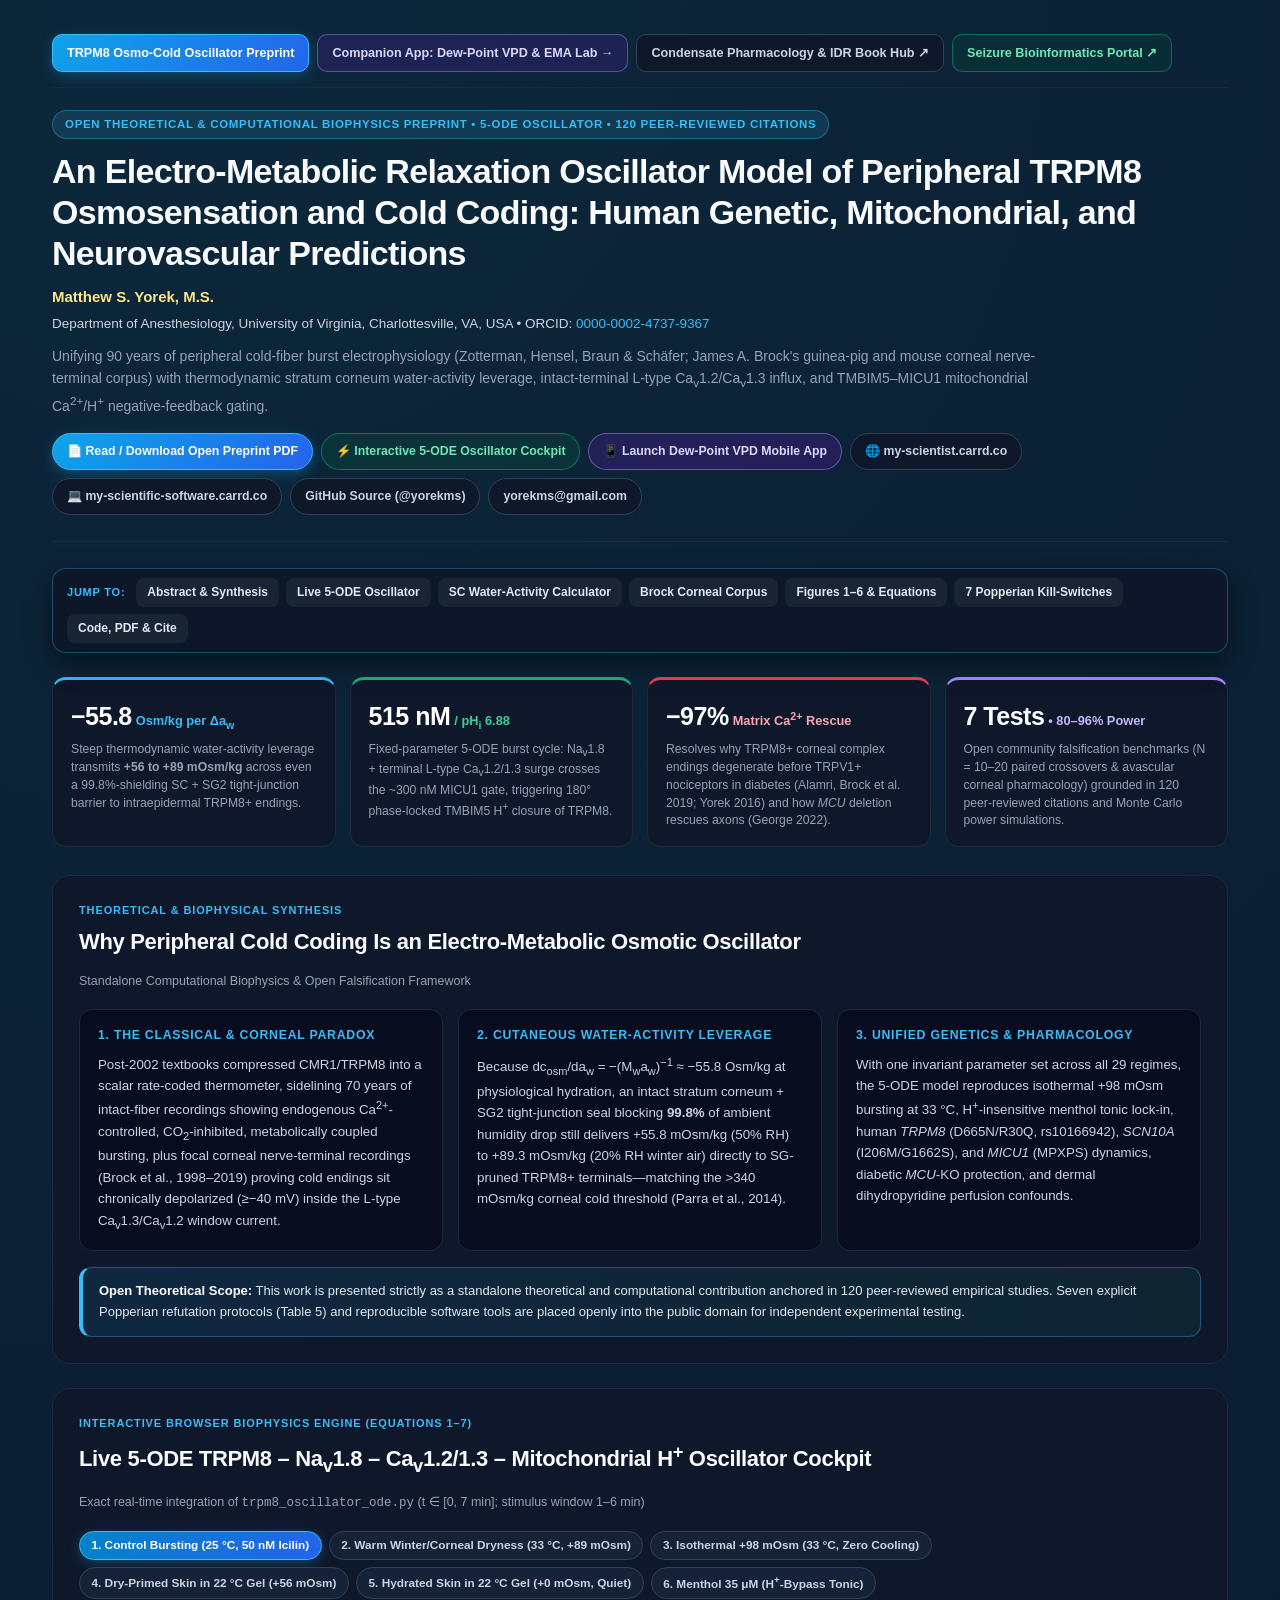
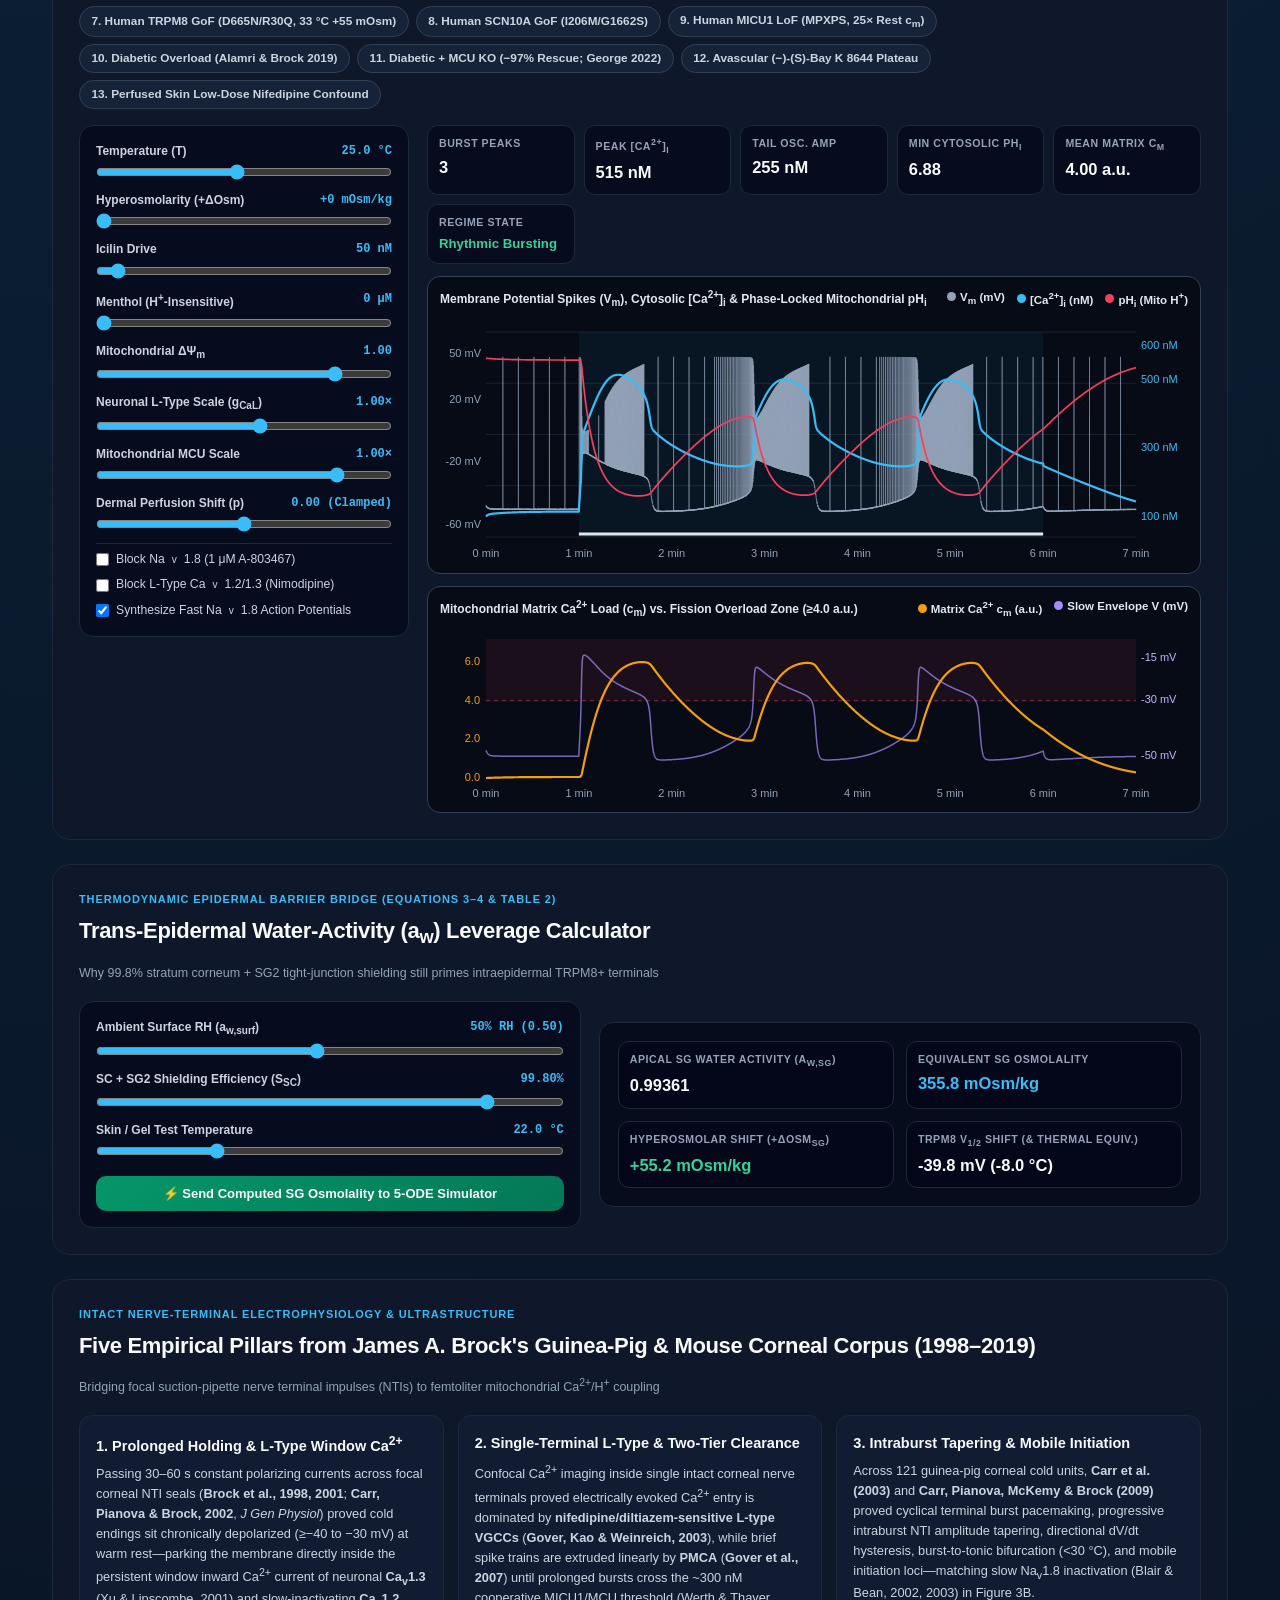
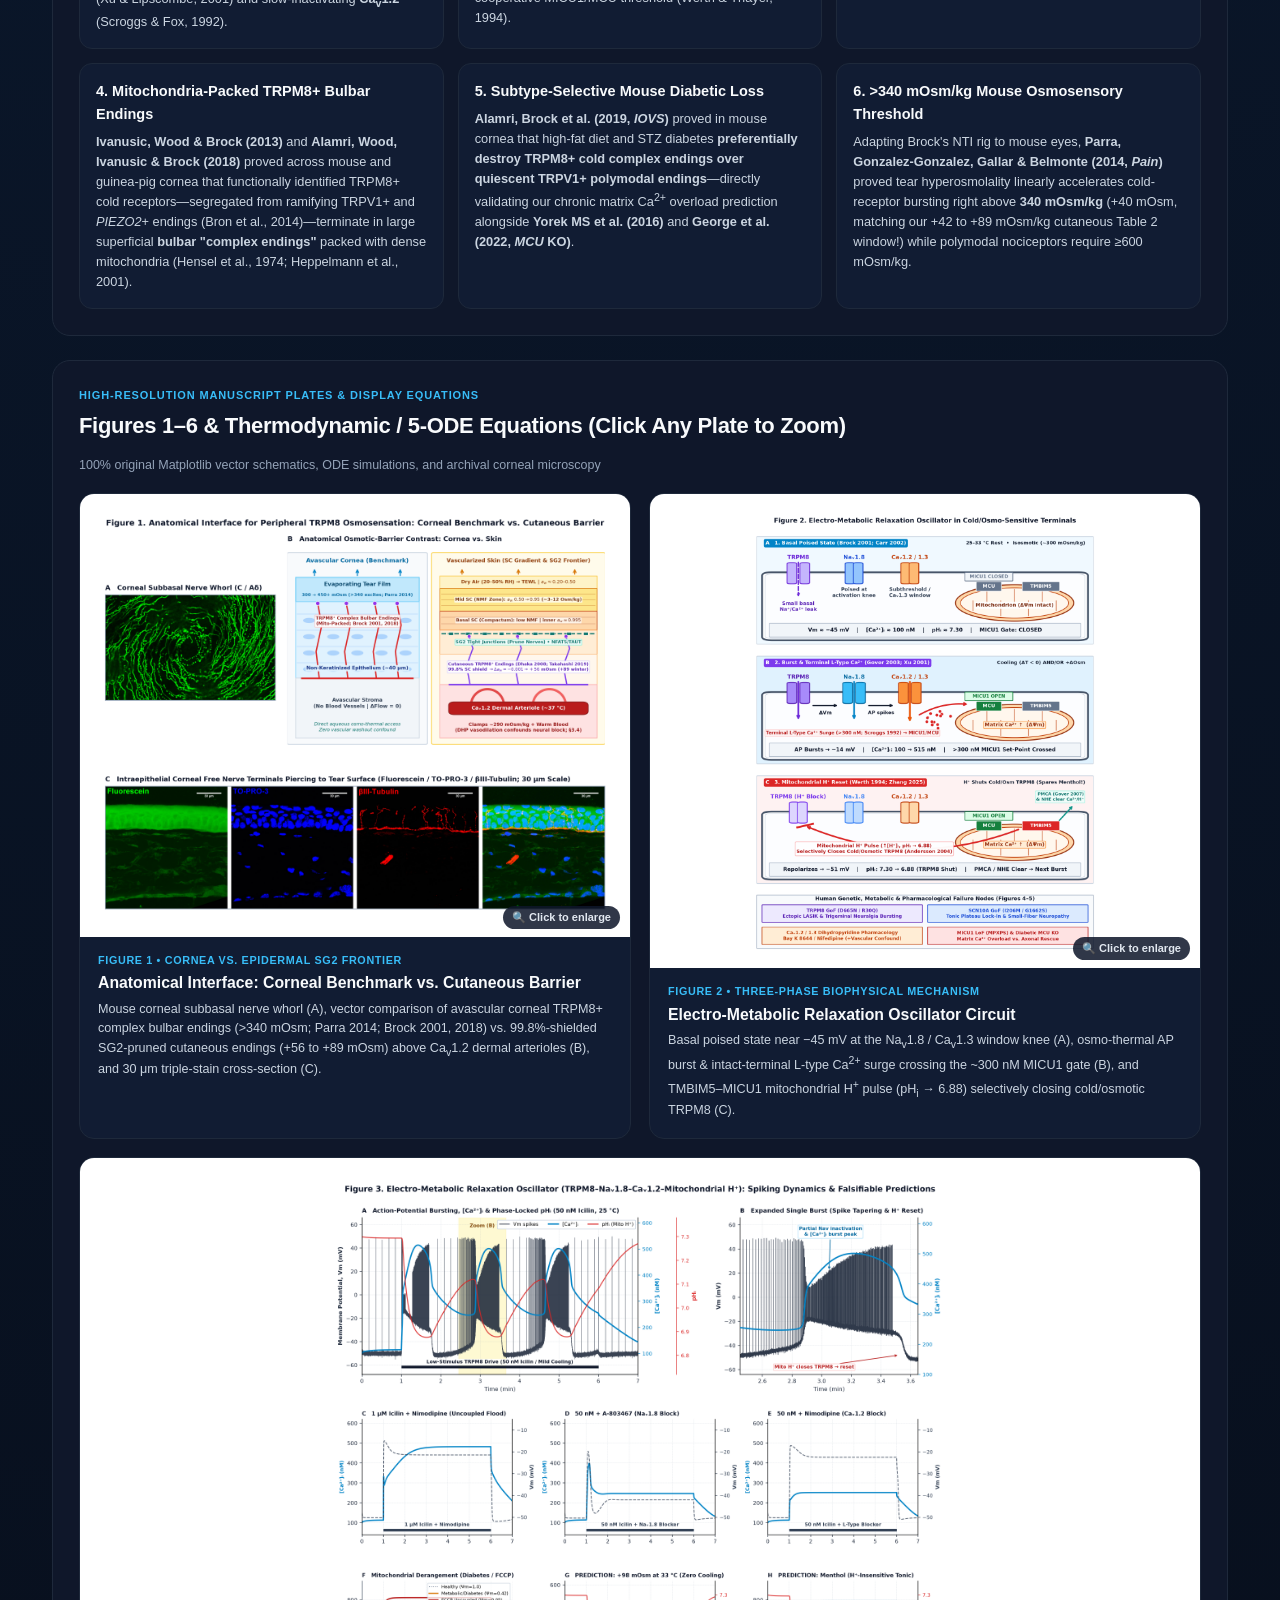
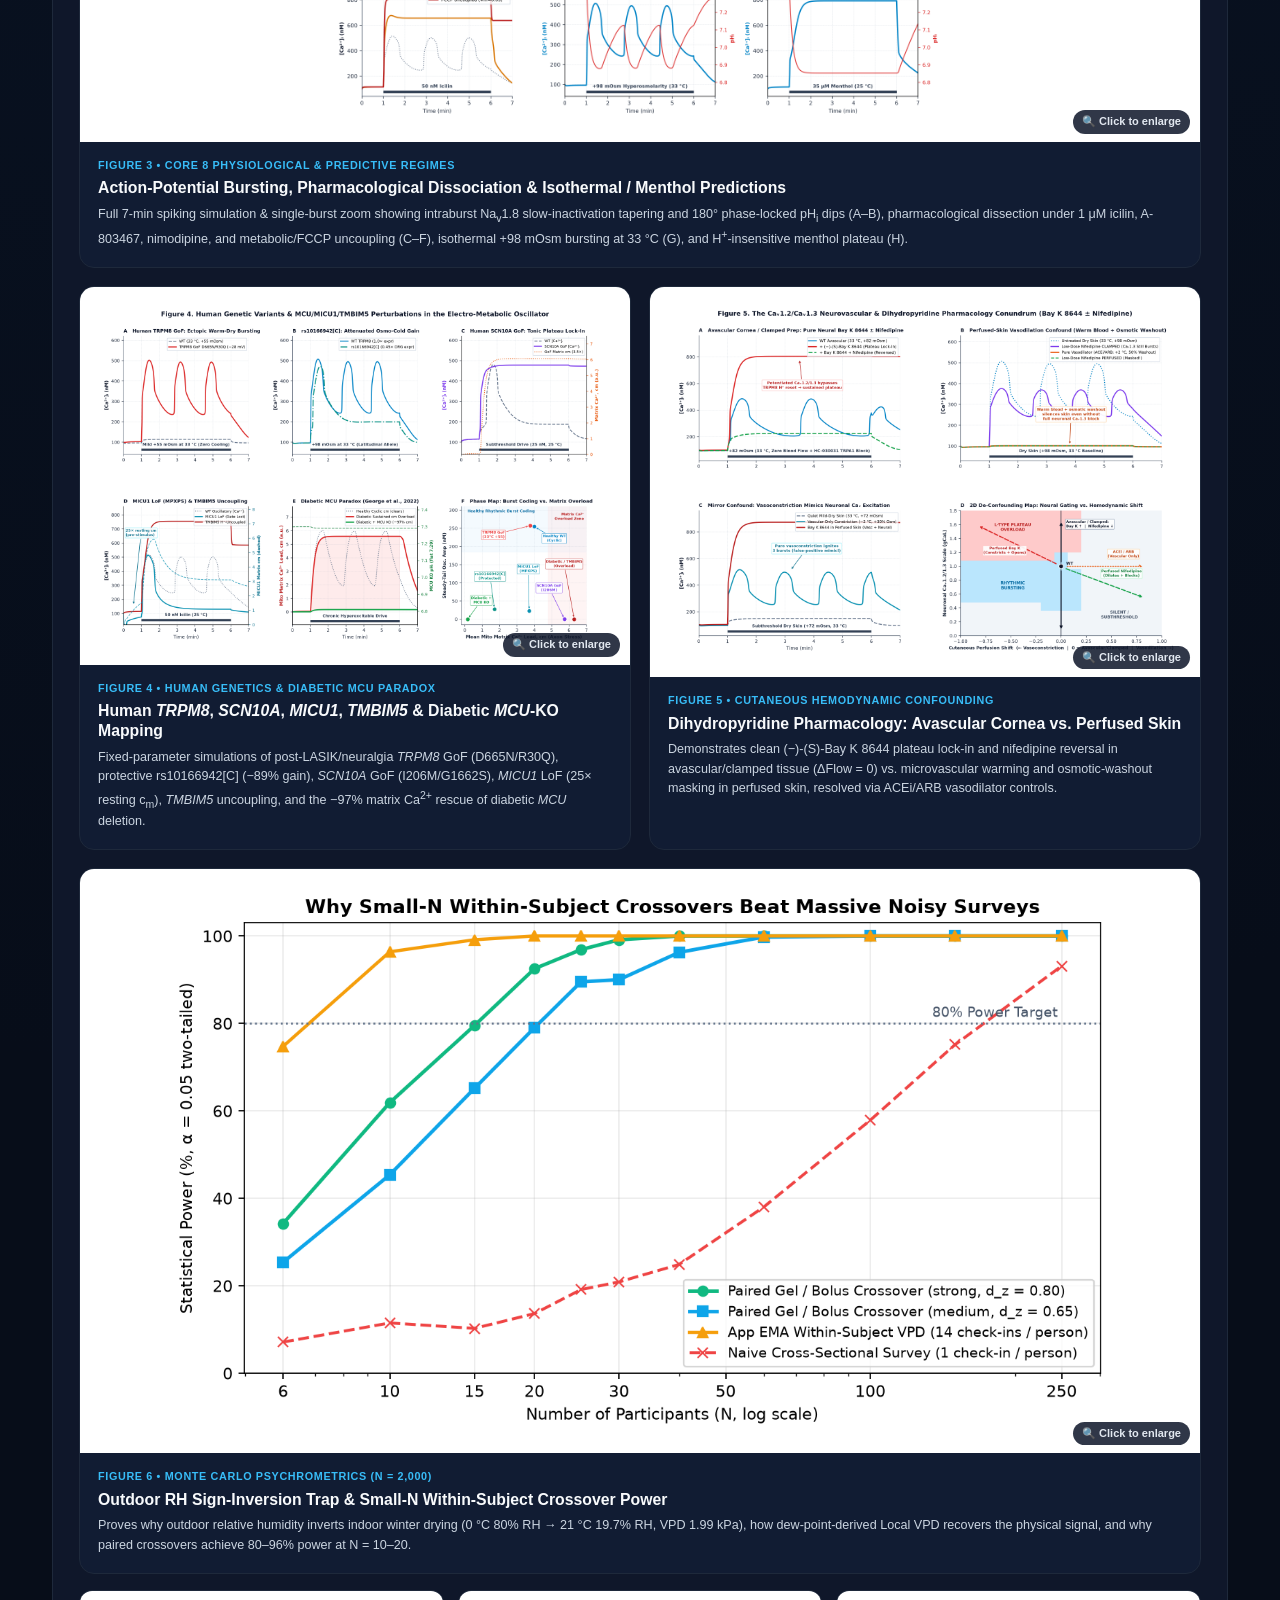
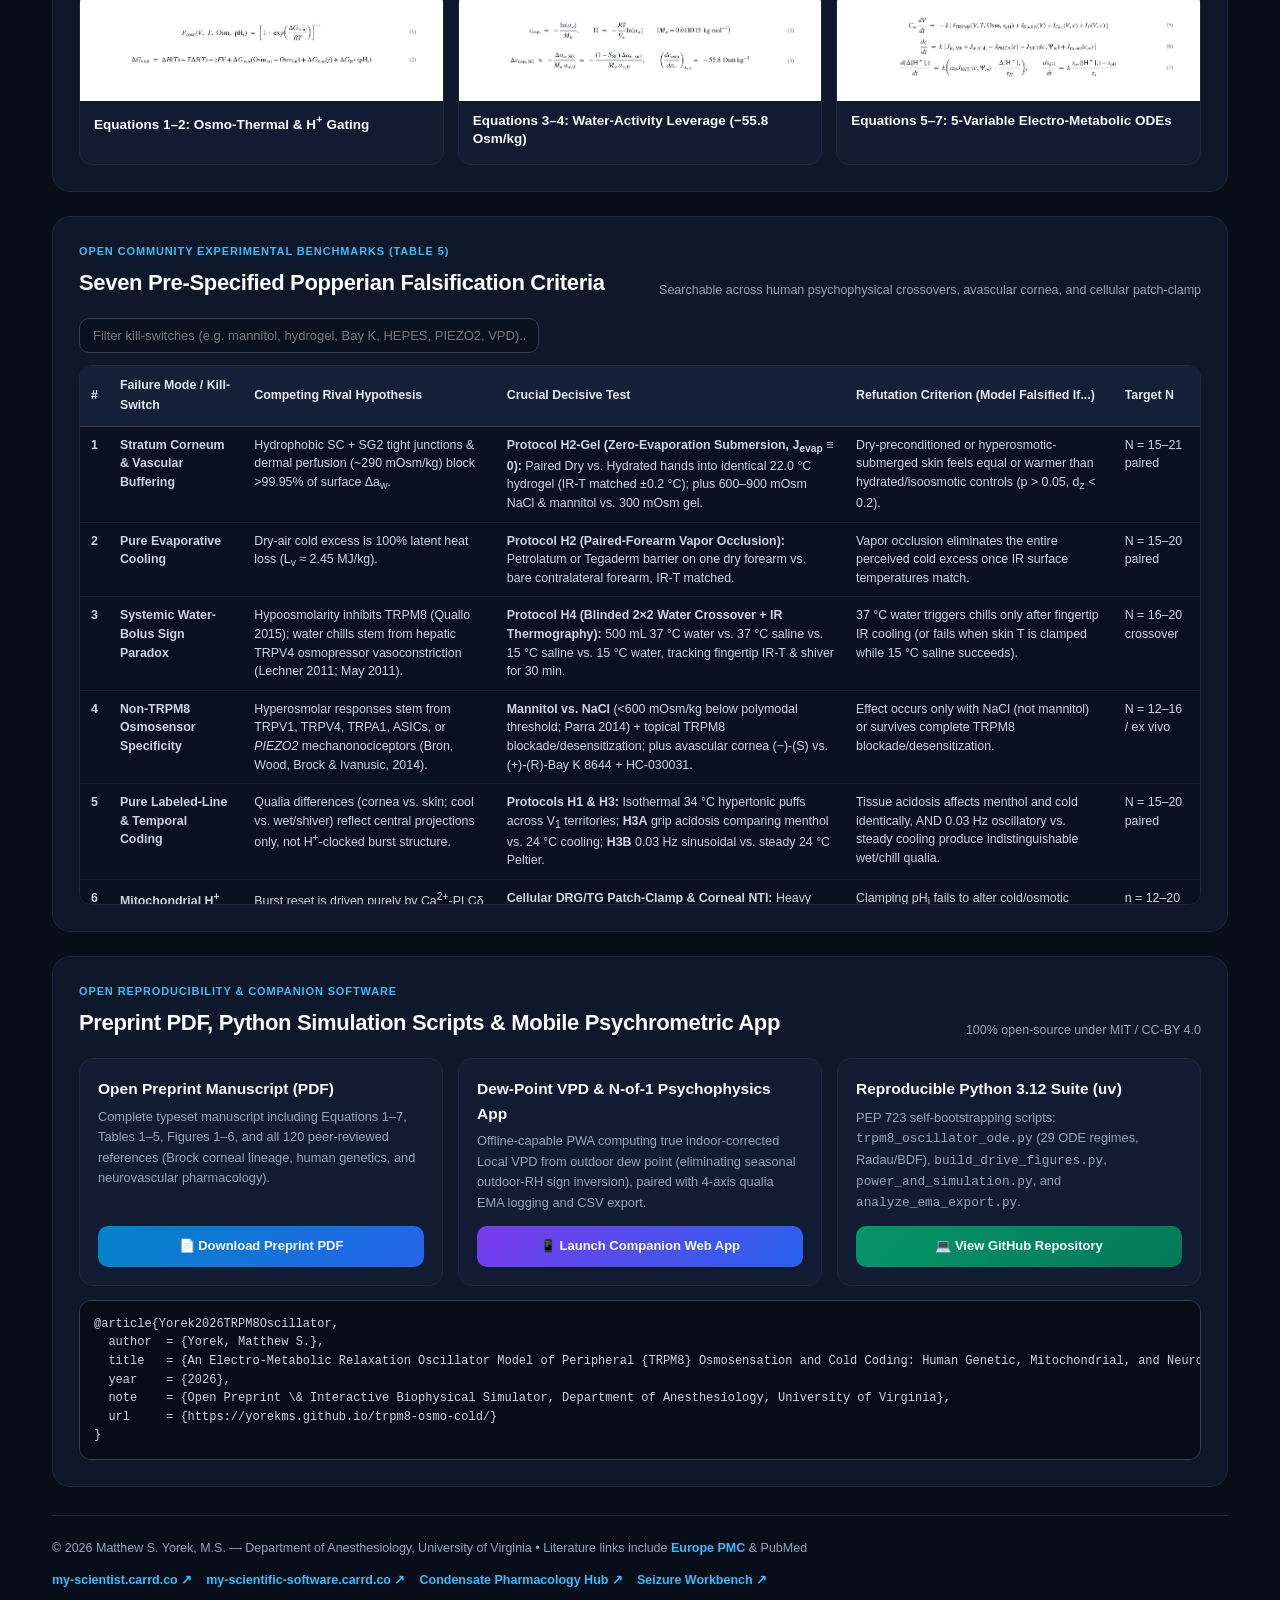
==== index.html @ 0a987783 "Publish TRPM8 Electro-Metabolic Relaxation Oscillator preprint, 5-ODE simulator & VPD app" ====
<!DOCTYPE html>
<html lang="en">
<head>
<meta charset="UTF-8">
<meta name="viewport" content="width=device-width, initial-scale=1.0">
<title>TRPM8 Osmosensation &amp; Cold Coding — Electro-Metabolic Relaxation Oscillator Preprint &amp; Simulator</title>
<meta name="description" content="Open preprint, interactive 5-ODE electro-metabolic relaxation oscillator simulator, trans-epidermal water-activity calculator, and psychrometric falsification suite by Matthew S. Yorek, M.S. (University of Virginia).">
<style>
  :root {
    --bg: #070d19;
    --card: #0f172a;
    --card2: #111c33;
    --border: #1e293b;
    --border-hi: #334155;
    --text: #e2e8f0;
    --muted: #94a3b8;
    --sky: #38bdf8;
    --emerald: #10b981;
    --emerald-hi: #34d399;
    --amber: #f59e0b;
    --rose: #f43f5e;
    --violet: #a78bfa;
  }
  * { box-sizing: border-box; margin: 0; padding: 0; }
  html { scroll-behavior: smooth; }
  body {
    font-family: -apple-system, BlinkMacSystemFont, "Segoe UI", Roboto, Inter, sans-serif;
    background: radial-gradient(circle at 18% 0%, #0c273b 0%, #0a1629 38%, #070d19 72%);
    color: var(--text);
    min-height: 100vh;
    line-height: 1.6;
  }
  .wrap { max-width: 1220px; margin: 0 auto; padding: 34px 22px 76px; }

  .site-tabs { display: flex; flex-wrap: wrap; gap: 8px; margin-bottom: 22px; padding-bottom: 15px; border-bottom: 1px solid var(--border); }
  a.site-tab {
    display: inline-flex; align-items: center; gap: 7px; padding: 8px 14px; border-radius: 10px;
    font-size: 12.6px; font-weight: 700; text-decoration: none; color: #cbd5e1;
    background: #0f172a; border: 1px solid #334155; transition: all .15s ease;
  }
  a.site-tab:hover { border-color: var(--sky); color: #fff; background: #16233d; }
  a.site-tab.active { background: linear-gradient(135deg, #0ea5e9, #2563eb); border-color: var(--sky); color: #fff; box-shadow: 0 4px 14px rgba(14, 165, 233, 0.28); }
  a.site-tab.bio { border-color: rgba(16, 185, 129, 0.45); color: #6ee7b7; background: rgba(6, 78, 59, 0.28); }
  a.site-tab.bio:hover { border-color: var(--emerald); color: #ecfdf5; background: rgba(6, 95, 70, 0.48); }
  a.site-tab.book { border-color: rgba(167, 139, 250, 0.45); color: #ddd6fe; background: rgba(76, 29, 149, 0.28); }
  a.site-tab.book:hover { border-color: var(--violet); color: #fff; background: rgba(91, 33, 182, 0.48); }

  header { border-bottom: 1px solid var(--border); padding-bottom: 26px; margin-bottom: 26px; }
  .eyebrow {
    display: inline-block; padding: 4px 12px; border-radius: 999px;
    font-size: 11.5px; font-weight: 700; letter-spacing: 0.06em; text-transform: uppercase;
    background: rgba(56, 189, 248, 0.14); color: var(--sky);
    border: 1px solid rgba(56, 189, 248, 0.35); margin-bottom: 12px;
  }
  h1 { font-size: clamp(24px, 3.1vw, 34px); color: #f8fafc; letter-spacing: -0.02em; line-height: 1.22; margin-bottom: 10px; }
  .authors { font-size: 15px; color: #fde68a; font-weight: 700; margin-bottom: 4px; }
  .affil { font-size: 13.5px; color: #cbd5e1; margin-bottom: 10px; }
  .sub { font-size: 14px; color: var(--muted); max-width: 1020px; }

  .pill-bar { display: flex; flex-wrap: wrap; gap: 8px; margin-top: 16px; }
  a.nav-pill {
    display: inline-flex; align-items: center; gap: 6px; padding: 7.5px 14px;
    border-radius: 999px; font-size: 12.3px; font-weight: 700; text-decoration: none;
    color: #cbd5e1; background: #0f172a; border: 1px solid #334155; transition: all .16s ease;
  }
  a.nav-pill:hover { border-color: var(--sky); color: #fff; transform: translateY(-1px); background: #16233d; }
  a.nav-pill.featured {
    background: linear-gradient(135deg, #0ea5e9, #2563eb); border-color: var(--sky); color: #fff;
    box-shadow: 0 4px 14px rgba(14, 165, 233, 0.32);
  }
  a.nav-pill.bio { border-color: rgba(16, 185, 129, 0.5); color: #6ee7b7; background: rgba(6, 78, 59, 0.36); }
  a.nav-pill.bio:hover { border-color: var(--emerald); color: #ecfdf5; background: rgba(6, 95, 70, 0.56); }
  a.nav-pill.violet { border-color: rgba(167, 139, 250, 0.52); color: #ddd6fe; background: rgba(76, 29, 149, 0.34); }
  a.nav-pill.violet:hover { border-color: var(--violet); color: #fff; background: rgba(91, 33, 182, 0.55); }

  .jump-bar {
    position: sticky; top: 10px; z-index: 40;
    display: flex; flex-wrap: wrap; align-items: center; gap: 7px;
    padding: 9px 14px; margin-bottom: 24px; border-radius: 14px;
    background: rgba(15, 23, 42, 0.90); border: 1px solid rgba(56, 189, 248, 0.32);
    backdrop-filter: blur(12px); box-shadow: 0 10px 28px rgba(0, 0, 0, 0.45);
  }
  .jump-lbl { font-size: 11px; font-weight: 800; text-transform: uppercase; letter-spacing: 0.07em; color: var(--sky); margin-right: 4px; }
  .jump-bar a {
    font-size: 12px; font-weight: 700; color: #e2e8f0; text-decoration: none;
    padding: 4px 10px; border-radius: 8px; background: rgba(30, 41, 59, 0.72); border: 1px solid transparent; transition: .15s;
  }
  .jump-bar a:hover { border-color: var(--sky); color: #fff; background: rgba(14, 116, 144, 0.42); }

  .kpi-grid { display: grid; grid-template-columns: repeat(auto-fit, minmax(240px, 1fr)); gap: 14px; margin-bottom: 28px; }
  .kpi {
    background: var(--card); border: 1px solid var(--border); border-radius: 14px;
    padding: 16px 18px; border-top-width: 3px;
  }
  .kpi.sk { border-top-color: var(--sky); }
  .kpi.em { border-top-color: var(--emerald); }
  .kpi.ro { border-top-color: var(--rose); }
  .kpi.vi { border-top-color: var(--violet); }
  .kpi-val { font-size: 25px; font-weight: 900; color: #fff; letter-spacing: -0.02em; font-variant-numeric: tabular-nums; }
  .kpi-unit { font-size: 12.8px; font-weight: 700; margin-left: 4px; }
  .kpi.sk .kpi-unit { color: var(--sky); }
  .kpi.em .kpi-unit { color: var(--emerald-hi); }
  .kpi.ro .kpi-unit { color: #fda4af; }
  .kpi.vi .kpi-unit { color: #c4b5fd; }
  .kpi-desc { font-size: 12.2px; color: var(--muted); margin-top: 5px; line-height: 1.46; }

  section.panel {
    background: var(--card); border: 1px solid var(--border); border-radius: 18px;
    padding: 26px; margin-bottom: 24px;
  }
  .sec-eyebrow { font-size: 11px; font-weight: 800; text-transform: uppercase; letter-spacing: 0.08em; color: var(--sky); margin-bottom: 4px; }
  .sec-hdr { display: flex; flex-wrap: wrap; align-items: flex-end; justify-content: space-between; gap: 12px; margin-bottom: 18px; }
  .sec-hdr h2 { font-size: 22px; font-weight: 800; color: #f8fafc; letter-spacing: -0.015em; }
  .sec-note { font-size: 12.5px; color: var(--muted); }

  .abstract-grid { display: grid; grid-template-columns: repeat(auto-fit, minmax(290px, 1fr)); gap: 15px; margin-bottom: 16px; }
  .abs-box { background: rgba(2, 6, 23, 0.55); border: 1px solid var(--border); border-radius: 13px; padding: 16px 18px; }
  .abs-box h3 { font-size: 12.3px; font-weight: 800; text-transform: uppercase; letter-spacing: 0.06em; color: var(--sky); margin-bottom: 8px; }
  .abs-box p { font-size: 13.3px; color: #cbd5e1; line-height: 1.62; }

  .callout {
    background: linear-gradient(90deg, rgba(14, 165, 233, 0.12), rgba(16, 185, 129, 0.09));
    border: 1px solid rgba(56, 189, 248, 0.34); border-left: 4px solid var(--sky);
    border-radius: 12px; padding: 13px 16px; font-size: 13px; color: #e2e8f0;
  }
  .callout strong { color: #fff; }

  /* Simulator Cockpit */
  .preset-bar { display: flex; flex-wrap: wrap; gap: 7px; margin-bottom: 16px; }
  .preset-btn {
    padding: 6.5px 11.5px; border-radius: 999px; font-size: 11.8px; font-weight: 700;
    background: #162238; color: #cbd5e1; border: 1px solid #334155; cursor: pointer; font-family: inherit; transition: .15s;
  }
  .preset-btn:hover { border-color: var(--sky); color: #fff; }
  .preset-btn.active { background: linear-gradient(135deg, #0284c7, #2563eb); color: #fff; border-color: var(--sky); box-shadow: 0 3px 12px rgba(14, 165, 233, 0.32); }

  .sim-layout { display: grid; grid-template-columns: 330px 1fr; gap: 18px; align-items: start; }
  @media (max-width: 960px) { .sim-layout { grid-template-columns: 1fr; } }
  .sim-controls {
    background: rgba(2, 6, 23, 0.62); border: 1px solid var(--border); border-radius: 14px; padding: 16px;
    display: flex; flex-direction: column; gap: 11px;
  }
  .ctrl-row { display: flex; flex-direction: column; gap: 3px; }
  .ctrl-lbl { display: flex; justify-content: space-between; font-size: 12px; font-weight: 700; color: #cbd5e1; }
  .ctrl-val { color: var(--sky); font-variant-numeric: tabular-nums; font-family: ui-monospace, SFMono-Regular, Menlo, monospace; }
  input[type="range"] { width: 100%; accent-color: #38bdf8; cursor: pointer; }
  .chk-grid { display: flex; flex-direction: column; gap: 6px; padding-top: 6px; border-top: 1px solid var(--border); font-size: 12.2px; color: #cbd5e1; }
  .chk-grid label { display: flex; align-items: center; gap: 7px; cursor: pointer; }

  .sim-plots { display: flex; flex-direction: column; gap: 12px; }
  .sim-stats { display: grid; grid-template-columns: repeat(auto-fit, minmax(128px, 1fr)); gap: 9px; }
  .s-tile {
    background: rgba(2, 6, 23, 0.62); border: 1px solid var(--border); border-radius: 11px; padding: 9px 11px;
  }
  .s-tile .k { font-size: 10.6px; font-weight: 800; text-transform: uppercase; letter-spacing: 0.05em; color: var(--muted); }
  .s-tile .v { font-size: 16.5px; font-weight: 900; color: #f8fafc; font-variant-numeric: tabular-nums; margin-top: 2px; }
  .canvas-box {
    background: #060b16; border: 1px solid var(--border-hi); border-radius: 13px; padding: 10px 12px;
  }
  .canvas-hdr { display: flex; flex-wrap: wrap; justify-content: space-between; align-items: center; gap: 8px; margin-bottom: 6px; font-size: 12px; font-weight: 700; color: #e2e8f0; }
  .legend-dots { display: flex; flex-wrap: wrap; gap: 12px; font-size: 11.5px; }
  .dot { display: inline-block; width: 9px; height: 9px; border-radius: 50%; margin-right: 4px; }
  canvas.osc-cv { width: 100%; height: 245px; display: block; }
  canvas.osc-cv.sm { height: 175px; }

  /* Water-Activity Calculator */
  .aw-grid { display: grid; grid-template-columns: 1fr 1.2fr; gap: 18px; align-items: center; }
  @media (max-width: 820px) { .aw-grid { grid-template-columns: 1fr; } }
  .aw-readout {
    background: rgba(2, 6, 23, 0.6); border: 1px solid var(--border); border-radius: 14px; padding: 18px;
    display: grid; grid-template-columns: repeat(2, 1fr); gap: 12px;
  }

  /* Brock 5-anchor cards */
  .methods-grid { display: grid; grid-template-columns: repeat(auto-fit, minmax(295px, 1fr)); gap: 14px; margin-top: 14px; }
  .m-card { background: var(--card2); border: 1px solid var(--border); border-radius: 13px; padding: 16px; }
  .m-card h3 { font-size: 14.5px; color: #f8fafc; margin-bottom: 6px; }
  .m-card p { font-size: 12.8px; color: #cbd5e1; line-height: 1.56; }

  /* Figures Gallery */
  .fig-grid { display: grid; grid-template-columns: repeat(auto-fit, minmax(460px, 1fr)); gap: 18px; }
  @media (max-width: 560px) { .fig-grid { grid-template-columns: 1fr; } }
  .fig-card {
    background: var(--card2); border: 1px solid var(--border); border-radius: 15px;
    overflow: hidden; display: flex; flex-direction: column; transition: .18s;
  }
  .fig-card:hover { border-color: var(--sky); transform: translateY(-2px); box-shadow: 0 14px 32px rgba(0,0,0,0.45); }
  .fig-card.wide { grid-column: 1 / -1; }
  .fig-img-wrap {
    background: #ffffff; padding: 12px; cursor: zoom-in; position: relative;
    display: flex; align-items: center; justify-content: center; min-height: 230px;
  }
  .fig-img-wrap img { max-width: 100%; max-height: 450px; object-fit: contain; display: block; }
  .fig-card.wide .fig-img-wrap img { max-height: 560px; }
  .zoom-hint {
    position: absolute; bottom: 8px; right: 10px;
    background: rgba(15, 23, 42, 0.86); color: #e2e8f0;
    padding: 3px 9px; border-radius: 999px; font-size: 11px; font-weight: 700;
  }
  .fig-body { padding: 15px 18px 18px; flex: 1; }
  .fig-tag { font-size: 10.8px; font-weight: 800; text-transform: uppercase; letter-spacing: 0.06em; color: var(--sky); margin-bottom: 4px; }
  .fig-body h3 { font-size: 15.8px; color: #f8fafc; margin-bottom: 6px; line-height: 1.3; }
  .fig-body p { font-size: 12.6px; color: #cbd5e1; line-height: 1.55; }

  .eq-grid { display: grid; grid-template-columns: repeat(auto-fit, minmax(320px, 1fr)); gap: 14px; margin-top: 16px; }
  .eq-card { background: var(--card2); border: 1px solid var(--border); border-radius: 13px; overflow: hidden; }
  .eq-card .fig-img-wrap { min-height: 110px; padding: 10px; }
  .eq-card .fig-img-wrap img { max-height: 140px; }
  .eq-card .fig-body { padding: 11px 14px; }
  .eq-card .fig-body h3 { font-size: 13.5px; }

  /* Tables & Reference Search */
  .tbl-toolbar { display: flex; flex-wrap: wrap; align-items: center; justify-content: space-between; gap: 10px; margin-bottom: 12px; }
  .search-input {
    flex: 1; min-width: 240px; max-width: 460px; padding: 9px 13px; border-radius: 10px;
    background: #091020; border: 1px solid var(--border-hi); color: #f8fafc; font-size: 13px; font-family: inherit;
  }
  .search-input:focus { outline: none; border-color: var(--sky); }
  .tbl-scroll { overflow-x: auto; border: 1px solid var(--border); border-radius: 12px; background: #091020; max-height: 540px; overflow-y: auto; }
  table.data-tbl { width: 100%; border-collapse: collapse; font-size: 12.4px; }
  table.data-tbl thead th {
    position: sticky; top: 0; z-index: 2; background: #132038; color: #e2e8f0;
    padding: 10px 11px; text-align: left; font-weight: 800; border-bottom: 1px solid var(--border-hi);
  }
  table.data-tbl tbody td { padding: 9px 11px; border-bottom: 1px solid rgba(30, 41, 59, 0.72); color: #cbd5e1; vertical-align: top; line-height: 1.5; }
  table.data-tbl tbody tr:hover { background: rgba(56, 189, 248, 0.08); }
  table.data-tbl a { color: var(--sky); text-decoration: none; font-weight: 600; }
  table.data-tbl a:hover { text-decoration: underline; }

  .dl-grid { display: grid; grid-template-columns: repeat(auto-fit, minmax(270px, 1fr)); gap: 15px; }
  .dl-card {
    background: var(--card2); border: 1px solid var(--border); border-radius: 14px; padding: 18px;
    display: flex; flex-direction: column; justify-content: space-between; gap: 12px;
  }
  .dl-card h3 { font-size: 15.5px; color: #f8fafc; margin-bottom: 5px; }
  .dl-card p { font-size: 12.8px; color: var(--muted); }
  a.btn, button.btn {
    display: inline-flex; align-items: center; justify-content: center; gap: 7px;
    padding: 10px 14px; border-radius: 10px; text-decoration: none; font-size: 13px; font-weight: 700;
    border: 1px solid #334155; background: #1e293b; color: #f8fafc; transition: .15s; text-align: center; cursor: pointer; font-family: inherit;
  }
  a.btn:hover, button.btn:hover { filter: brightness(1.12); transform: translateY(-1px); }
  a.btn.sky, button.btn.sky { background: linear-gradient(135deg, #0284c7, #2563eb); border: none; }
  a.btn.emerald, button.btn.emerald { background: linear-gradient(135deg, #059669, #047857); border: none; }
  a.btn.violet { background: linear-gradient(135deg, #7c3aed, #2563eb); border: none; }

  pre.cite-box {
    background: #060b16; border: 1px solid var(--border-hi); border-radius: 12px; padding: 14px;
    font-family: ui-monospace, SFMono-Regular, Menlo, monospace; font-size: 12px; color: #cbd5e1;
    overflow-x: auto; margin-top: 14px; line-height: 1.55;
  }

  .lightbox {
    display: none; position: fixed; inset: 0; z-index: 9999;
    background: rgba(2, 6, 23, 0.94); backdrop-filter: blur(8px);
    align-items: center; justify-content: center; flex-direction: column; padding: 24px;
  }
  .lightbox.open { display: flex; }
  .lightbox img { max-width: 95vw; max-height: 84vh; background: #fff; padding: 10px; border-radius: 10px; object-fit: contain; }
  .lightbox-cap { color: #e2e8f0; font-size: 13.5px; margin-top: 12px; max-width: 920px; text-align: center; }
  .lightbox-close {
    position: absolute; top: 18px; right: 24px; background: #1e293b; color: #fff;
    border: 1px solid #475569; border-radius: 999px; padding: 6px 14px; font-size: 13px; font-weight: 700; cursor: pointer;
  }

  footer {
    border-top: 1px solid var(--border); padding-top: 22px; margin-top: 28px;
    font-size: 12.5px; color: var(--muted); display: flex; justify-content: space-between; flex-wrap: wrap; gap: 12px;
  }
  footer a { color: var(--sky); text-decoration: none; font-weight: 600; }
</style>
</head>
<body>
<div class="wrap">
  <nav class="site-tabs" aria-label="Research Network">
    <a class="site-tab active" href="./">TRPM8 Osmo-Cold Oscillator Preprint</a>
    <a class="site-tab book" href="app/index.html">Companion App: Dew-Point VPD &amp; EMA Lab &rarr;</a>
    <a class="site-tab" href="https://yorekms.github.io/condensate-pharmacology/" target="_blank" rel="noopener">Condensate Pharmacology &amp; IDR Book Hub &nearr;</a>
    <a class="site-tab bio" href="https://yorekms.github.io/seizure-transcriptomics-workbench/" target="_blank" rel="noopener">Seizure Bioinformatics Portal &nearr;</a>
  </nav>

  <header id="top">
    <div class="eyebrow">Open Theoretical &amp; Computational Biophysics Preprint • 5-ODE Oscillator • 120 Peer-Reviewed Citations</div>
    <h1>An Electro-Metabolic Relaxation Oscillator Model of Peripheral TRPM8 Osmosensation and Cold Coding: Human Genetic, Mitochondrial, and Neurovascular Predictions</h1>
    <div class="authors">Matthew S. Yorek, M.S.</div>
    <div class="affil">Department of Anesthesiology, University of Virginia, Charlottesville, VA, USA &bull; ORCID: <a href="https://orcid.org/0000-0002-4737-9367" target="_blank" rel="noopener" style="color:var(--sky);text-decoration:none;">0000-0002-4737-9367</a></div>
    <p class="sub">Unifying 90 years of peripheral cold-fiber burst electrophysiology (Zotterman, Hensel, Braun &amp; Schäfer; James A. Brock's guinea-pig and mouse corneal nerve-terminal corpus) with thermodynamic stratum corneum water-activity leverage, intact-terminal L-type Ca<sub>v</sub>1.2/Ca<sub>v</sub>1.3 influx, and TMBIM5–MICU1 mitochondrial Ca<sup>2+</sup>/H<sup>+</sup> negative-feedback gating.</p>

    <div class="pill-bar">
      <a class="nav-pill featured" href="assets/TRPM8_Electro_Metabolic_Oscillator_Preprint_Yorek.pdf" target="_blank">&#x1F4C4; Read / Download Open Preprint PDF</a>
      <a class="nav-pill bio" href="#simulator">&#x26A1; Interactive 5-ODE Oscillator Cockpit</a>
      <a class="nav-pill violet" href="app/index.html">&#x1F4F1; Launch Dew-Point VPD Mobile App</a>
      <a class="nav-pill" href="https://my-scientist.carrd.co" target="_blank" rel="noopener">&#x1F310; my-scientist.carrd.co</a>
      <a class="nav-pill" href="https://my-scientific-software.carrd.co" target="_blank" rel="noopener">&#x1F4BB; my-scientific-software.carrd.co</a>
      <a class="nav-pill" href="https://github.com/yorekms/trpm8-osmo-cold" target="_blank" rel="noopener">GitHub Source (@yorekms)</a>
      <a class="nav-pill" href="mailto:yorekms@gmail.com">yorekms@gmail.com</a>
    </div>
  </header>

  <nav class="jump-bar" aria-label="Section navigation">
    <span class="jump-lbl">Jump To:</span>
    <a href="#overview">Abstract &amp; Synthesis</a>
    <a href="#simulator">Live 5-ODE Oscillator</a>
    <a href="#leverage">SC Water-Activity Calculator</a>
    <a href="#brock">Brock Corneal Corpus</a>
    <a href="#figures">Figures 1–6 &amp; Equations</a>
    <a href="#falsifications">7 Popperian Kill-Switches</a>
    <a href="#downloads">Code, PDF &amp; Cite</a>
  </nav>

  <div class="kpi-grid">
    <div class="kpi sk">
      <div><span class="kpi-val">&minus;55.8</span><span class="kpi-unit">Osm/kg per &Delta;a<sub>w</sub></span></div>
      <div class="kpi-desc">Steep thermodynamic water-activity leverage transmits <strong>+56 to +89 mOsm/kg</strong> across even a 99.8%-shielding SC + SG2 tight-junction barrier to intraepidermal TRPM8+ endings.</div>
    </div>
    <div class="kpi em">
      <div><span class="kpi-val">515 nM</span><span class="kpi-unit">/ pH<sub>i</sub> 6.88</span></div>
      <div class="kpi-desc">Fixed-parameter 5-ODE burst cycle: Na<sub>v</sub>1.8 + terminal L-type Ca<sub>v</sub>1.2/1.3 surge crosses the ~300 nM MICU1 gate, triggering 180&deg; phase-locked TMBIM5 H<sup>+</sup> closure of TRPM8.</div>
    </div>
    <div class="kpi ro">
      <div><span class="kpi-val">&minus;97%</span><span class="kpi-unit">Matrix Ca<sup>2+</sup> Rescue</span></div>
      <div class="kpi-desc">Resolves why TRPM8+ corneal complex endings degenerate before TRPV1+ nociceptors in diabetes (Alamri, Brock et al. 2019; Yorek 2016) and how <em>MCU</em> deletion rescues axons (George 2022).</div>
    </div>
    <div class="kpi vi">
      <div><span class="kpi-val">7 Tests</span><span class="kpi-unit">&bull; 80–96% Power</span></div>
      <div class="kpi-desc">Open community falsification benchmarks (N = 10–20 paired crossovers &amp; avascular corneal pharmacology) grounded in 120 peer-reviewed citations and Monte Carlo power simulations.</div>
    </div>
  </div>

  <!-- ABSTRACT & OVERVIEW -->
  <section class="panel" id="overview">
    <div class="sec-eyebrow">Theoretical &amp; Biophysical Synthesis</div>
    <div class="sec-hdr">
      <h2>Why Peripheral Cold Coding Is an Electro-Metabolic Osmotic Oscillator</h2>
      <span class="sec-note">Standalone Computational Biophysics &amp; Open Falsification Framework</span>
    </div>
    <div class="abstract-grid">
      <div class="abs-box">
        <h3>1. The Classical &amp; Corneal Paradox</h3>
        <p>Post-2002 textbooks compressed CMR1/TRPM8 into a scalar rate-coded thermometer, sidelining 70 years of intact-fiber recordings showing endogenous Ca<sup>2+</sup>-controlled, CO<sub>2</sub>-inhibited, metabolically coupled bursting, plus focal corneal nerve-terminal recordings (Brock et al., 1998–2019) proving cold endings sit chronically depolarized (&ge;&minus;40 mV) inside the L-type Ca<sub>v</sub>1.3/Ca<sub>v</sub>1.2 window current.</p>
      </div>
      <div class="abs-box">
        <h3>2. Cutaneous Water-Activity Leverage</h3>
        <p>Because dc<sub>osm</sub>/da<sub>w</sub> = &minus;(M<sub>w</sub>a<sub>w</sub>)<sup>&minus;1</sup> &approx; &minus;55.8 Osm/kg at physiological hydration, an intact stratum corneum + SG2 tight-junction seal blocking <strong>99.8%</strong> of ambient humidity drop still delivers +55.8 mOsm/kg (50% RH) to +89.3 mOsm/kg (20% RH winter air) directly to SG-pruned TRPM8+ terminals—matching the &gt;340 mOsm/kg corneal cold threshold (Parra et al., 2014).</p>
      </div>
      <div class="abs-box">
        <h3>3. Unified Genetics &amp; Pharmacology</h3>
        <p>With one invariant parameter set across all 29 regimes, the 5-ODE model reproduces isothermal +98 mOsm bursting at 33 &deg;C, H<sup>+</sup>-insensitive menthol tonic lock-in, human <em>TRPM8</em> (D665N/R30Q, rs10166942), <em>SCN10A</em> (I206M/G1662S), and <em>MICU1</em> (MPXPS) dynamics, diabetic <em>MCU</em>-KO protection, and dermal dihydropyridine perfusion confounds.</p>
      </div>
    </div>
    <div class="callout">
      <strong>Open Theoretical Scope:</strong> This work is presented strictly as a standalone theoretical and computational contribution anchored in 120 peer-reviewed empirical studies. Seven explicit Popperian refutation protocols (Table 5) and reproducible software tools are placed openly into the public domain for independent experimental testing.
    </div>
  </section>

  <!-- INTERACTIVE 5-ODE OSCILLATOR SIMULATOR -->
  <section class="panel" id="simulator">
    <div class="sec-eyebrow">Interactive Browser Biophysics Engine (Equations 1–7)</div>
    <div class="sec-hdr">
      <h2>Live 5-ODE TRPM8 – Na<sub>v</sub>1.8 – Ca<sub>v</sub>1.2/1.3 – Mitochondrial H<sup>+</sup> Oscillator Cockpit</h2>
      <span class="sec-note">Exact real-time integration of <code>trpm8_oscillator_ode.py</code> (t &isin; [0, 7 min]; stimulus window 1–6 min)</span>
    </div>

    <div class="preset-bar" id="preset-bar">
      <button type="button" class="preset-btn active" data-preset="ctrl">1. Control Bursting (25 &deg;C, 50 nM Icilin)</button>
      <button type="button" class="preset-btn" data-preset="brock_dry">2. Warm Winter/Corneal Dryness (33 &deg;C, +89 mOsm)</button>
      <button type="button" class="preset-btn" data-preset="isothermal98">3. Isothermal +98 mOsm (33 &deg;C, Zero Cooling)</button>
      <button type="button" class="preset-btn" data-preset="skin_dry22">4. Dry-Primed Skin in 22 &deg;C Gel (+56 mOsm)</button>
      <button type="button" class="preset-btn" data-preset="skin_hyd22">5. Hydrated Skin in 22 &deg;C Gel (+0 mOsm, Quiet)</button>
      <button type="button" class="preset-btn" data-preset="menthol">6. Menthol 35 &mu;M (H<sup>+</sup>-Bypass Tonic)</button>
      <button type="button" class="preset-btn" data-preset="trpm8_gof">7. Human TRPM8 GoF (D665N/R30Q, 33 &deg;C +55 mOsm)</button>
      <button type="button" class="preset-btn" data-preset="scn10a_gof">8. Human SCN10A GoF (I206M/G1662S)</button>
      <button type="button" class="preset-btn" data-preset="micu1_lof">9. Human MICU1 LoF (MPXPS, 25&times; Rest c<sub>m</sub>)</button>
      <button type="button" class="preset-btn" data-preset="diabetic">10. Diabetic Overload (Alamri &amp; Brock 2019)</button>
      <button type="button" class="preset-btn" data-preset="diabetic_mcuko">11. Diabetic + MCU KO (&minus;97% Rescue; George 2022)</button>
      <button type="button" class="preset-btn" data-preset="bayk">12. Avascular (&minus;)-(S)-Bay K 8644 Plateau</button>
      <button type="button" class="preset-btn" data-preset="perf_nif">13. Perfused Skin Low-Dose Nifedipine Confound</button>
    </div>

    <div class="sim-layout">
      <div class="sim-controls">
        <div class="ctrl-row">
          <div class="ctrl-lbl"><span>Temperature (T)</span><span class="ctrl-val" id="lbl-temp">25.0 &deg;C</span></div>
          <input type="range" id="sl-temp" min="15" max="36" step="0.5" value="25">
        </div>
        <div class="ctrl-row">
          <div class="ctrl-lbl"><span>Hyperosmolarity (+&Delta;Osm)</span><span class="ctrl-val" id="lbl-osm">+0 mOsm/kg</span></div>
          <input type="range" id="sl-osm" min="0" max="150" step="1" value="0">
        </div>
        <div class="ctrl-row">
          <div class="ctrl-lbl"><span>Icilin Drive</span><span class="ctrl-val" id="lbl-icilin">50 nM</span></div>
          <input type="range" id="sl-icilin" min="0" max="1000" step="5" value="50">
        </div>
        <div class="ctrl-row">
          <div class="ctrl-lbl"><span>Menthol (H<sup>+</sup>-Insensitive)</span><span class="ctrl-val" id="lbl-menthol">0 &mu;M</span></div>
          <input type="range" id="sl-menthol" min="0" max="80" step="1" value="0">
        </div>
        <div class="ctrl-row">
          <div class="ctrl-lbl"><span>Mitochondrial &Delta;&Psi;<sub>m</sub></span><span class="ctrl-val" id="lbl-psi">1.00</span></div>
          <input type="range" id="sl-psi" min="0.05" max="1.20" step="0.01" value="1.00">
        </div>
        <div class="ctrl-row">
          <div class="ctrl-lbl"><span>Neuronal L-Type Scale (g<sub>CaL</sub>)</span><span class="ctrl-val" id="lbl-cal">1.00&times;</span></div>
          <input type="range" id="sl-cal" min="0.00" max="1.80" step="0.05" value="1.00">
        </div>
        <div class="ctrl-row">
          <div class="ctrl-lbl"><span>Mitochondrial MCU Scale</span><span class="ctrl-val" id="lbl-mcu">1.00&times;</span></div>
          <input type="range" id="sl-mcu" min="0.00" max="1.20" step="0.01" value="1.00">
        </div>
        <div class="ctrl-row">
          <div class="ctrl-lbl"><span>Dermal Perfusion Shift (p)</span><span class="ctrl-val" id="lbl-perf">0.00 (Clamped)</span></div>
          <input type="range" id="sl-perf" min="-1.00" max="1.00" step="0.05" value="0.00">
        </div>
        <div class="chk-grid">
          <label><input type="checkbox" id="chk-nav"> Block Na<sub>v</sub>1.8 (1 &mu;M A-803467)</label>
          <label><input type="checkbox" id="chk-cal"> Block L-Type Ca<sub>v</sub>1.2/1.3 (Nimodipine)</label>
          <label><input type="checkbox" id="chk-spikes" checked> Synthesize Fast Na<sub>v</sub>1.8 Action Potentials</label>
        </div>
      </div>

      <div class="sim-plots">
        <div class="sim-stats">
          <div class="s-tile"><div class="k">Burst Peaks</div><div class="v" id="st-peaks">3</div></div>
          <div class="s-tile"><div class="k">Peak [Ca<sup>2+</sup>]<sub>i</sub></div><div class="v" id="st-camax">515 nM</div></div>
          <div class="s-tile"><div class="k">Tail Osc. Amp</div><div class="v" id="st-tail">255 nM</div></div>
          <div class="s-tile"><div class="k">Min Cytosolic pH<sub>i</sub></div><div class="v" id="st-ph">6.88</div></div>
          <div class="s-tile"><div class="k">Mean Matrix c<sub>m</sub></div><div class="v" id="st-cm">3.65 a.u.</div></div>
          <div class="s-tile"><div class="k">Regime State</div><div class="v" id="st-regime" style="font-size:13.2px;color:#38bdf8;">Rhythmic Bursting</div></div>
        </div>

        <div class="canvas-box">
          <div class="canvas-hdr">
            <span>Membrane Potential Spikes (V<sub>m</sub>), Cytosolic [Ca<sup>2+</sup>]<sub>i</sub> &amp; Phase-Locked Mitochondrial pH<sub>i</sub></span>
            <div class="legend-dots">
              <span><i class="dot" style="background:#94a3b8;"></i>V<sub>m</sub> (mV)</span>
              <span><i class="dot" style="background:#38bdf8;"></i>[Ca<sup>2+</sup>]<sub>i</sub> (nM)</span>
              <span><i class="dot" style="background:#f43f5e;"></i>pH<sub>i</sub> (Mito H<sup>+</sup>)</span>
            </div>
          </div>
          <canvas id="cv-main" class="osc-cv"></canvas>
        </div>

        <div class="canvas-box">
          <div class="canvas-hdr">
            <span>Mitochondrial Matrix Ca<sup>2+</sup> Load (c<sub>m</sub>) vs. Fission Overload Zone (&ge;4.0 a.u.)</span>
            <div class="legend-dots">
              <span><i class="dot" style="background:#f59e0b;"></i>Matrix Ca<sup>2+</sup> c<sub>m</sub> (a.u.)</span>
              <span><i class="dot" style="background:#a78bfa;"></i>Slow Envelope V (mV)</span>
            </div>
          </div>
          <canvas id="cv-mito" class="osc-cv sm"></canvas>
        </div>
      </div>
    </div>
  </section>

  <!-- TRANS-EPIDERMAL WATER ACTIVITY CALCULATOR -->
  <section class="panel" id="leverage">
    <div class="sec-eyebrow">Thermodynamic Epidermal Barrier Bridge (Equations 3–4 &amp; Table 2)</div>
    <div class="sec-hdr">
      <h2>Trans-Epidermal Water-Activity (a<sub>w</sub>) Leverage Calculator</h2>
      <span class="sec-note">Why 99.8% stratum corneum + SG2 tight-junction shielding still primes intraepidermal TRPM8+ terminals</span>
    </div>
    <div class="aw-grid">
      <div class="sim-controls">
        <div class="ctrl-row">
          <div class="ctrl-lbl"><span>Ambient Surface RH (a<sub>w,surf</sub>)</span><span class="ctrl-val" id="lbl-aw-rh">50% RH (0.50)</span></div>
          <input type="range" id="sl-aw-rh" min="10" max="95" step="1" value="50">
        </div>
        <div class="ctrl-row">
          <div class="ctrl-lbl"><span>SC + SG2 Shielding Efficiency (S<sub>SC</sub>)</span><span class="ctrl-val" id="lbl-aw-sh">99.80%</span></div>
          <input type="range" id="sl-aw-sh" min="98.80" max="99.98" step="0.01" value="99.80">
        </div>
        <div class="ctrl-row">
          <div class="ctrl-lbl"><span>Skin / Gel Test Temperature</span><span class="ctrl-val" id="lbl-aw-t">22.0 &deg;C</span></div>
          <input type="range" id="sl-aw-t" min="18" max="34" step="0.5" value="22">
        </div>
        <button type="button" class="btn emerald" id="btn-send-ode" style="margin-top:6px;">&#x26A1; Send Computed SG Osmolality to 5-ODE Simulator</button>
      </div>
      <div class="aw-readout">
        <div class="s-tile"><div class="k">Apical SG Water Activity (a<sub>w,SG</sub>)</div><div class="v" id="aw-sg">0.99361</div></div>
        <div class="s-tile"><div class="k">Equivalent SG Osmolality</div><div class="v" id="aw-osm" style="color:#38bdf8;">355.8 mOsm/kg</div></div>
        <div class="s-tile"><div class="k">Hyperosmolar Shift (+&Delta;Osm<sub>SG</sub>)</div><div class="v" id="aw-dosm" style="color:#34d399;">+55.2 mOsm/kg</div></div>
        <div class="s-tile"><div class="k">TRPM8 V<sub>1/2</sub> Shift (&amp; Thermal Equiv.)</div><div class="v" id="aw-vh">&minus;39.7 mV (&minus;7.9 &deg;C)</div></div>
      </div>
    </div>
  </section>

  <!-- JAMES A. BROCK CORNEAL CORPUS -->
  <section class="panel" id="brock">
    <div class="sec-eyebrow">Intact Nerve-Terminal Electrophysiology &amp; Ultrastructure</div>
    <div class="sec-hdr">
      <h2>Five Empirical Pillars from James A. Brock's Guinea-Pig &amp; Mouse Corneal Corpus (1998–2019)</h2>
      <span class="sec-note">Bridging focal suction-pipette nerve terminal impulses (NTIs) to femtoliter mitochondrial Ca<sup>2+</sup>/H<sup>+</sup> coupling</span>
    </div>
    <div class="methods-grid">
      <div class="m-card">
        <h3>1. Prolonged Holding &amp; L-Type Window Ca<sup>2+</sup></h3>
        <p>Passing 30–60 s constant polarizing currents across focal corneal NTI seals (<strong>Brock et al., 1998, 2001</strong>; <strong>Carr, Pianova &amp; Brock, 2002</strong>, <em>J Gen Physiol</em>) proved cold endings sit chronically depolarized (&ge;&minus;40 to &minus;30 mV) at warm rest—parking the membrane directly inside the persistent window inward Ca<sup>2+</sup> current of neuronal <strong>Ca<sub>v</sub>1.3</strong> (Xu &amp; Lipscombe, 2001) and slow-inactivating <strong>Ca<sub>v</sub>1.2</strong> (Scroggs &amp; Fox, 1992).</p>
      </div>
      <div class="m-card">
        <h3>2. Single-Terminal L-Type &amp; Two-Tier Clearance</h3>
        <p>Confocal Ca<sup>2+</sup> imaging inside single intact corneal nerve terminals proved electrically evoked Ca<sup>2+</sup> entry is dominated by <strong>nifedipine/diltiazem-sensitive L-type VGCCs</strong> (<strong>Gover, Kao &amp; Weinreich, 2003</strong>), while brief spike trains are extruded linearly by <strong>PMCA</strong> (<strong>Gover et al., 2007</strong>) until prolonged bursts cross the ~300 nM cooperative MICU1/MCU threshold (Werth &amp; Thayer, 1994).</p>
      </div>
      <div class="m-card">
        <h3>3. Intraburst Tapering &amp; Mobile Initiation</h3>
        <p>Across 121 guinea-pig corneal cold units, <strong>Carr et al. (2003)</strong> and <strong>Carr, Pianova, McKemy &amp; Brock (2009)</strong> proved cyclical terminal burst pacemaking, progressive intraburst NTI amplitude tapering, directional dV/dt hysteresis, burst-to-tonic bifurcation (&lt;30 &deg;C), and mobile initiation loci—matching slow Na<sub>v</sub>1.8 inactivation (Blair &amp; Bean, 2002, 2003) in Figure 3B.</p>
      </div>
      <div class="m-card">
        <h3>4. Mitochondria-Packed TRPM8+ Bulbar Endings</h3>
        <p><strong>Ivanusic, Wood &amp; Brock (2013)</strong> and <strong>Alamri, Wood, Ivanusic &amp; Brock (2018)</strong> proved across mouse and guinea-pig cornea that functionally identified TRPM8+ cold receptors—segregated from ramifying TRPV1+ and <em>PIEZO2</em>+ endings (Bron et al., 2014)—terminate in large superficial <strong>bulbar "complex endings"</strong> packed with dense mitochondria (Hensel et al., 1974; Heppelmann et al., 2001).</p>
      </div>
      <div class="m-card">
        <h3>5. Subtype-Selective Mouse Diabetic Loss</h3>
        <p><strong>Alamri, Brock et al. (2019, <em>IOVS</em>)</strong> proved in mouse cornea that high-fat diet and STZ diabetes <strong>preferentially destroy TRPM8+ cold complex endings over quiescent TRPV1+ polymodal endings</strong>—directly validating our chronic matrix Ca<sup>2+</sup> overload prediction alongside <strong>Yorek MS et al. (2016)</strong> and <strong>George et al. (2022, <em>MCU</em> KO)</strong>.</p>
      </div>
      <div class="m-card">
        <h3>6. &gt;340 mOsm/kg Mouse Osmosensory Threshold</h3>
        <p>Adapting Brock's NTI rig to mouse eyes, <strong>Parra, Gonzalez-Gonzalez, Gallar &amp; Belmonte (2014, <em>Pain</em>)</strong> proved tear hyperosmolality linearly accelerates cold-receptor bursting right above <strong>340 mOsm/kg</strong> (+40 mOsm, matching our +42 to +89 mOsm/kg cutaneous Table 2 window!) while polymodal nociceptors require &ge;600 mOsm/kg.</p>
      </div>
    </div>
  </section>

  <!-- PUBLICATION FIGURES & EQUATIONS GALLERY -->
  <section class="panel" id="figures">
    <div class="sec-eyebrow">High-Resolution Manuscript Plates &amp; Display Equations</div>
    <div class="sec-hdr">
      <h2>Figures 1–6 &amp; Thermodynamic / 5-ODE Equations (Click Any Plate to Zoom)</h2>
      <span class="sec-note">100% original Matplotlib vector schematics, ODE simulations, and archival corneal microscopy</span>
    </div>

    <div class="fig-grid">
      <article class="fig-card">
        <div class="fig-img-wrap" data-full="analysis/outputs/fig1_corneal_nerve_interface.png" data-cap="Figure 1. Anatomical Interface for Peripheral TRPM8 Osmosensation: Corneal Benchmark vs. Cutaneous Barrier.">
          <img src="analysis/outputs/fig1_corneal_nerve_interface.png" alt="Figure 1 Corneal vs Cutaneous TRPM8 Interface" loading="lazy">
          <span class="zoom-hint">&#x1F50D; Click to enlarge</span>
        </div>
        <div class="fig-body">
          <div class="fig-tag">Figure 1 &bull; Cornea vs. Epidermal SG2 Frontier</div>
          <h3>Anatomical Interface: Corneal Benchmark vs. Cutaneous Barrier</h3>
          <p>Mouse corneal subbasal nerve whorl (A), vector comparison of avascular corneal TRPM8+ complex bulbar endings (&gt;340 mOsm; Parra 2014; Brock 2001, 2018) vs. 99.8%-shielded SG2-pruned cutaneous endings (+56 to +89 mOsm) above Ca<sub>v</sub>1.2 dermal arterioles (B), and 30 &mu;m triple-stain cross-section (C).</p>
        </div>
      </article>

      <article class="fig-card">
        <div class="fig-img-wrap" data-full="analysis/outputs/fig2_mechanistic_circuit.png" data-cap="Figure 2. Proposed Electro-Metabolic Relaxation Oscillator in Peripheral Cold/Osmo-Sensitive Terminals.">
          <img src="analysis/outputs/fig2_mechanistic_circuit.png" alt="Figure 2 Mechanistic Circuit" loading="lazy">
          <span class="zoom-hint">&#x1F50D; Click to enlarge</span>
        </div>
        <div class="fig-body">
          <div class="fig-tag">Figure 2 &bull; Three-Phase Biophysical Mechanism</div>
          <h3>Electro-Metabolic Relaxation Oscillator Circuit</h3>
          <p>Basal poised state near &minus;45 mV at the Na<sub>v</sub>1.8 / Ca<sub>v</sub>1.3 window knee (A), osmo-thermal AP burst &amp; intact-terminal L-type Ca<sup>2+</sup> surge crossing the ~300 nM MICU1 gate (B), and TMBIM5–MICU1 mitochondrial H<sup>+</sup> pulse (pH<sub>i</sub> &rarr; 6.88) selectively closing cold/osmotic TRPM8 (C).</p>
        </div>
      </article>

      <article class="fig-card wide">
        <div class="fig-img-wrap" data-full="analysis/outputs/trpm8_oscillator_panels.png" data-cap="Figure 3. Electro-Metabolic Relaxation Oscillator: Spiking Dynamics and Falsifiable Predictions.">
          <img src="analysis/outputs/trpm8_oscillator_panels.png" alt="Figure 3 Oscillator Spiking Panels" loading="lazy">
          <span class="zoom-hint">&#x1F50D; Click to enlarge</span>
        </div>
        <div class="fig-body">
          <div class="fig-tag">Figure 3 &bull; Core 8 Physiological &amp; Predictive Regimes</div>
          <h3>Action-Potential Bursting, Pharmacological Dissociation &amp; Isothermal / Menthol Predictions</h3>
          <p>Full 7-min spiking simulation &amp; single-burst zoom showing intraburst Na<sub>v</sub>1.8 slow-inactivation tapering and 180&deg; phase-locked pH<sub>i</sub> dips (A–B), pharmacological dissection under 1 &mu;M icilin, A-803467, nimodipine, and metabolic/FCCP uncoupling (C–F), isothermal +98 mOsm bursting at 33 &deg;C (G), and H<sup>+</sup>-insensitive menthol plateau (H).</p>
        </div>
      </article>

      <article class="fig-card">
        <div class="fig-img-wrap" data-full="analysis/outputs/fig4_human_genetics_mcu.png" data-cap="Figure 4. Human Genetic Variants and MCU/MICU1/TMBIM5 Perturbations in the Electro-Metabolic Oscillator.">
          <img src="analysis/outputs/fig4_human_genetics_mcu.png" alt="Figure 4 Human Genetics and MCU KO" loading="lazy">
          <span class="zoom-hint">&#x1F50D; Click to enlarge</span>
        </div>
        <div class="fig-body">
          <div class="fig-tag">Figure 4 &bull; Human Genetics &amp; Diabetic MCU Paradox</div>
          <h3>Human <em>TRPM8</em>, <em>SCN10A</em>, <em>MICU1</em>, <em>TMBIM5</em> &amp; Diabetic <em>MCU</em>-KO Mapping</h3>
          <p>Fixed-parameter simulations of post-LASIK/neuralgia <em>TRPM8</em> GoF (D665N/R30Q), protective rs10166942[C] (&minus;89% gain), <em>SCN10A</em> GoF (I206M/G1662S), <em>MICU1</em> LoF (25&times; resting c<sub>m</sub>), <em>TMBIM5</em> uncoupling, and the &minus;97% matrix Ca<sup>2+</sup> rescue of diabetic <em>MCU</em> deletion.</p>
        </div>
      </article>

      <article class="fig-card">
        <div class="fig-img-wrap" data-full="analysis/outputs/fig5_neurovascular_pharmacology.png" data-cap="Figure 5. The Cav1.2/Cav1.3 Neurovascular and Dihydropyridine Pharmacology Conundrum (Bay K 8644 ± Nifedipine).">
          <img src="analysis/outputs/fig5_neurovascular_pharmacology.png" alt="Figure 5 Neurovascular Pharmacology" loading="lazy">
          <span class="zoom-hint">&#x1F50D; Click to enlarge</span>
        </div>
        <div class="fig-body">
          <div class="fig-tag">Figure 5 &bull; Cutaneous Hemodynamic Confounding</div>
          <h3>Dihydropyridine Pharmacology: Avascular Cornea vs. Perfused Skin</h3>
          <p>Demonstrates clean (&minus;)-(S)-Bay K 8644 plateau lock-in and nifedipine reversal in avascular/clamped tissue (&Delta;Flow = 0) vs. microvascular warming and osmotic-washout masking in perfused skin, resolved via ACEi/ARB vasodilator controls.</p>
        </div>
      </article>

      <article class="fig-card wide">
        <div class="fig-img-wrap" data-full="analysis/outputs/power_comparison.png" data-cap="Figure 6. Psychrometric Sign-Inversion Trap and Within-Subject Statistical Power for Human Falsification Trials.">
          <img src="analysis/outputs/power_comparison.png" alt="Figure 6 Psychrometric Confounding and Power" loading="lazy">
          <span class="zoom-hint">&#x1F50D; Click to enlarge</span>
        </div>
        <div class="fig-body">
          <div class="fig-tag">Figure 6 &bull; Monte Carlo Psychrometrics (N = 2,000)</div>
          <h3>Outdoor RH Sign-Inversion Trap &amp; Small-N Within-Subject Crossover Power</h3>
          <p>Proves why outdoor relative humidity inverts indoor winter drying (0 &deg;C 80% RH &rarr; 21 &deg;C 19.7% RH, VPD 1.99 kPa), how dew-point-derived Local VPD recovers the physical signal, and why paired crossovers achieve 80–96% power at N = 10–20.</p>
        </div>
      </article>
    </div>

    <div class="eq-grid">
      <div class="eq-card">
        <div class="fig-img-wrap" data-full="analysis/outputs/eq_block1_thermodynamics.png" data-cap="Equations 1–2: Osmo-Thermal &amp; Proton-Coupled TRPM8 Gating.">
          <img src="analysis/outputs/eq_block1_thermodynamics.png" alt="Equations 1 and 2" loading="lazy">
        </div>
        <div class="fig-body"><h3>Equations 1–2: Osmo-Thermal &amp; H<sup>+</sup> Gating</h3></div>
      </div>
      <div class="eq-card">
        <div class="fig-img-wrap" data-full="analysis/outputs/eq_block2_water_activity.png" data-cap="Equations 3–4: Trans-Epidermal Water-Activity Leverage (-55.8 Osm/kg).">
          <img src="analysis/outputs/eq_block2_water_activity.png" alt="Equations 3 and 4" loading="lazy">
        </div>
        <div class="fig-body"><h3>Equations 3–4: Water-Activity Leverage (&minus;55.8 Osm/kg)</h3></div>
      </div>
      <div class="eq-card">
        <div class="fig-img-wrap" data-full="analysis/outputs/eq_block3_ode_system.png" data-cap="Equations 5–7: Coupled 5-State Electro-Metabolic Relaxation Oscillator.">
          <img src="analysis/outputs/eq_block3_ode_system.png" alt="Equations 5 to 7" loading="lazy">
        </div>
        <div class="fig-body"><h3>Equations 5–7: 5-Variable Electro-Metabolic ODEs</h3></div>
      </div>
    </div>
  </section>

  <!-- 7 POPPERIAN FALSIFICATIONS -->
  <section class="panel" id="falsifications">
    <div class="sec-eyebrow">Open Community Experimental Benchmarks (Table 5)</div>
    <div class="sec-hdr">
      <h2>Seven Pre-Specified Popperian Falsification Criteria</h2>
      <span class="sec-note">Searchable across human psychophysical crossovers, avascular cornea, and cellular patch-clamp</span>
    </div>
    <div class="tbl-toolbar">
      <input type="text" class="search-input" id="fals-search" placeholder="Filter kill-switches (e.g. mannitol, hydrogel, Bay K, HEPES, PIEZO2, VPD)...">
    </div>
    <div class="tbl-scroll">
      <table class="data-tbl" id="fals-tbl">
        <thead>
          <tr>
            <th>#</th>
            <th>Failure Mode / Kill-Switch</th>
            <th>Competing Rival Hypothesis</th>
            <th>Crucial Decisive Test</th>
            <th>Refutation Criterion (Model Falsified If...)</th>
            <th>Target N</th>
          </tr>
        </thead>
        <tbody>
          <tr>
            <td><strong>1</strong></td>
            <td><strong>Stratum Corneum &amp; Vascular Buffering</strong></td>
            <td>Hydrophobic SC + SG2 tight junctions &amp; dermal perfusion (~290 mOsm/kg) block &gt;99.95% of surface &Delta;a<sub>w</sub>.</td>
            <td><strong>Protocol H2-Gel (Zero-Evaporation Submersion, J<sub>evap</sub> &equiv; 0):</strong> Paired Dry vs. Hydrated hands into identical 22.0 &deg;C hydrogel (IR-T matched &plusmn;0.2 &deg;C); plus 600–900 mOsm NaCl &amp; mannitol vs. 300 mOsm gel.</td>
            <td>Dry-preconditioned or hyperosmotic-submerged skin feels equal or warmer than hydrated/isoosmotic controls (p &gt; 0.05, d<sub>z</sub> &lt; 0.2).</td>
            <td>N = 15–21 paired</td>
          </tr>
          <tr>
            <td><strong>2</strong></td>
            <td><strong>Pure Evaporative Cooling</strong></td>
            <td>Dry-air cold excess is 100% latent heat loss (L<sub>v</sub> &approx; 2.45 MJ/kg).</td>
            <td><strong>Protocol H2 (Paired-Forearm Vapor Occlusion):</strong> Petrolatum or Tegaderm barrier on one dry forearm vs. bare contralateral forearm, IR-T matched.</td>
            <td>Vapor occlusion eliminates the entire perceived cold excess once IR surface temperatures match.</td>
            <td>N = 15–20 paired</td>
          </tr>
          <tr>
            <td><strong>3</strong></td>
            <td><strong>Systemic Water-Bolus Sign Paradox</strong></td>
            <td>Hypoosmolarity inhibits TRPM8 (Quallo 2015); water chills stem from hepatic TRPV4 osmopressor vasoconstriction (Lechner 2011; May 2011).</td>
            <td><strong>Protocol H4 (Blinded 2&times;2 Water Crossover + IR Thermography):</strong> 500 mL 37 &deg;C water vs. 37 &deg;C saline vs. 15 &deg;C saline vs. 15 &deg;C water, tracking fingertip IR-T &amp; shiver for 30 min.</td>
            <td>37 &deg;C water triggers chills only after fingertip IR cooling (or fails when skin T is clamped while 15 &deg;C saline succeeds).</td>
            <td>N = 16–20 crossover</td>
          </tr>
          <tr>
            <td><strong>4</strong></td>
            <td><strong>Non-TRPM8 Osmosensor Specificity</strong></td>
            <td>Hyperosmolar responses stem from TRPV1, TRPV4, TRPA1, ASICs, or <em>PIEZO2</em> mechanonociceptors (Bron, Wood, Brock &amp; Ivanusic, 2014).</td>
            <td><strong>Mannitol vs. NaCl</strong> (&lt;600 mOsm/kg below polymodal threshold; Parra 2014) + topical TRPM8 blockade/desensitization; plus avascular cornea (&minus;)-(S) vs. (+)-(R)-Bay K 8644 + HC-030031.</td>
            <td>Effect occurs only with NaCl (not mannitol) or survives complete TRPM8 blockade/desensitization.</td>
            <td>N = 12–16 / ex vivo</td>
          </tr>
          <tr>
            <td><strong>5</strong></td>
            <td><strong>Pure Labeled-Line &amp; Temporal Coding</strong></td>
            <td>Qualia differences (cornea vs. skin; cool vs. wet/shiver) reflect central projections only, not H<sup>+</sup>-clocked burst structure.</td>
            <td><strong>Protocols H1 &amp; H3:</strong> Isothermal 34 &deg;C hypertonic puffs across V<sub>1</sub> territories; <strong>H3A</strong> grip acidosis comparing menthol vs. 24 &deg;C cooling; <strong>H3B</strong> 0.03 Hz sinusoidal vs. steady 24 &deg;C Peltier.</td>
            <td>Tissue acidosis affects menthol and cold identically, AND 0.03 Hz oscillatory vs. steady cooling produce indistinguishable wet/chill qualia.</td>
            <td>N = 15–20 paired</td>
          </tr>
          <tr>
            <td><strong>6</strong></td>
            <td><strong>Mitochondrial H<sup>+</sup> vs. PI(4,5)P<sub>2</sub> Clock</strong></td>
            <td>Burst reset is driven purely by Ca<sup>2+</sup>-PLC&delta; depletion of PI(4,5)P<sub>2</sub> (Rohacs 2005; Olivares 2015) or K<sub>Ca</sub> rather than mitochondrial H<sup>+</sup>.</td>
            <td><strong>Cellular DRG/TG Patch-Clamp &amp; Corneal NTI:</strong> Heavy cytosolic pH clamping (50–100 mM HEPES) vs. intracellular diC<sub>8</sub>-PIP<sub>2</sub>, alongside Ru360 vs. PMCA blockade (Gover 2007) during prolonged low-drive cold vs. menthol.</td>
            <td>Clamping pH<sub>i</sub> fails to alter cold/osmotic oscillatory reset while PIP<sub>2</sub> abolishes adaptation identically for cold and menthol.</td>
            <td>n = 12–20 cells/arm</td>
          </tr>
          <tr>
            <td><strong>7</strong></td>
            <td><strong>Ecological &amp; Neurovascular Negligibility</strong></td>
            <td>Ambient VPD (0.3–2.2 kPa) is negligible in intact skin; clinical DHP effects are 100% vascular warming.</td>
            <td><strong>Dew-Point Mobile EMA (<a href="app/index.html">Web App</a>) + Chronic DHP vs. ACEi/ARB Protocol H2-Gel:</strong> Within-subject &beta;<sub>VPD|T</sub> + IR-clamped DHP vs. ACEi/ARB users with PPG perfusion covariate.</td>
            <td>Within-subject &beta;<sub>VPD|T</sub> &approx; 0 (p &gt; 0.05) after air-T &amp; occlusion control, and DHP vs. ACEi/ARB show zero difference once skin T &amp; PPG match.</td>
            <td>N &ge; 20 EMA; 20/arm</td>
          </tr>
        </tbody>
      </table>
    </div>
  </section>

  <!-- SOFTWARE, DOWNLOADS & CITATION -->
  <section class="panel" id="downloads">
    <div class="sec-eyebrow">Open Reproducibility &amp; Companion Software</div>
    <div class="sec-hdr">
      <h2>Preprint PDF, Python Simulation Scripts &amp; Mobile Psychrometric App</h2>
      <span class="sec-note">100% open-source under MIT / CC-BY 4.0</span>
    </div>
    <div class="dl-grid">
      <div class="dl-card">
        <div>
          <h3>Open Preprint Manuscript (PDF)</h3>
          <p>Complete typeset manuscript including Equations 1–7, Tables 1–5, Figures 1–6, and all 120 peer-reviewed references (Brock corneal lineage, human genetics, and neurovascular pharmacology).</p>
        </div>
        <a class="btn sky" href="assets/TRPM8_Electro_Metabolic_Oscillator_Preprint_Yorek.pdf" target="_blank">&#x1F4C4; Download Preprint PDF</a>
      </div>
      <div class="dl-card">
        <div>
          <h3>Dew-Point VPD &amp; N-of-1 Psychophysics App</h3>
          <p>Offline-capable PWA computing true indoor-corrected Local VPD from outdoor dew point (eliminating seasonal outdoor-RH sign inversion), paired with 4-axis qualia EMA logging and CSV export.</p>
        </div>
        <a class="btn violet" href="app/index.html">&#x1F4F1; Launch Companion Web App</a>
      </div>
      <div class="dl-card">
        <div>
          <h3>Reproducible Python 3.12 Suite (<code>uv</code>)</h3>
          <p>PEP 723 self-bootstrapping scripts: <code>trpm8_oscillator_ode.py</code> (29 ODE regimes, Radau/BDF), <code>build_drive_figures.py</code>, <code>power_and_simulation.py</code>, and <code>analyze_ema_export.py</code>.</p>
        </div>
        <a class="btn emerald" href="https://github.com/yorekms/trpm8-osmo-cold" target="_blank" rel="noopener">&#x1F4BB; View GitHub Repository</a>
      </div>
    </div>

    <pre class="cite-box">@article{Yorek2026TRPM8Oscillator,
  author  = {Yorek, Matthew S.},
  title   = {An Electro-Metabolic Relaxation Oscillator Model of Peripheral {TRPM8} Osmosensation and Cold Coding: Human Genetic, Mitochondrial, and Neurovascular Predictions},
  year    = {2026},
  note    = {Open Preprint \&amp; Interactive Biophysical Simulator, Department of Anesthesiology, University of Virginia},
  url     = {https://yorekms.github.io/trpm8-osmo-cold/}
}</pre>
  </section>

  <footer>
    <div>&copy; 2026 Matthew S. Yorek, M.S. &mdash; Department of Anesthesiology, University of Virginia &bull; Literature links include <a href="https://europepmc.org/" target="_blank" rel="noopener">Europe PMC</a> &amp; PubMed</div>
    <div style="display:flex;gap:14px;flex-wrap:wrap;">
      <a href="https://my-scientist.carrd.co" target="_blank" rel="noopener">my-scientist.carrd.co &nearr;</a>
      <a href="https://my-scientific-software.carrd.co" target="_blank" rel="noopener">my-scientific-software.carrd.co &nearr;</a>
      <a href="https://yorekms.github.io/condensate-pharmacology/" target="_blank" rel="noopener">Condensate Pharmacology Hub &nearr;</a>
      <a href="https://yorekms.github.io/seizure-transcriptomics-workbench/" target="_blank" rel="noopener">Seizure Workbench &nearr;</a>
    </div>
  </footer>
</div>

<div class="lightbox" id="lightbox" role="dialog" aria-modal="true">
  <button type="button" class="lightbox-close" id="lb-close">&times; Close (Esc)</button>
  <img id="lb-img" src="" alt="">
  <div class="lightbox-cap" id="lb-cap"></div>
</div>

<script>
(function() {
  'use strict';

  // ==================== EXACT 5-ODE BIOPHYSICAL INTEGRATOR (Equations 1-7) ====================
  const PRESETS = {
    ctrl:          { temp: 25.0, osm: 0,   icilin: 50,   menthol: 0,  psi: 1.00, cal: 1.00, mcu: 1.00, perf: 0.00, bNav: false, bCal: false, vhM8: 0,   exprM8: 1.0, vhNav: 0,  kdMicu: 0.30, nMicu: 5.0, tmbim5: 1.0, vhCal: 0 },
    brock_dry:     { temp: 33.0, osm: 89,  icilin: 0,    menthol: 0,  psi: 1.00, cal: 1.00, mcu: 1.00, perf: 0.00, bNav: false, bCal: false, vhM8: 0,   exprM8: 1.0, vhNav: 0,  kdMicu: 0.30, nMicu: 5.0, tmbim5: 1.0, vhCal: 0 },
    isothermal98:  { temp: 33.0, osm: 98,  icilin: 0,    menthol: 0,  psi: 1.00, cal: 1.00, mcu: 1.00, perf: 0.00, bNav: false, bCal: false, vhM8: 0,   exprM8: 1.0, vhNav: 0,  kdMicu: 0.30, nMicu: 5.0, tmbim5: 1.0, vhCal: 0 },
    skin_dry22:    { temp: 22.0, osm: 56,  icilin: 0,    menthol: 0,  psi: 1.00, cal: 1.00, mcu: 1.00, perf: 0.00, bNav: false, bCal: false, vhM8: 0,   exprM8: 1.0, vhNav: 0,  kdMicu: 0.30, nMicu: 5.0, tmbim5: 1.0, vhCal: 0 },
    skin_hyd22:    { temp: 22.0, osm: 0,   icilin: 0,    menthol: 0,  psi: 1.00, cal: 1.00, mcu: 1.00, perf: 0.00, bNav: false, bCal: false, vhM8: 0,   exprM8: 1.0, vhNav: 0,  kdMicu: 0.30, nMicu: 5.0, tmbim5: 1.0, vhCal: 0 },
    menthol:       { temp: 25.0, osm: 0,   icilin: 0,    menthol: 35, psi: 1.00, cal: 1.00, mcu: 1.00, perf: 0.00, bNav: false, bCal: false, vhM8: 0,   exprM8: 1.0, vhNav: 0,  kdMicu: 0.30, nMicu: 5.0, tmbim5: 1.0, vhCal: 0 },
    trpm8_gof:     { temp: 33.0, osm: 55,  icilin: 0,    menthol: 0,  psi: 1.00, cal: 1.00, mcu: 1.00, perf: 0.00, bNav: false, bCal: false, vhM8: -28, exprM8: 1.0, vhNav: 0,  kdMicu: 0.30, nMicu: 5.0, tmbim5: 1.0, vhCal: 0 },
    scn10a_gof:    { temp: 25.0, osm: 0,   icilin: 25,   menthol: 0,  psi: 1.00, cal: 1.00, mcu: 1.00, perf: 0.00, bNav: false, bCal: false, vhM8: 0,   exprM8: 1.0, vhNav: -4, kdMicu: 0.30, nMicu: 5.0, tmbim5: 1.0, vhCal: 0 },
    micu1_lof:     { temp: 25.0, osm: 0,   icilin: 50,   menthol: 0,  psi: 1.00, cal: 1.00, mcu: 1.00, perf: 0.00, bNav: false, bCal: false, vhM8: 0,   exprM8: 1.0, vhNav: 0,  kdMicu: 0.14, nMicu: 1.8, tmbim5: 1.0, vhCal: 0 },
    diabetic:      { temp: 25.0, osm: 0,   icilin: 70,   menthol: 0,  psi: 0.85, cal: 1.00, mcu: 1.00, perf: 0.00, bNav: false, bCal: false, vhM8: 0,   exprM8: 1.0, vhNav: 0,  kdMicu: 0.30, nMicu: 5.0, tmbim5: 0.45, vhCal: 0 },
    diabetic_mcuko:{ temp: 25.0, osm: 0,   icilin: 70,   menthol: 0,  psi: 0.85, cal: 1.00, mcu: 0.03, perf: 0.00, bNav: false, bCal: false, vhM8: 0,   exprM8: 1.0, vhNav: 0,  kdMicu: 0.30, nMicu: 5.0, tmbim5: 0.45, vhCal: 0 },
    bayk:          { temp: 33.0, osm: 82,  icilin: 0,    menthol: 0,  psi: 1.00, cal: 1.60, mcu: 1.00, perf: 0.00, bNav: false, bCal: false, vhM8: 0,   exprM8: 1.0, vhNav: 0,  kdMicu: 0.30, nMicu: 5.0, tmbim5: 1.0, vhCal: -4 },
    perf_nif:      { temp: 33.0, osm: 98,  icilin: 0,    menthol: 0,  psi: 1.00, cal: 0.60, mcu: 1.00, perf: 0.91, bNav: false, bCal: false, vhM8: 0,   exprM8: 1.0, vhNav: 0,  kdMicu: 0.30, nMicu: 5.0, tmbim5: 1.0, vhCal: 0 }
  };

  let extra = { vhM8: 0, exprM8: 1.0, vhNav: 0, kdMicu: 0.30, nMicu: 5.0, tmbim5: 1.0, vhCal: 0 };

  function sig(x) {
    const z = x < -40 ? -40 : (x > 40 ? 40 : x);
    return 1.0 / (1.0 + Math.exp(-z));
  }

  function simulateODE(cfg) {
    const E_L = -52.0, g_L = 0.95, E_M8 = 0.0, E_Na = 55.0, E_Ca = 60.0;
    const g_M8_max = 1.85 * cfg.exprM8;
    const g_nav = cfg.bNav ? 0.0 : 0.27;
    const g_cal = cfg.bCal ? 0.0 : (0.20 * cfg.cal);
    const H0 = 50.12, k_rate = 1.35;
    const dT_vasc = 2.2 * cfg.perf;
    const wash = 0.55 * cfg.perf;
    const eff_T = cfg.temp + dT_vasc;
    const eff_osm = cfg.osm * Math.max(0.0, 1.0 - wash);
    const vhCal = cfg.vhCal !== 0 ? cfg.vhCal : (-5.0 * Math.max(0.0, cfg.cal - 1.0));

    function deriv(t, y, out) {
      const V = y[0];
      const ca = Math.max(0.04, y[1]);
      const cm = Math.max(0.0, y[2]);
      const dh = Math.max(0.0, y[3]);
      const s = Math.min(1.0, Math.max(0.01, y[4]));
      const on = (t >= 60.0 && t <= 360.0);

      const T_now = on ? eff_T : cfg.temp;
      const ic_now = on ? cfg.icilin : 0.0;
      const men_now = on ? cfg.menthol : 0.0;
      const osm_now = on ? eff_osm : 0.0;

      const vh = 2.0 + 5.0 * (T_now - 25.0) - 0.72 * osm_now + cfg.vhM8;
      const ic_f = ic_now > 0 ? ic_now / (ic_now + 360.0) : 0.0;
      const ps = sig((V - (vh - 250.0 * ic_f)) / 13.0);
      const pm = men_now > 0 ? sig((V - (vh - 82.0 * (men_now / (men_now + 60.0)))) / 13.0) : 0.0;

      const s_eff = s + (1.0 - s) * (0.65 * ic_f * ic_f);
      const peff = Math.max(ps * s_eff, pm * (0.98 + 0.02 * s));
      const I_M8 = g_M8_max * peff * (V - E_M8);

      const m_nav = sig((V + 34.0 - cfg.vhNav) / 3.2) * (1.0 - 0.76 * sig((V + 16.0 - cfg.vhNav) / 3.5));
      const I_Nav = g_nav * m_nav * (V - E_Na);

      const r_ca = ca / 0.65;
      const m_cal = sig((V + 27.0 - vhCal) / 3.2) / (1.0 + r_ca * r_ca);
      const I_CaL = g_cal * m_cal * (V - E_Ca);

      const ca2 = ca * ca;
      const I_L = (g_L + 0.16 * (ca2 / (ca2 + 0.2025))) * (V - E_L);
      out[0] = -k_rate * (I_M8 + I_Nav + I_CaL + I_L) / 1.4;

      const Jin_m8 = 0.0040 * Math.max(0.0, -I_M8) * (1.0 + 1.8 * ic_f);
      const Jin_cal = 0.0260 * Math.max(0.0, -I_CaL);
      const J_pmca = 0.34 * (ca - 0.095);
      const c_n = Math.pow(ca, cfg.nMicu);
      const kd_n = Math.pow(cfg.kdMicu, cfg.nMicu);
      const J_mcu = cfg.mcu * cfg.psi * 0.50 * (c_n / (c_n + kd_n));
      const J_mout = 0.075 * cm;

      out[1] = k_rate * (Jin_m8 + Jin_cal - J_pmca - J_mcu + J_mout);
      out[2] = k_rate * (J_mcu - J_mout);
      out[3] = k_rate * (16.5 * cfg.tmbim5 * J_mcu - dh / 11.0);
      const s_inf = 1.0 / (1.0 + Math.pow((H0 + dh) / 74.0, 8.0));
      out[4] = k_rate * (s_inf - s) / 9.0;
    }

    const dt = 0.05, tEnd = 420.0;
    const steps = Math.round(tEnd / dt);
    const stride = 3; // record every 0.15 s -> 2801 points
    const nOut = Math.floor(steps / stride) + 1;
    const tArr = new Float64Array(nOut);
    const vArr = new Float64Array(nOut);
    const caArr = new Float64Array(nOut);
    const cmArr = new Float64Array(nOut);
    const phArr = new Float64Array(nOut);

    let y = [-48.0, 0.10, 0.0, 0.1, 0.98];
    const k1 = [0,0,0,0,0], k2 = [0,0,0,0,0], k3 = [0,0,0,0,0], k4 = [0,0,0,0,0], yt = [0,0,0,0,0];

    let idx = 0;
    for (let i = 0; i <= steps; i++) {
      const t = i * dt;
      if (i % stride === 0 && idx < nOut) {
        tArr[idx] = t;
        vArr[idx] = y[0];
        caArr[idx] = Math.max(40.0, y[1] * 1000.0);
        cmArr[idx] = Math.max(0.0, y[2]);
        phArr[idx] = -Math.log10((H0 + Math.max(0.0, y[3])) * 1e-9);
        idx++;
      }
      if (i === steps) break;
      deriv(t, y, k1);
      for (let j = 0; j < 5; j++) yt[j] = y[j] + 0.5 * dt * k1[j];
      deriv(t + 0.5 * dt, yt, k2);
      for (let j = 0; j < 5; j++) yt[j] = y[j] + 0.5 * dt * k2[j];
      deriv(t + 0.5 * dt, yt, k3);
      for (let j = 0; j < 5; j++) yt[j] = y[j] + dt * k3[j];
      deriv(t + dt, yt, k4);
      for (let j = 0; j < 5; j++) {
        y[j] += (dt / 6.0) * (k1[j] + 2*k2[j] + 2*k3[j] + k4[j]);
      }
    }

    // Metrics inside stimulus window [60, 360] s
    let caMax = 0, caMin = 1e9, phMin = 99, cmSum = 0, cmCnt = 0;
    const winCa = [];
    for (let i = 0; i < idx; i++) {
      if (tArr[i] >= 60.0 && tArr[i] <= 360.0) {
        const c = caArr[i];
        winCa.push(c);
        if (c > caMax) caMax = c;
        if (c < caMin) caMin = c;
        if (phArr[i] < phMin) phMin = phArr[i];
        cmSum += cmArr[i];
        cmCnt++;
      }
    }
    const tailStart = Math.floor(winCa.length / 3);
    let tMax = 0, tMin = 1e9;
    for (let i = tailStart; i < winCa.length; i++) {
      if (winCa[i] > tMax) tMax = winCa[i];
      if (winCa[i] < tMin) tMin = winCa[i];
    }
    const tailAmp = Math.max(0, tMax - tMin);

    // Prominent burst peak count (prominence >= 60 nM, distance >= 9 s)
    let peaks = 0, lastPk = -999;
    for (let i = 4; i < winCa.length - 4; i++) {
      const c = winCa[i];
      if (c > winCa[i-1] && c >= winCa[i+1] && c > winCa[i-4] && c > winCa[i+4] && (i - lastPk) > 60) {
        let leftMin = c, rightMin = c;
        for (let k = Math.max(0, i - 220); k < i; k++) if (winCa[k] < leftMin) leftMin = winCa[k];
        for (let k = i + 1; k < Math.min(winCa.length, i + 220); k++) if (winCa[k] < rightMin) rightMin = winCa[k];
        if (c - Math.max(leftMin, rightMin) >= 60.0) {
          peaks++;
          lastPk = i;
        }
      }
    }
    const cmMean = cmCnt ? (cmSum / cmCnt) : 0;

    // Synthesize biophysical spikes if enabled and Nav1.8 is not blocked
    let spT = null, spV = null;
    if (cfg.showSpikes && !cfg.bNav) {
      const dtSp = 0.025; // fast browser visual resolution
      const nSpPts = Math.floor(tEnd / dtSp);
      spT = new Float32Array(nSpPts);
      spV = new Float32Array(nSpPts);
      let seed = 1717;
      const rand = () => { seed = (seed * 1664525 + 1013904223) >>> 0; return (seed / 4294967296) - 0.5; };
      let phase = 0;
      for (let i = 0; i < nSpPts; i++) {
        const ts = i * dtSp;
        spT[i] = ts / 60.0;
        const pos = ts / (dt * stride);
        const i0 = Math.min(idx - 2, Math.max(0, Math.floor(pos)));
        const frac = pos - i0;
        const vb = vArr[i0] * (1 - frac) + vArr[i0 + 1] * frac;
        const dvdt = (vArr[i0 + 1] - vArr[i0]) / (dt * stride);
        spV[i] = vb + rand() * 0.9;

        let rate = 0.10;
        if (dvdt < -0.5) rate = 0.04;
        else if (vb >= -48.5) {
          const drive = 1.0 / (1.0 + Math.exp(-(vb + 35.0) / 5.5));
          const blk = 1.0 - 0.65 / (1.0 + Math.exp(-(vb + 16.0) / 1.8));
          rate = (0.28 + 5.8 * drive) * blk;
        }
        phase += rate * dtSp * (1.0 + 0.16 * rand());
        if (phase >= 1.0 && i < nSpPts - 3) {
          phase = 0;
          const inact = 1.0 / (1.0 + Math.exp((vb + 20.5) / 3.2));
          const pk = 48.0 * inact + (vb + 8.0) * (1.0 - inact);
          spV[i] = Math.max(spV[i], pk);
          spV[i + 1] = vb - 3.5 * inact;
        }
      }
    }

    return { tArr, vArr, caArr, cmArr, phArr, n: idx, peaks, caMax, tailAmp, phMin, cmMean, spT, spV };
  }

  function drawMainCanvas(cv, sim) {
    const dpr = window.devicePixelRatio || 1;
    const rect = cv.getBoundingClientRect();
    cv.width = Math.round(rect.width * dpr);
    cv.height = Math.round(rect.height * dpr);
    const ctx = cv.getContext('2d');
    ctx.scale(dpr, dpr);
    const W = rect.width, H = rect.height;
    const padL = 46, padR = 52, padT = 14, padB = 26;
    const pw = W - padL - padR, ph = H - padT - padB;

    ctx.clearRect(0, 0, W, H);

    // Stimulus shaded band (1 to 6 min)
    const x1 = padL + (1.0 / 7.0) * pw, x6 = padL + (6.0 / 7.0) * pw;
    ctx.fillStyle = 'rgba(56, 189, 248, 0.06)';
    ctx.fillRect(x1, padT, x6 - x1, ph);

    // Grid lines
    ctx.strokeStyle = 'rgba(148, 163, 184, 0.14)';
    ctx.lineWidth = 1;
    for (let g = 0; g <= 4; g++) {
      const yg = padT + (g / 4) * ph;
      ctx.beginPath(); ctx.moveTo(padL, yg); ctx.lineTo(padL + pw, yg); ctx.stroke();
    }

    const xOfMin = m => padL + (m / 7.0) * pw;
    const yOfVm = v => padT + (1.0 - (v - (-68)) / (64 - (-68))) * ph;
    const cTop = Math.max(620, Math.ceil(sim.caMax / 100) * 100 + 40);
    const yOfCa = c => padT + (1.0 - (c - 40) / (cTop - 40)) * ph;
    const yOfPh = p => padT + (1.0 - (p - 6.75) / (7.38 - 6.75)) * ph;

    // 1. Vm spikes or slow envelope
    ctx.strokeStyle = 'rgba(148, 163, 184, 0.62)';
    ctx.lineWidth = sim.spT ? 0.85 : 1.5;
    ctx.beginPath();
    if (sim.spT) {
      for (let i = 0; i < sim.spT.length; i++) {
        const x = xOfMin(sim.spT[i]), y = yOfVm(sim.spV[i]);
        if (i === 0) ctx.moveTo(x, y); else ctx.lineTo(x, y);
      }
    } else {
      for (let i = 0; i < sim.n; i++) {
        const x = xOfMin(sim.tArr[i] / 60.0), y = yOfVm(sim.vArr[i]);
        if (i === 0) ctx.moveTo(x, y); else ctx.lineTo(x, y);
      }
    }
    ctx.stroke();

    // 2. [Ca2+]i curve
    ctx.strokeStyle = '#38bdf8';
    ctx.lineWidth = 2.2;
    ctx.beginPath();
    for (let i = 0; i < sim.n; i++) {
      const x = xOfMin(sim.tArr[i] / 60.0), y = yOfCa(sim.caArr[i]);
      if (i === 0) ctx.moveTo(x, y); else ctx.lineTo(x, y);
    }
    ctx.stroke();

    // 3. pHi curve
    ctx.strokeStyle = '#f43f5e';
    ctx.lineWidth = 1.7;
    ctx.beginPath();
    for (let i = 0; i < sim.n; i++) {
      const x = xOfMin(sim.tArr[i] / 60.0), y = yOfPh(sim.phArr[i]);
      if (i === 0) ctx.moveTo(x, y); else ctx.lineTo(x, y);
    }
    ctx.stroke();

    // Stimulus bar
    ctx.strokeStyle = '#e2e8f0';
    ctx.lineWidth = 3;
    ctx.beginPath(); ctx.moveTo(x1, padT + ph - 3); ctx.lineTo(x6, padT + ph - 3); ctx.stroke();

    // Axes labels
    ctx.fillStyle = '#94a3b8';
    ctx.font = '11px -apple-system, sans-serif';
    ctx.textAlign = 'right';
    [-60, -20, 20, 50].forEach(v => ctx.fillText(v + ' mV', padL - 5, yOfVm(v) + 3));
    ctx.textAlign = 'left';
    ctx.fillStyle = '#38bdf8';
    [100, 300, 500, cTop > 700 ? 800 : 600].forEach(c => {
      if (c <= cTop) ctx.fillText(c + ' nM', padL + pw + 5, yOfCa(c) + 3);
    });
    ctx.textAlign = 'center';
    ctx.fillStyle = '#94a3b8';
    for (let m = 0; m <= 7; m++) ctx.fillText(m + ' min', xOfMin(m), H - 6);
  }

  function drawMitoCanvas(cv, sim) {
    const dpr = window.devicePixelRatio || 1;
    const rect = cv.getBoundingClientRect();
    cv.width = Math.round(rect.width * dpr);
    cv.height = Math.round(rect.height * dpr);
    const ctx = cv.getContext('2d');
    ctx.scale(dpr, dpr);
    const W = rect.width, H = rect.height;
    const padL = 46, padR = 52, padT = 12, padB = 24;
    const pw = W - padL - padR, ph = H - padT - padB;

    ctx.clearRect(0, 0, W, H);
    const xOfMin = m => padL + (m / 7.0) * pw;
    const yOfCm = c => padT + (1.0 - c / 7.2) * ph;
    const yOfVe = v => padT + (1.0 - (v - (-58)) / (-8 - (-58))) * ph;

    // Toxic overload zone >= 4.0 a.u.
    const yOver = yOfCm(4.0);
    ctx.fillStyle = 'rgba(244, 63, 94, 0.09)';
    ctx.fillRect(padL, padT, pw, yOver - padT);
    ctx.setLineDash([4, 4]);
    ctx.strokeStyle = 'rgba(244, 63, 94, 0.55)';
    ctx.beginPath(); ctx.moveTo(padL, yOver); ctx.lineTo(padL + pw, yOver); ctx.stroke();
    ctx.setLineDash([]);

    // Slow envelope V(t)
    ctx.strokeStyle = 'rgba(167, 139, 250, 0.72)';
    ctx.lineWidth = 1.5;
    ctx.beginPath();
    for (let i = 0; i < sim.n; i++) {
      const x = xOfMin(sim.tArr[i] / 60.0), y = yOfVe(sim.vArr[i]);
      if (i === 0) ctx.moveTo(x, y); else ctx.lineTo(x, y);
    }
    ctx.stroke();

    // Matrix Ca2+ cm(t)
    ctx.strokeStyle = '#f59e0b';
    ctx.lineWidth = 2.2;
    ctx.beginPath();
    for (let i = 0; i < sim.n; i++) {
      const x = xOfMin(sim.tArr[i] / 60.0), y = yOfCm(Math.min(7.1, sim.cmArr[i]));
      if (i === 0) ctx.moveTo(x, y); else ctx.lineTo(x, y);
    }
    ctx.stroke();

    ctx.fillStyle = '#f59e0b';
    ctx.font = '11px -apple-system, sans-serif';
    ctx.textAlign = 'right';
    [0, 2, 4, 6].forEach(c => ctx.fillText(c.toFixed(1), padL - 6, yOfCm(c) + 3));
    ctx.textAlign = 'left';
    ctx.fillStyle = '#c4b5fd';
    [-50, -30, -15].forEach(v => ctx.fillText(v + ' mV', padL + pw + 5, yOfVe(v) + 3));
    ctx.textAlign = 'center';
    ctx.fillStyle = '#94a3b8';
    for (let m = 0; m <= 7; m++) ctx.fillText(m + ' min', xOfMin(m), H - 5);
  }

  function runAndRender() {
    const temp = parseFloat(document.getElementById('sl-temp').value);
    const osm = parseFloat(document.getElementById('sl-osm').value);
    const icilin = parseFloat(document.getElementById('sl-icilin').value);
    const menthol = parseFloat(document.getElementById('sl-menthol').value);
    const psi = parseFloat(document.getElementById('sl-psi').value);
    const cal = parseFloat(document.getElementById('sl-cal').value);
    const mcu = parseFloat(document.getElementById('sl-mcu').value);
    const perf = parseFloat(document.getElementById('sl-perf').value);
    const bNav = document.getElementById('chk-nav').checked;
    const bCal = document.getElementById('chk-cal').checked;
    const showSpikes = document.getElementById('chk-spikes').checked;

    document.getElementById('lbl-temp').textContent = temp.toFixed(1) + ' °C';
    document.getElementById('lbl-osm').textContent = '+' + Math.round(osm) + ' mOsm/kg';
    document.getElementById('lbl-icilin').textContent = Math.round(icilin) + ' nM';
    document.getElementById('lbl-menthol').textContent = Math.round(menthol) + ' µM';
    document.getElementById('lbl-psi').textContent = psi.toFixed(2);
    document.getElementById('lbl-cal').textContent = cal.toFixed(2) + '×';
    document.getElementById('lbl-mcu').textContent = mcu.toFixed(2) + '×';
    document.getElementById('lbl-perf').textContent = perf.toFixed(2) + (perf === 0 ? ' (Clamped)' : (perf > 0 ? ' (Dilate)' : ' (Constrict)'));

    const sim = simulateODE(Object.assign({ temp, osm, icilin, menthol, psi, cal, mcu, perf, bNav, bCal, showSpikes }, extra));

    document.getElementById('st-peaks').textContent = sim.peaks;
    document.getElementById('st-camax').textContent = Math.round(sim.caMax) + ' nM';
    document.getElementById('st-tail').textContent = Math.round(sim.tailAmp) + ' nM';
    document.getElementById('st-ph').textContent = sim.phMin.toFixed(2);
    document.getElementById('st-cm').textContent = sim.cmMean.toFixed(2) + ' a.u.';

    const regEl = document.getElementById('st-regime');
    if (sim.tailAmp >= 80 && sim.peaks >= 2) {
      regEl.textContent = 'Rhythmic Bursting';
      regEl.style.color = '#34d399';
    } else if (sim.caMax >= 450 && sim.cmMean >= 4.0) {
      regEl.textContent = 'Matrix Ca²⁺ Overload';
      regEl.style.color = '#fda4af';
    } else if (sim.caMax >= 450 && mcu < 0.15) {
      regEl.textContent = 'MCU-Protected Plateau';
      regEl.style.color = '#38bdf8';
    } else if (sim.caMax >= 450) {
      regEl.textContent = 'Tonic Plateau';
      regEl.style.color = '#fbbf24';
    } else {
      regEl.textContent = 'Quiet / Subthreshold';
      regEl.style.color = '#94a3b8';
    }

    drawMainCanvas(document.getElementById('cv-main'), sim);
    drawMitoCanvas(document.getElementById('cv-mito'), sim);
  }

  function applyPreset(key) {
    const p = PRESETS[key];
    if (!p) return;
    extra = { vhM8: p.vhM8, exprM8: p.exprM8, vhNav: p.vhNav, kdMicu: p.kdMicu, nMicu: p.nMicu, tmbim5: p.tmbim5, vhCal: p.vhCal };
    document.getElementById('sl-temp').value = p.temp;
    document.getElementById('sl-osm').value = p.osm;
    document.getElementById('sl-icilin').value = p.icilin;
    document.getElementById('sl-menthol').value = p.menthol;
    document.getElementById('sl-psi').value = p.psi;
    document.getElementById('sl-cal').value = p.cal;
    document.getElementById('sl-mcu').value = p.mcu;
    document.getElementById('sl-perf').value = p.perf;
    document.getElementById('chk-nav').checked = p.bNav;
    document.getElementById('chk-cal').checked = p.bCal;
    runAndRender();
  }

  document.querySelectorAll('#preset-bar .preset-btn').forEach(btn => {
    btn.addEventListener('click', () => {
      document.querySelectorAll('#preset-bar .preset-btn').forEach(b => b.classList.remove('active'));
      btn.classList.add('active');
      applyPreset(btn.getAttribute('data-preset'));
    });
  });

  ['sl-temp','sl-osm','sl-icilin','sl-menthol','sl-psi','sl-cal','sl-mcu','sl-perf','chk-nav','chk-cal','chk-spikes'].forEach(id => {
    document.getElementById(id).addEventListener('input', runAndRender);
  });
  window.addEventListener('resize', runAndRender);

  // ==================== WATER-ACTIVITY LEVERAGE CALCULATOR ====================
  function updateAwCalc() {
    const rh = parseFloat(document.getElementById('sl-aw-rh').value);
    const sh = parseFloat(document.getElementById('sl-aw-sh').value);
    const t = parseFloat(document.getElementById('sl-aw-t').value);
    const aw0 = 0.99460, Mw = 0.018015;
    const awSurf = rh / 100.0;
    const awSg = aw0 + (1.0 - sh / 100.0) * (awSurf - aw0);
    const cOsm = (-Math.log(awSg) / Mw) * 1000.0;
    const c0 = (-Math.log(aw0) / Mw) * 1000.0;
    const dOsm = Math.max(0, cOsm - c0);
    const dVh = -0.72 * dOsm;

    document.getElementById('lbl-aw-rh').textContent = rh + '% RH (' + awSurf.toFixed(2) + ')';
    document.getElementById('lbl-aw-sh').textContent = sh.toFixed(2) + '%';
    document.getElementById('lbl-aw-t').textContent = t.toFixed(1) + ' °C';
    document.getElementById('aw-sg').textContent = awSg.toFixed(5);
    document.getElementById('aw-osm').textContent = cOsm.toFixed(1) + ' mOsm/kg';
    document.getElementById('aw-dosm').textContent = '+' + dOsm.toFixed(1) + ' mOsm/kg';
    document.getElementById('aw-vh').textContent = dVh.toFixed(1) + ' mV (' + (dVh / 5.0).toFixed(1) + ' °C)';
    return { t, dOsm: Math.min(150, Math.round(dOsm)) };
  }
  ['sl-aw-rh','sl-aw-sh','sl-aw-t'].forEach(id => document.getElementById(id).addEventListener('input', updateAwCalc));
  document.getElementById('btn-send-ode').addEventListener('click', () => {
    const res = updateAwCalc();
    extra = { vhM8: 0, exprM8: 1.0, vhNav: 0, kdMicu: 0.30, nMicu: 5.0, tmbim5: 1.0, vhCal: 0 };
    document.querySelectorAll('#preset-bar .preset-btn').forEach(b => b.classList.remove('active'));
    document.getElementById('sl-temp').value = res.t;
    document.getElementById('sl-osm').value = res.dOsm;
    document.getElementById('sl-icilin').value = 0;
    document.getElementById('sl-menthol').value = 0;
    document.getElementById('sl-psi').value = 1.0;
    document.getElementById('sl-cal').value = 1.0;
    document.getElementById('sl-mcu').value = 1.0;
    document.getElementById('sl-perf').value = 0.0;
    document.getElementById('chk-nav').checked = false;
    document.getElementById('chk-cal').checked = false;
    runAndRender();
    document.getElementById('simulator').scrollIntoView({ behavior: 'smooth' });
  });

  // ==================== FALSIFICATION TABLE FILTER & LIGHTBOX ====================
  document.getElementById('fals-search').addEventListener('input', function() {
    const q = this.value.trim().toLowerCase();
    document.querySelectorAll('#fals-tbl tbody tr').forEach(tr => {
      tr.style.display = (!q || tr.textContent.toLowerCase().includes(q)) ? '' : 'none';
    });
  });

  const lb = document.getElementById('lightbox');
  const lbImg = document.getElementById('lb-img');
  const lbCap = document.getElementById('lb-cap');
  document.querySelectorAll('.fig-img-wrap').forEach(el => {
    el.addEventListener('click', () => {
      lbImg.src = el.getAttribute('data-full');
      lbCap.textContent = el.getAttribute('data-cap') || '';
      lb.classList.add('open');
    });
  });
  const closeLb = () => lb.classList.remove('open');
  document.getElementById('lb-close').addEventListener('click', closeLb);
  lb.addEventListener('click', e => { if (e.target === lb) closeLb(); });
  document.addEventListener('keydown', e => { if (e.key === 'Escape') closeLb(); });

  updateAwCalc();
  applyPreset('ctrl');
})();
</script>
</body>
</html>
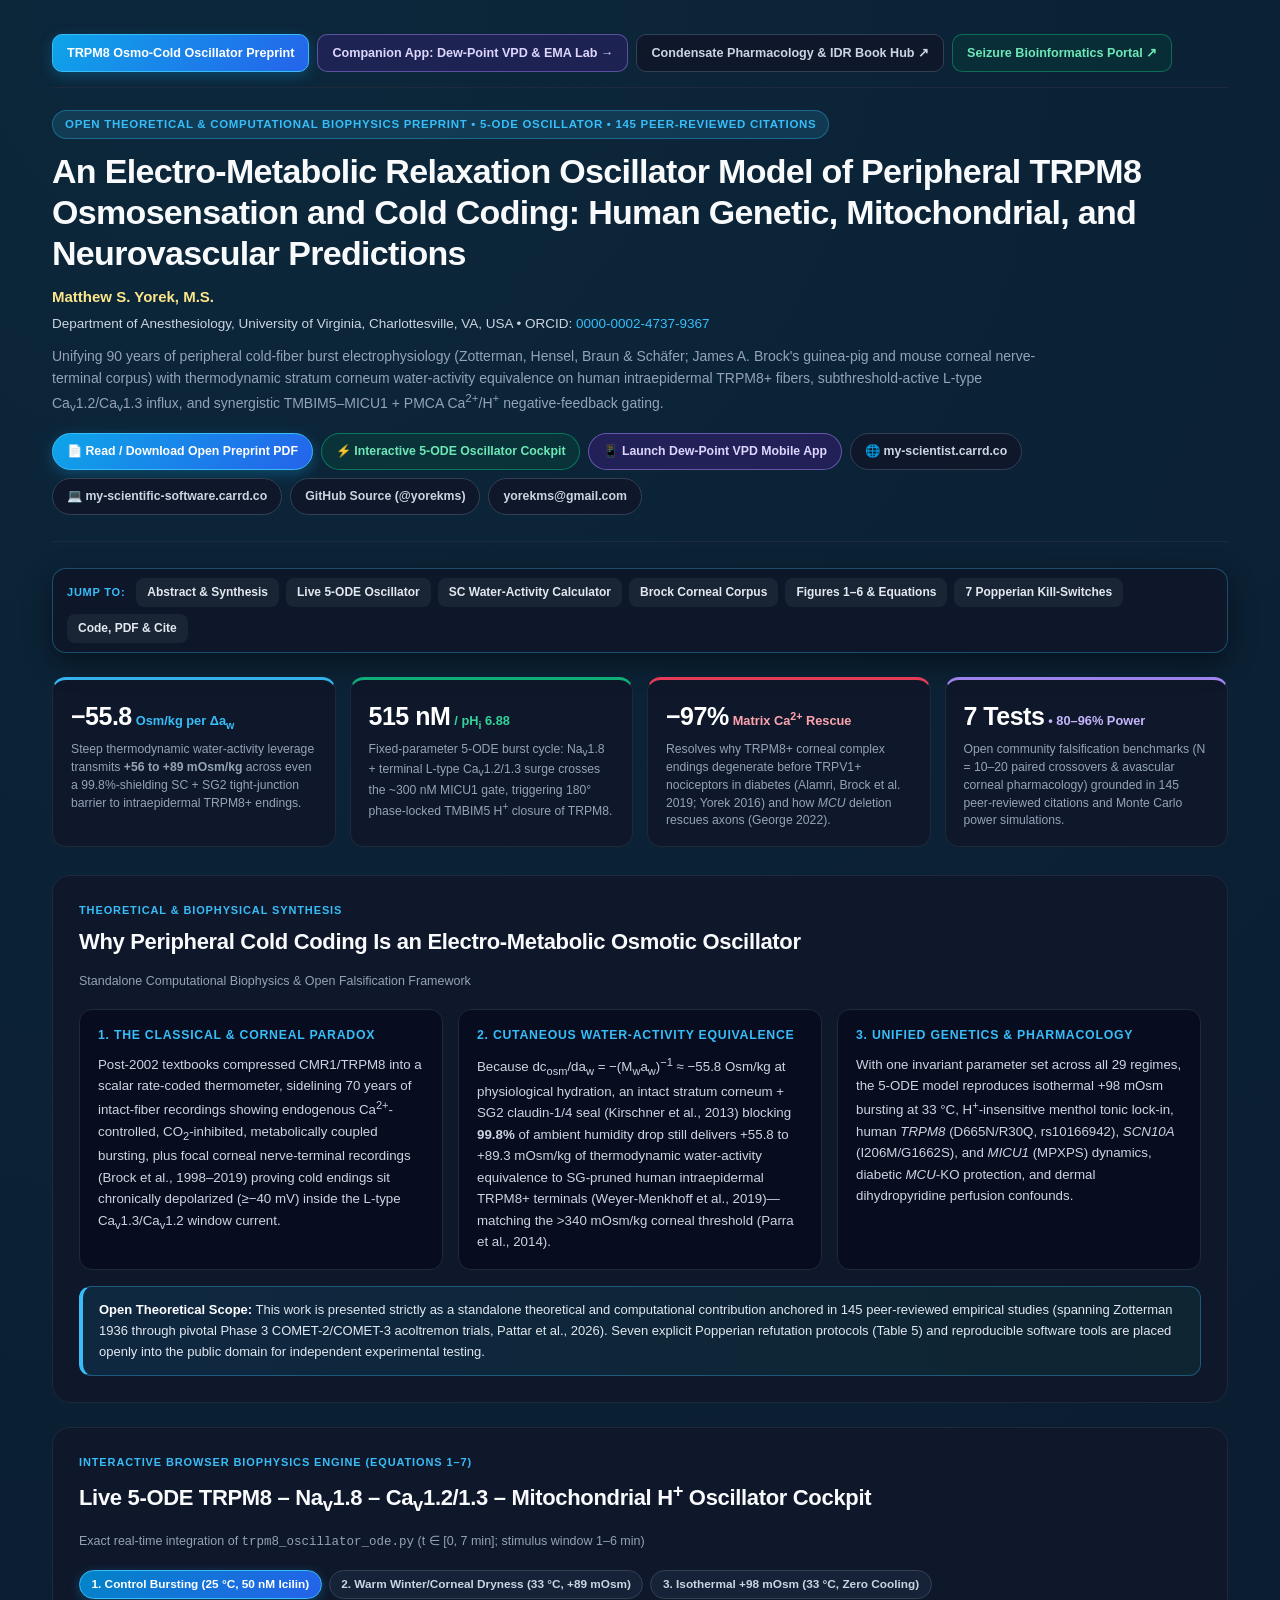
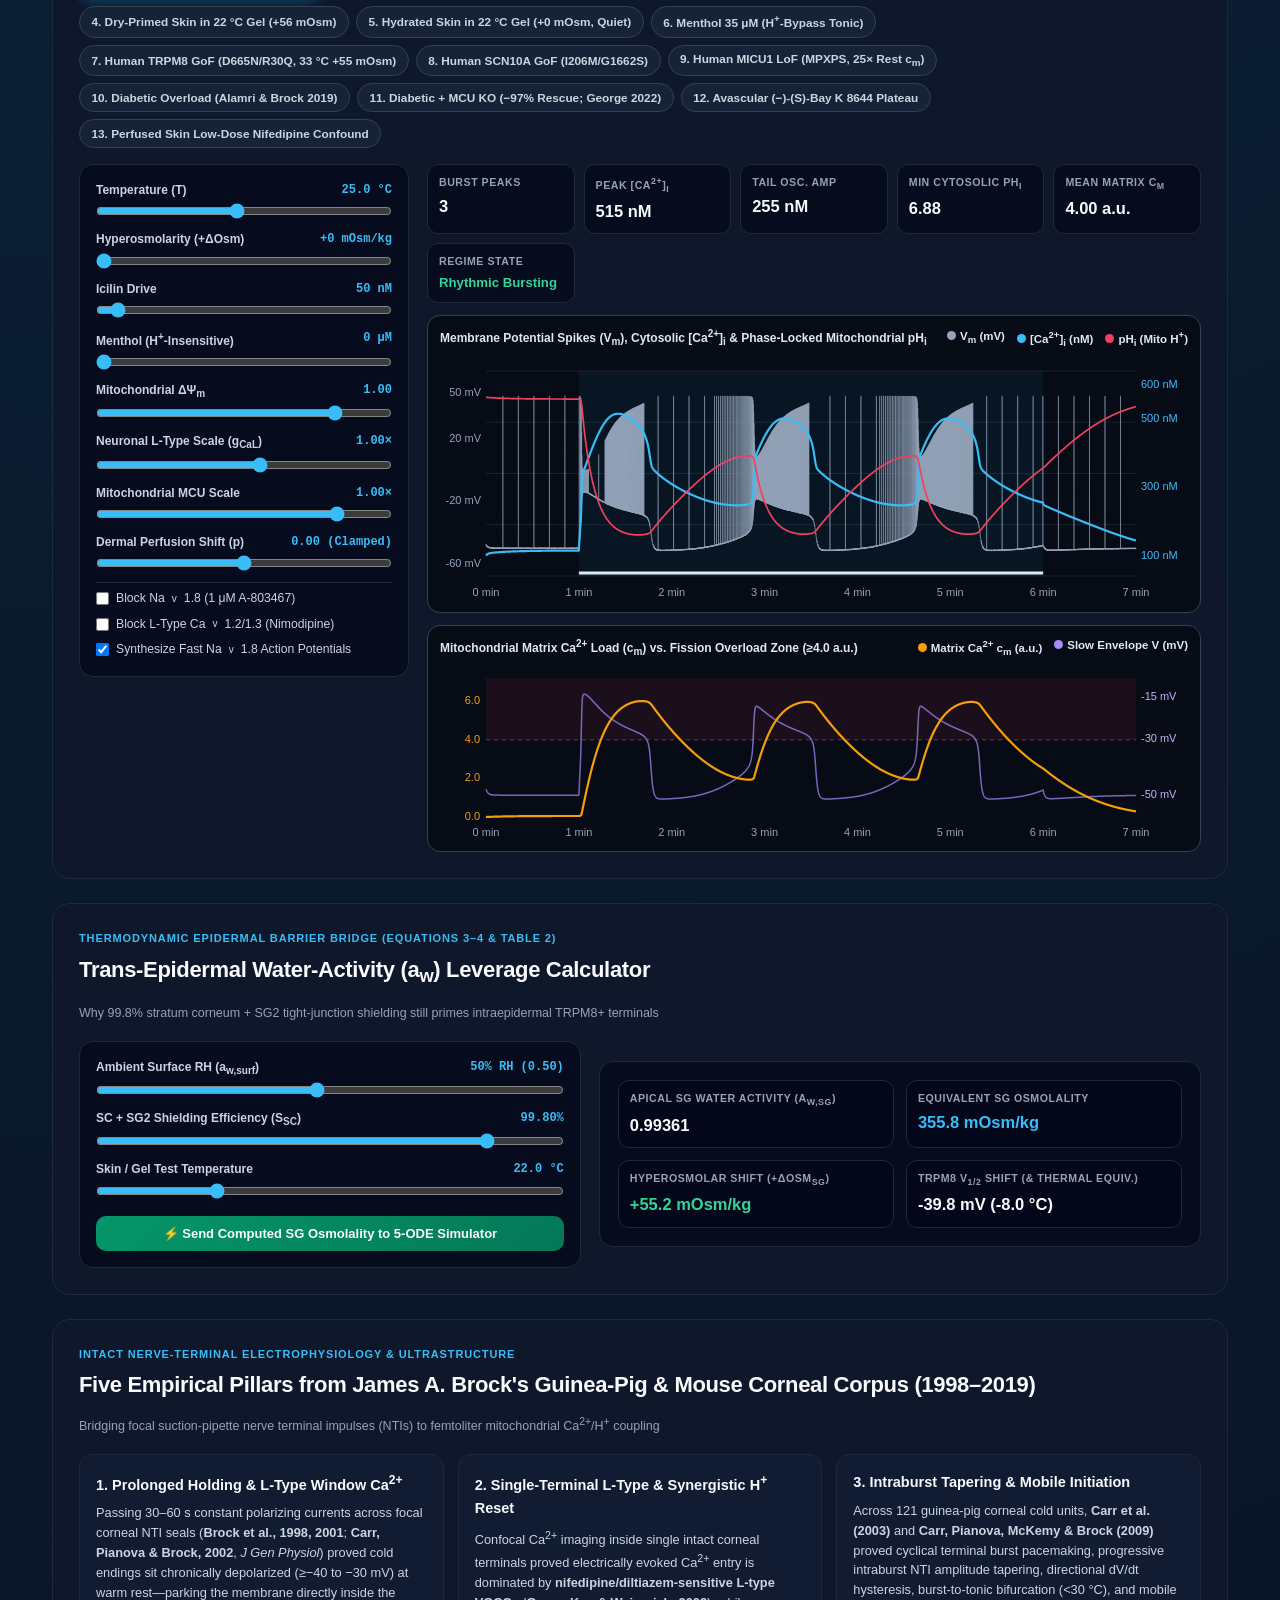
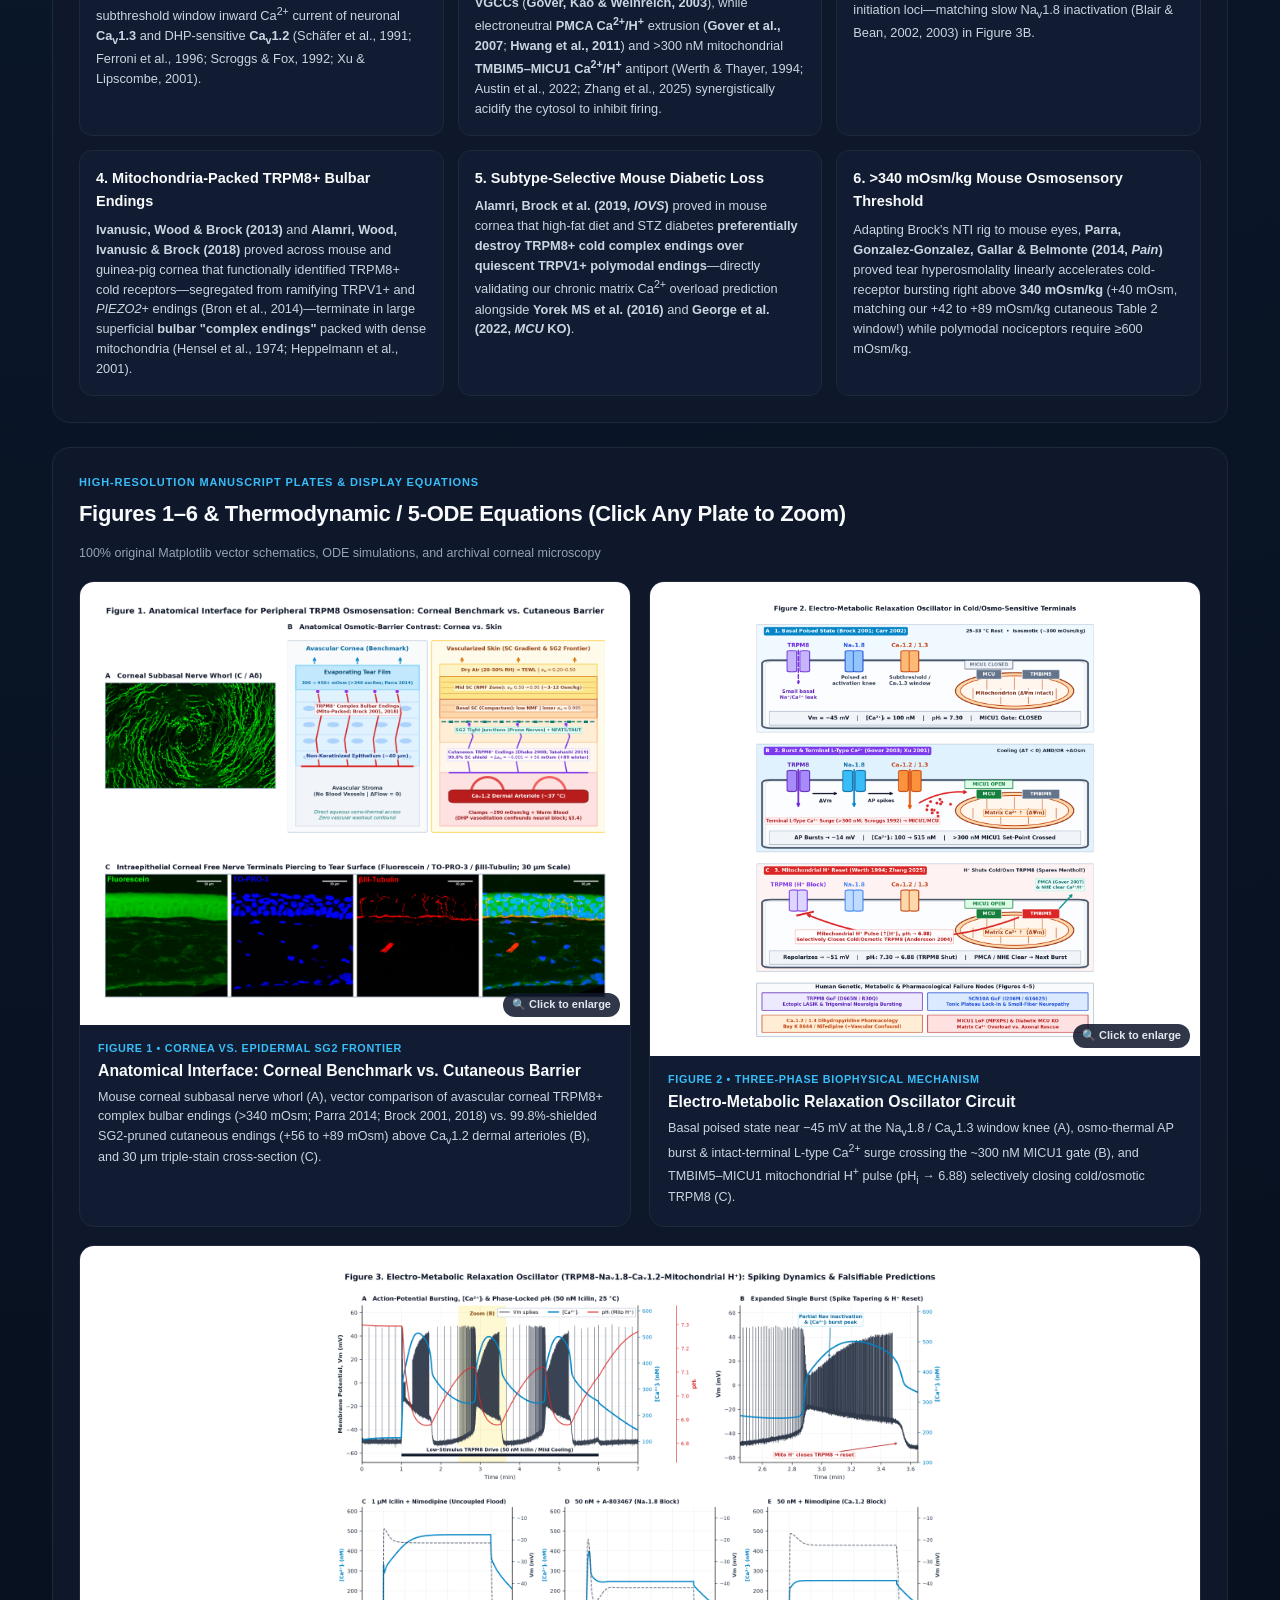
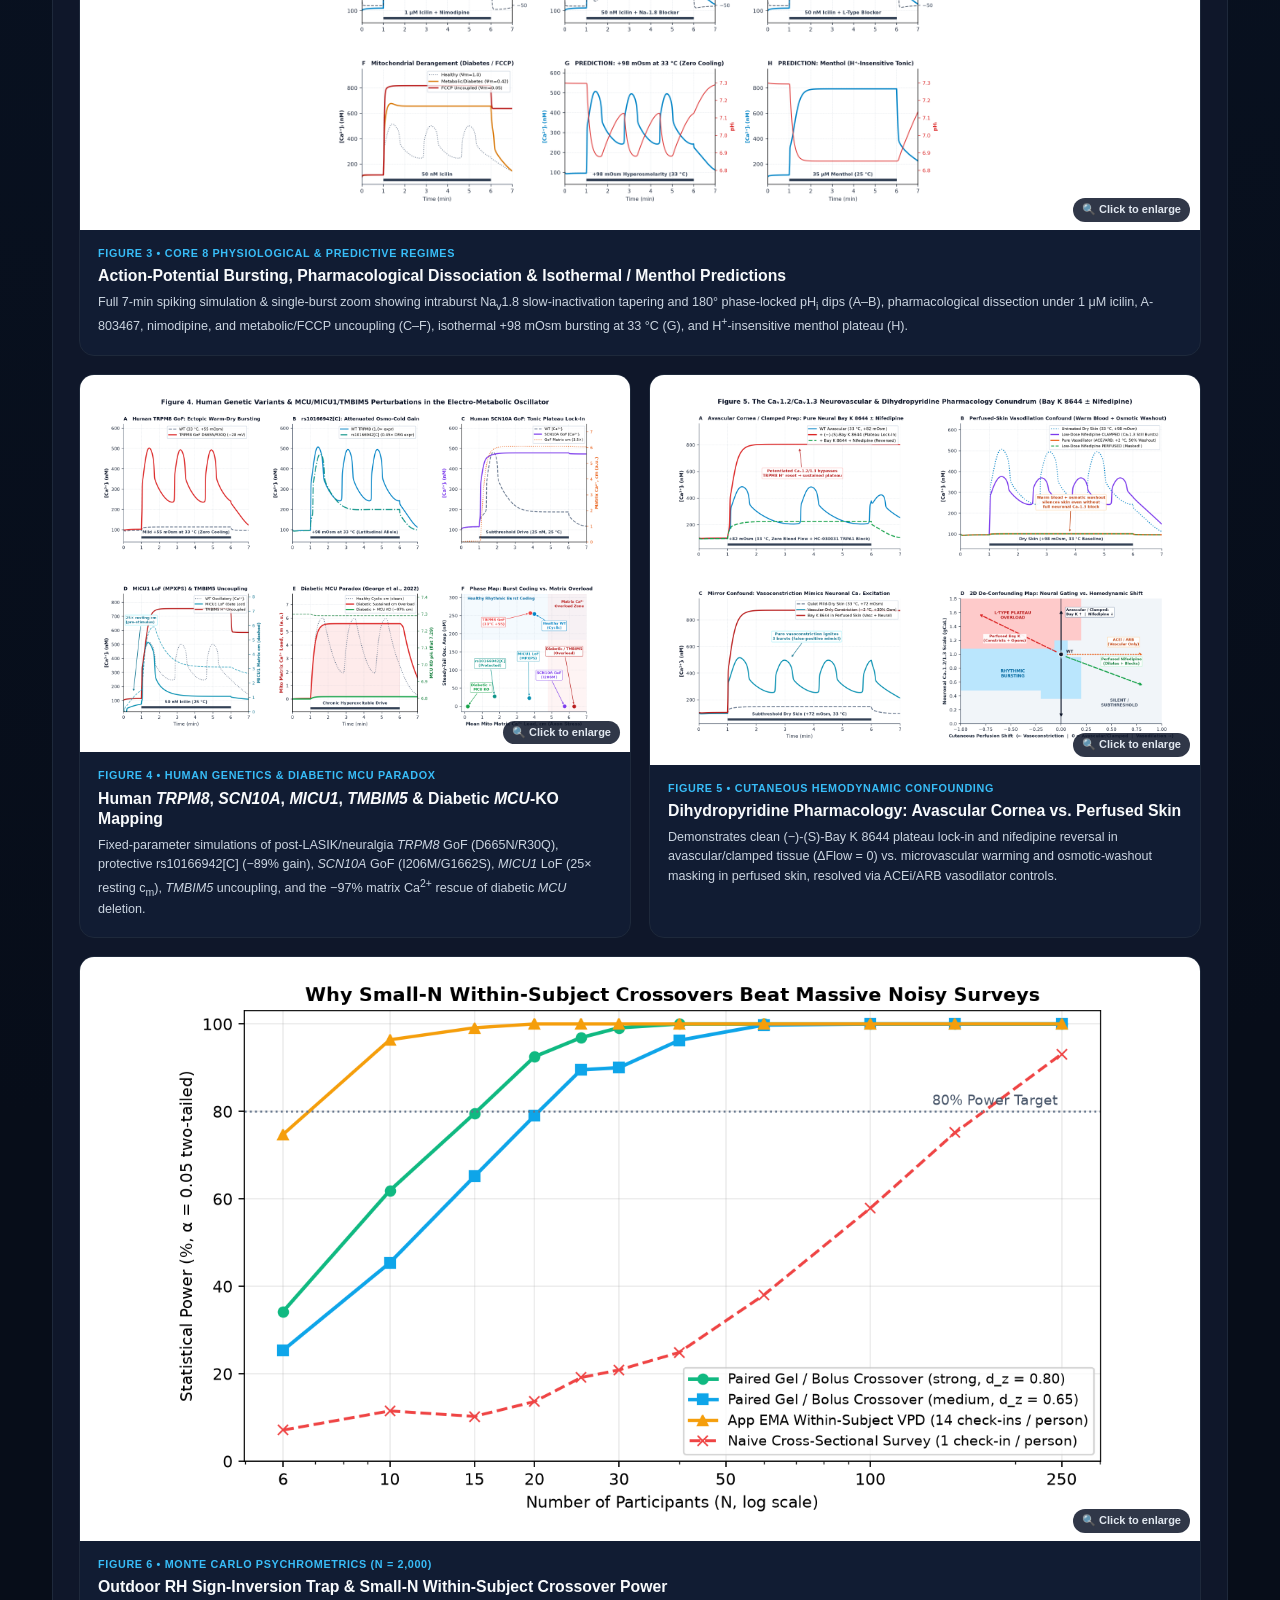
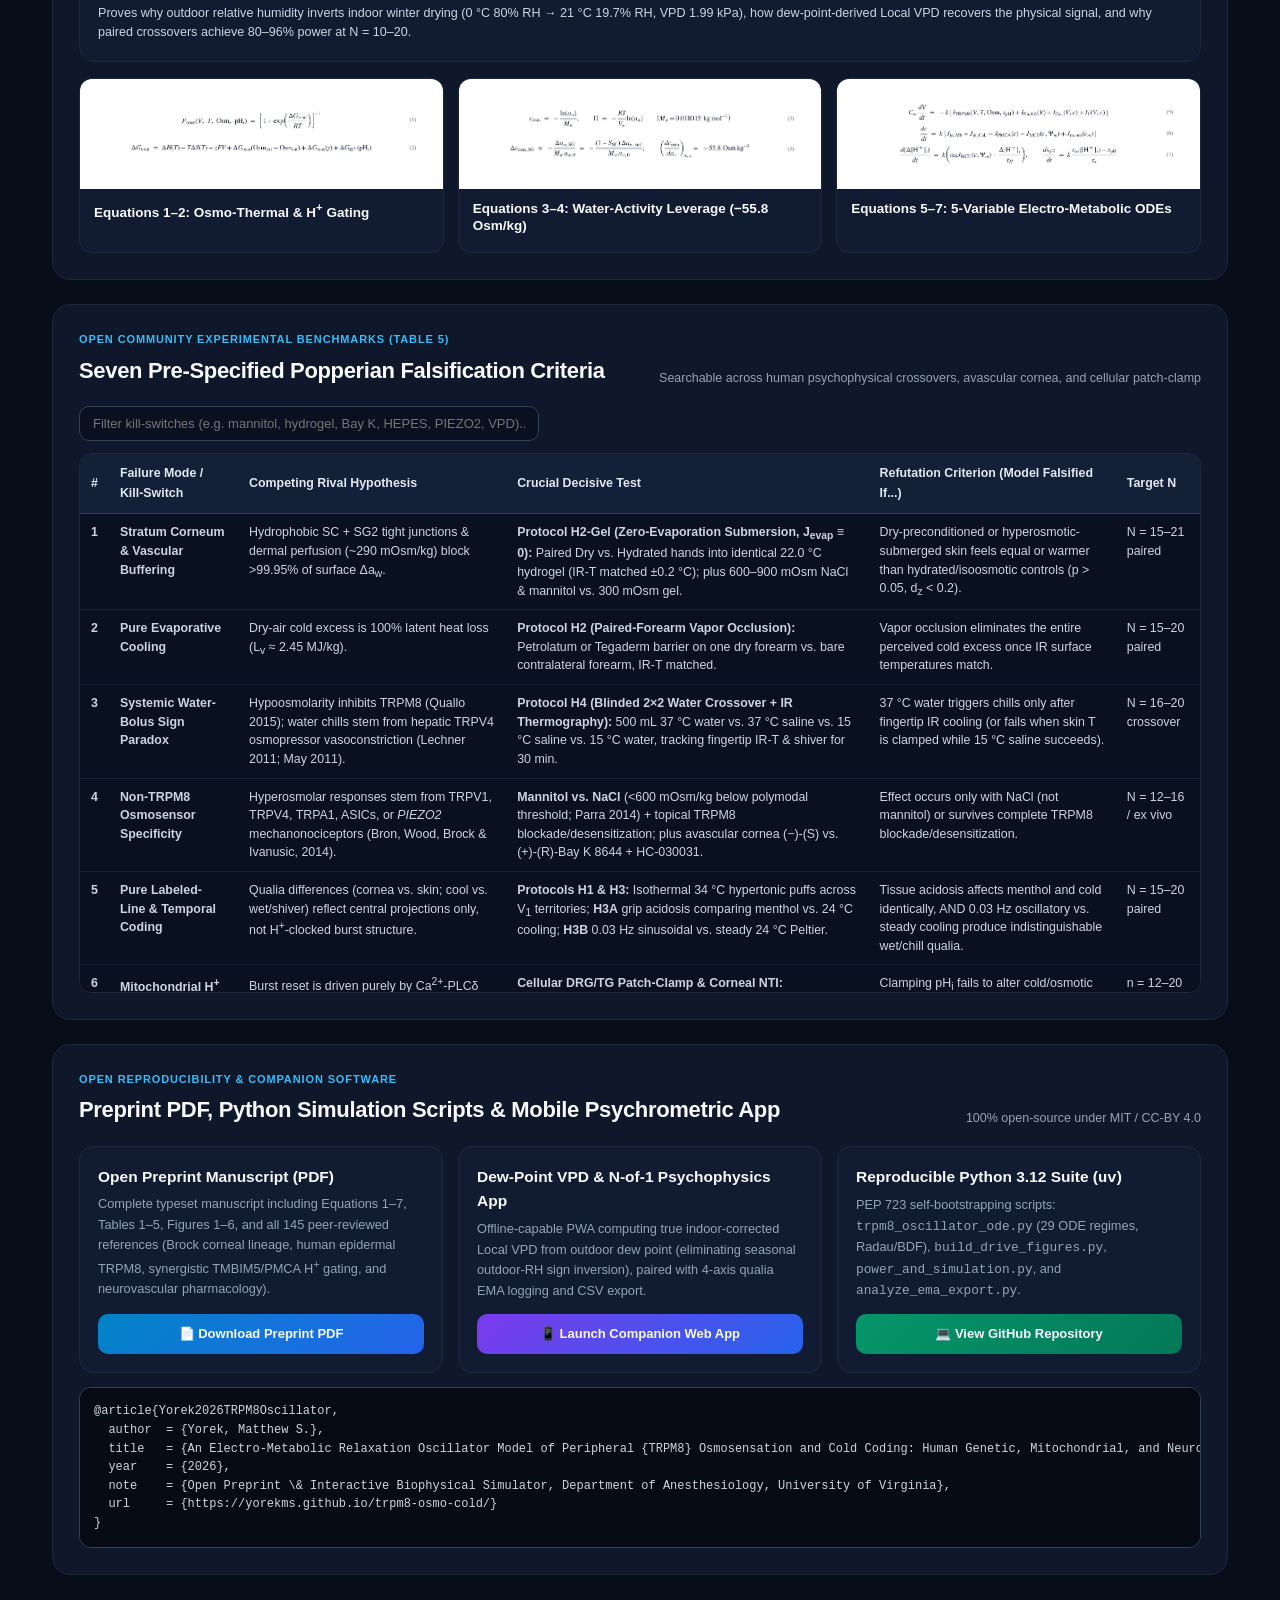
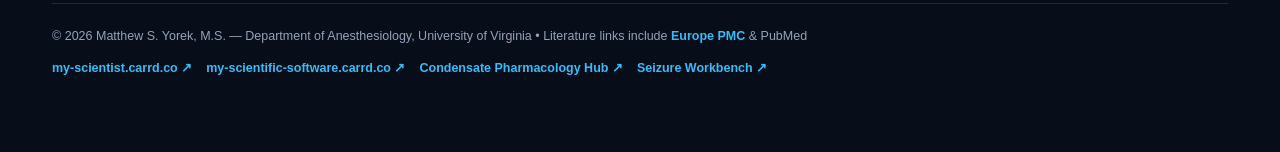
==== commit 303be147: "Upgrade manuscript, PDF & portal to v2.1 (145 verified citations & Reviewer #2 preemptions)" ====
--- a/index.html
+++ b/index.html
@@ -280,11 +280,11 @@
   </nav>
 
   <header id="top">
-    <div class="eyebrow">Open Theoretical &amp; Computational Biophysics Preprint • 5-ODE Oscillator • 120 Peer-Reviewed Citations</div>
+    <div class="eyebrow">Open Theoretical &amp; Computational Biophysics Preprint • 5-ODE Oscillator • 145 Peer-Reviewed Citations</div>
     <h1>An Electro-Metabolic Relaxation Oscillator Model of Peripheral TRPM8 Osmosensation and Cold Coding: Human Genetic, Mitochondrial, and Neurovascular Predictions</h1>
     <div class="authors">Matthew S. Yorek, M.S.</div>
     <div class="affil">Department of Anesthesiology, University of Virginia, Charlottesville, VA, USA &bull; ORCID: <a href="https://orcid.org/0000-0002-4737-9367" target="_blank" rel="noopener" style="color:var(--sky);text-decoration:none;">0000-0002-4737-9367</a></div>
-    <p class="sub">Unifying 90 years of peripheral cold-fiber burst electrophysiology (Zotterman, Hensel, Braun &amp; Schäfer; James A. Brock's guinea-pig and mouse corneal nerve-terminal corpus) with thermodynamic stratum corneum water-activity leverage, intact-terminal L-type Ca<sub>v</sub>1.2/Ca<sub>v</sub>1.3 influx, and TMBIM5–MICU1 mitochondrial Ca<sup>2+</sup>/H<sup>+</sup> negative-feedback gating.</p>
+    <p class="sub">Unifying 90 years of peripheral cold-fiber burst electrophysiology (Zotterman, Hensel, Braun &amp; Sch&auml;fer; James A. Brock's guinea-pig and mouse corneal nerve-terminal corpus) with thermodynamic stratum corneum water-activity equivalence on human intraepidermal TRPM8+ fibers, subthreshold-active L-type Ca<sub>v</sub>1.2/Ca<sub>v</sub>1.3 influx, and synergistic TMBIM5–MICU1 + PMCA Ca<sup>2+</sup>/H<sup>+</sup> negative-feedback gating.</p>
 
     <div class="pill-bar">
       <a class="nav-pill featured" href="assets/TRPM8_Electro_Metabolic_Oscillator_Preprint_Yorek.pdf" target="_blank">&#x1F4C4; Read / Download Open Preprint PDF</a>
@@ -323,7 +323,7 @@
     </div>
     <div class="kpi vi">
       <div><span class="kpi-val">7 Tests</span><span class="kpi-unit">&bull; 80–96% Power</span></div>
-      <div class="kpi-desc">Open community falsification benchmarks (N = 10–20 paired crossovers &amp; avascular corneal pharmacology) grounded in 120 peer-reviewed citations and Monte Carlo power simulations.</div>
+      <div class="kpi-desc">Open community falsification benchmarks (N = 10–20 paired crossovers &amp; avascular corneal pharmacology) grounded in 145 peer-reviewed citations and Monte Carlo power simulations.</div>
     </div>
   </div>
 
@@ -340,8 +340,8 @@
         <p>Post-2002 textbooks compressed CMR1/TRPM8 into a scalar rate-coded thermometer, sidelining 70 years of intact-fiber recordings showing endogenous Ca<sup>2+</sup>-controlled, CO<sub>2</sub>-inhibited, metabolically coupled bursting, plus focal corneal nerve-terminal recordings (Brock et al., 1998–2019) proving cold endings sit chronically depolarized (&ge;&minus;40 mV) inside the L-type Ca<sub>v</sub>1.3/Ca<sub>v</sub>1.2 window current.</p>
       </div>
       <div class="abs-box">
-        <h3>2. Cutaneous Water-Activity Leverage</h3>
-        <p>Because dc<sub>osm</sub>/da<sub>w</sub> = &minus;(M<sub>w</sub>a<sub>w</sub>)<sup>&minus;1</sup> &approx; &minus;55.8 Osm/kg at physiological hydration, an intact stratum corneum + SG2 tight-junction seal blocking <strong>99.8%</strong> of ambient humidity drop still delivers +55.8 mOsm/kg (50% RH) to +89.3 mOsm/kg (20% RH winter air) directly to SG-pruned TRPM8+ terminals—matching the &gt;340 mOsm/kg corneal cold threshold (Parra et al., 2014).</p>
+        <h3>2. Cutaneous Water-Activity Equivalence</h3>
+        <p>Because dc<sub>osm</sub>/da<sub>w</sub> = &minus;(M<sub>w</sub>a<sub>w</sub>)<sup>&minus;1</sup> &approx; &minus;55.8 Osm/kg at physiological hydration, an intact stratum corneum + SG2 claudin-1/4 seal (Kirschner et al., 2013) blocking <strong>99.8%</strong> of ambient humidity drop still delivers +55.8 to +89.3 mOsm/kg of thermodynamic water-activity equivalence to SG-pruned human intraepidermal TRPM8+ terminals (Weyer-Menkhoff et al., 2019)—matching the &gt;340 mOsm/kg corneal threshold (Parra et al., 2014).</p>
       </div>
       <div class="abs-box">
         <h3>3. Unified Genetics &amp; Pharmacology</h3>
@@ -349,7 +349,7 @@
       </div>
     </div>
     <div class="callout">
-      <strong>Open Theoretical Scope:</strong> This work is presented strictly as a standalone theoretical and computational contribution anchored in 120 peer-reviewed empirical studies. Seven explicit Popperian refutation protocols (Table 5) and reproducible software tools are placed openly into the public domain for independent experimental testing.
+      <strong>Open Theoretical Scope:</strong> This work is presented strictly as a standalone theoretical and computational contribution anchored in 145 peer-reviewed empirical studies (spanning Zotterman 1936 through pivotal Phase 3 COMET-2/COMET-3 acoltremon trials, Pattar et al., 2026). Seven explicit Popperian refutation protocols (Table 5) and reproducible software tools are placed openly into the public domain for independent experimental testing.
     </div>
   </section>
 
@@ -496,11 +496,11 @@
     <div class="methods-grid">
       <div class="m-card">
         <h3>1. Prolonged Holding &amp; L-Type Window Ca<sup>2+</sup></h3>
-        <p>Passing 30–60 s constant polarizing currents across focal corneal NTI seals (<strong>Brock et al., 1998, 2001</strong>; <strong>Carr, Pianova &amp; Brock, 2002</strong>, <em>J Gen Physiol</em>) proved cold endings sit chronically depolarized (&ge;&minus;40 to &minus;30 mV) at warm rest—parking the membrane directly inside the persistent window inward Ca<sup>2+</sup> current of neuronal <strong>Ca<sub>v</sub>1.3</strong> (Xu &amp; Lipscombe, 2001) and slow-inactivating <strong>Ca<sub>v</sub>1.2</strong> (Scroggs &amp; Fox, 1992).</p>
+        <p>Passing 30–60 s constant polarizing currents across focal corneal NTI seals (<strong>Brock et al., 1998, 2001</strong>; <strong>Carr, Pianova &amp; Brock, 2002</strong>, <em>J Gen Physiol</em>) proved cold endings sit chronically depolarized (&ge;&minus;40 to &minus;30 mV) at warm rest—parking the membrane directly inside the subthreshold window inward Ca<sup>2+</sup> current of neuronal <strong>Ca<sub>v</sub>1.3</strong> and DHP-sensitive <strong>Ca<sub>v</sub>1.2</strong> (Sch&auml;fer et al., 1991; Ferroni et al., 1996; Scroggs &amp; Fox, 1992; Xu &amp; Lipscombe, 2001).</p>
       </div>
       <div class="m-card">
-        <h3>2. Single-Terminal L-Type &amp; Two-Tier Clearance</h3>
-        <p>Confocal Ca<sup>2+</sup> imaging inside single intact corneal nerve terminals proved electrically evoked Ca<sup>2+</sup> entry is dominated by <strong>nifedipine/diltiazem-sensitive L-type VGCCs</strong> (<strong>Gover, Kao &amp; Weinreich, 2003</strong>), while brief spike trains are extruded linearly by <strong>PMCA</strong> (<strong>Gover et al., 2007</strong>) until prolonged bursts cross the ~300 nM cooperative MICU1/MCU threshold (Werth &amp; Thayer, 1994).</p>
+        <h3>2. Single-Terminal L-Type &amp; Synergistic H<sup>+</sup> Reset</h3>
+        <p>Confocal Ca<sup>2+</sup> imaging inside single intact corneal terminals proved electrically evoked Ca<sup>2+</sup> entry is dominated by <strong>nifedipine/diltiazem-sensitive L-type VGCCs</strong> (<strong>Gover, Kao &amp; Weinreich, 2003</strong>), while electroneutral <strong>PMCA Ca<sup>2+</sup>/H<sup>+</sup></strong> extrusion (<strong>Gover et al., 2007</strong>; <strong>Hwang et al., 2011</strong>) and &gt;300 nM mitochondrial <strong>TMBIM5–MICU1 Ca<sup>2+</sup>/H<sup>+</sup></strong> antiport (Werth &amp; Thayer, 1994; Austin et al., 2022; Zhang et al., 2025) synergistically acidify the cytosol to inhibit firing.</p>
       </div>
       <div class="m-card">
         <h3>3. Intraburst Tapering &amp; Mobile Initiation</h3>
@@ -691,8 +691,8 @@
           <tr>
             <td><strong>6</strong></td>
             <td><strong>Mitochondrial H<sup>+</sup> vs. PI(4,5)P<sub>2</sub> Clock</strong></td>
-            <td>Burst reset is driven purely by Ca<sup>2+</sup>-PLC&delta; depletion of PI(4,5)P<sub>2</sub> (Rohacs 2005; Olivares 2015) or K<sub>Ca</sub> rather than mitochondrial H<sup>+</sup>.</td>
-            <td><strong>Cellular DRG/TG Patch-Clamp &amp; Corneal NTI:</strong> Heavy cytosolic pH clamping (50–100 mM HEPES) vs. intracellular diC<sub>8</sub>-PIP<sub>2</sub>, alongside Ru360 vs. PMCA blockade (Gover 2007) during prolonged low-drive cold vs. menthol.</td>
+            <td>Burst reset is driven purely by Ca<sup>2+</sup>-PLC&delta; depletion of PI(4,5)P<sub>2</sub> (Rohacs 2005; Yudin 2011; Olivares 2015; Yin 2024), PMCA H<sup>+</sup> import alone (Hwang 2011), or K<sub>Ca</sub> rather than mitochondrial H<sup>+</sup>.</td>
+            <td><strong>Cellular DRG/TG Patch-Clamp &amp; Corneal NTI:</strong> Simultaneous pH<sub>i</sub> + PIP<sub>2</sub> imaging with heavy cytosolic pH clamping (50–100 mM HEPES) vs. intracellular diC<sub>8</sub>-PIP<sub>2</sub>, alongside Ru360 (Austin 2022) vs. PMCA blockade (Gover 2007; Hwang 2011) during prolonged low-drive cold vs. menthol.</td>
             <td>Clamping pH<sub>i</sub> fails to alter cold/osmotic oscillatory reset while PIP<sub>2</sub> abolishes adaptation identically for cold and menthol.</td>
             <td>n = 12–20 cells/arm</td>
           </tr>
@@ -720,7 +720,7 @@
       <div class="dl-card">
         <div>
           <h3>Open Preprint Manuscript (PDF)</h3>
-          <p>Complete typeset manuscript including Equations 1–7, Tables 1–5, Figures 1–6, and all 120 peer-reviewed references (Brock corneal lineage, human genetics, and neurovascular pharmacology).</p>
+          <p>Complete typeset manuscript including Equations 1–7, Tables 1–5, Figures 1–6, and all 145 peer-reviewed references (Brock corneal lineage, human epidermal TRPM8, synergistic TMBIM5/PMCA H<sup>+</sup> gating, and neurovascular pharmacology).</p>
         </div>
         <a class="btn sky" href="assets/TRPM8_Electro_Metabolic_Oscillator_Preprint_Yorek.pdf" target="_blank">&#x1F4C4; Download Preprint PDF</a>
       </div>
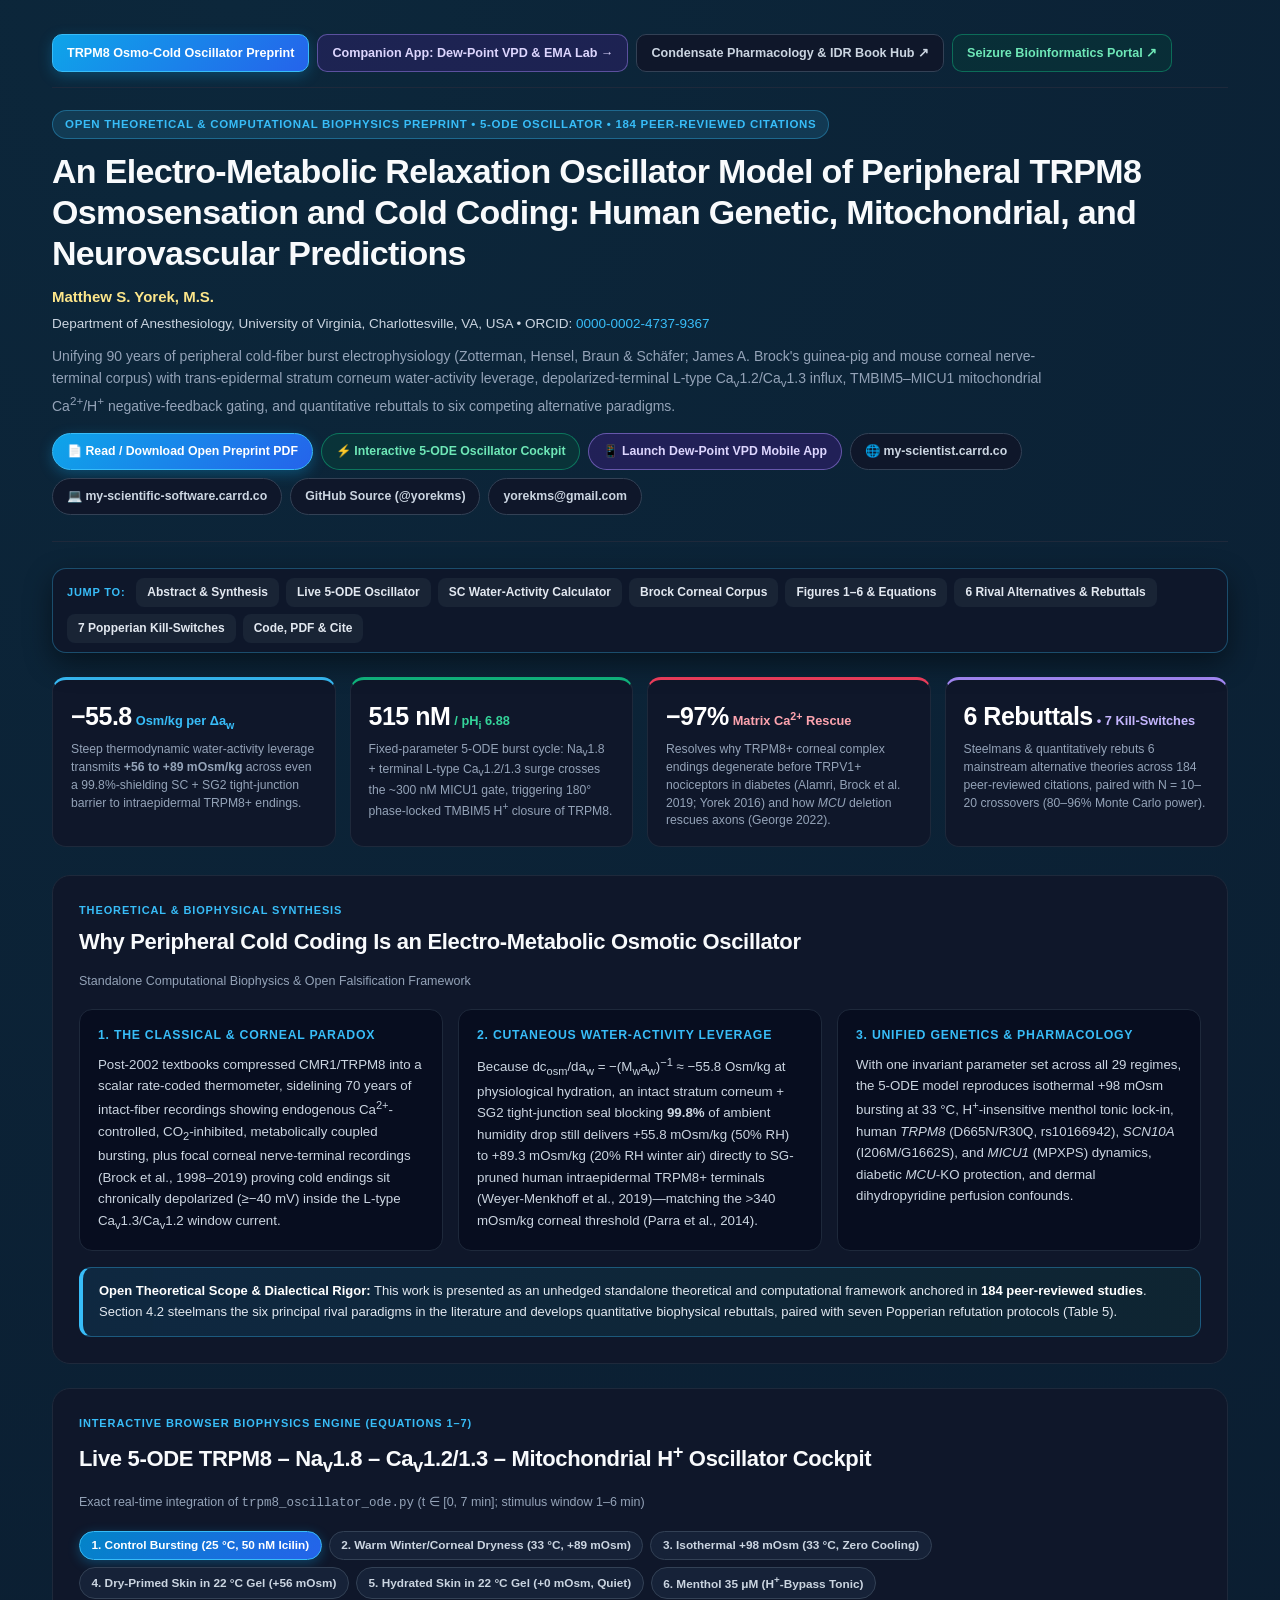
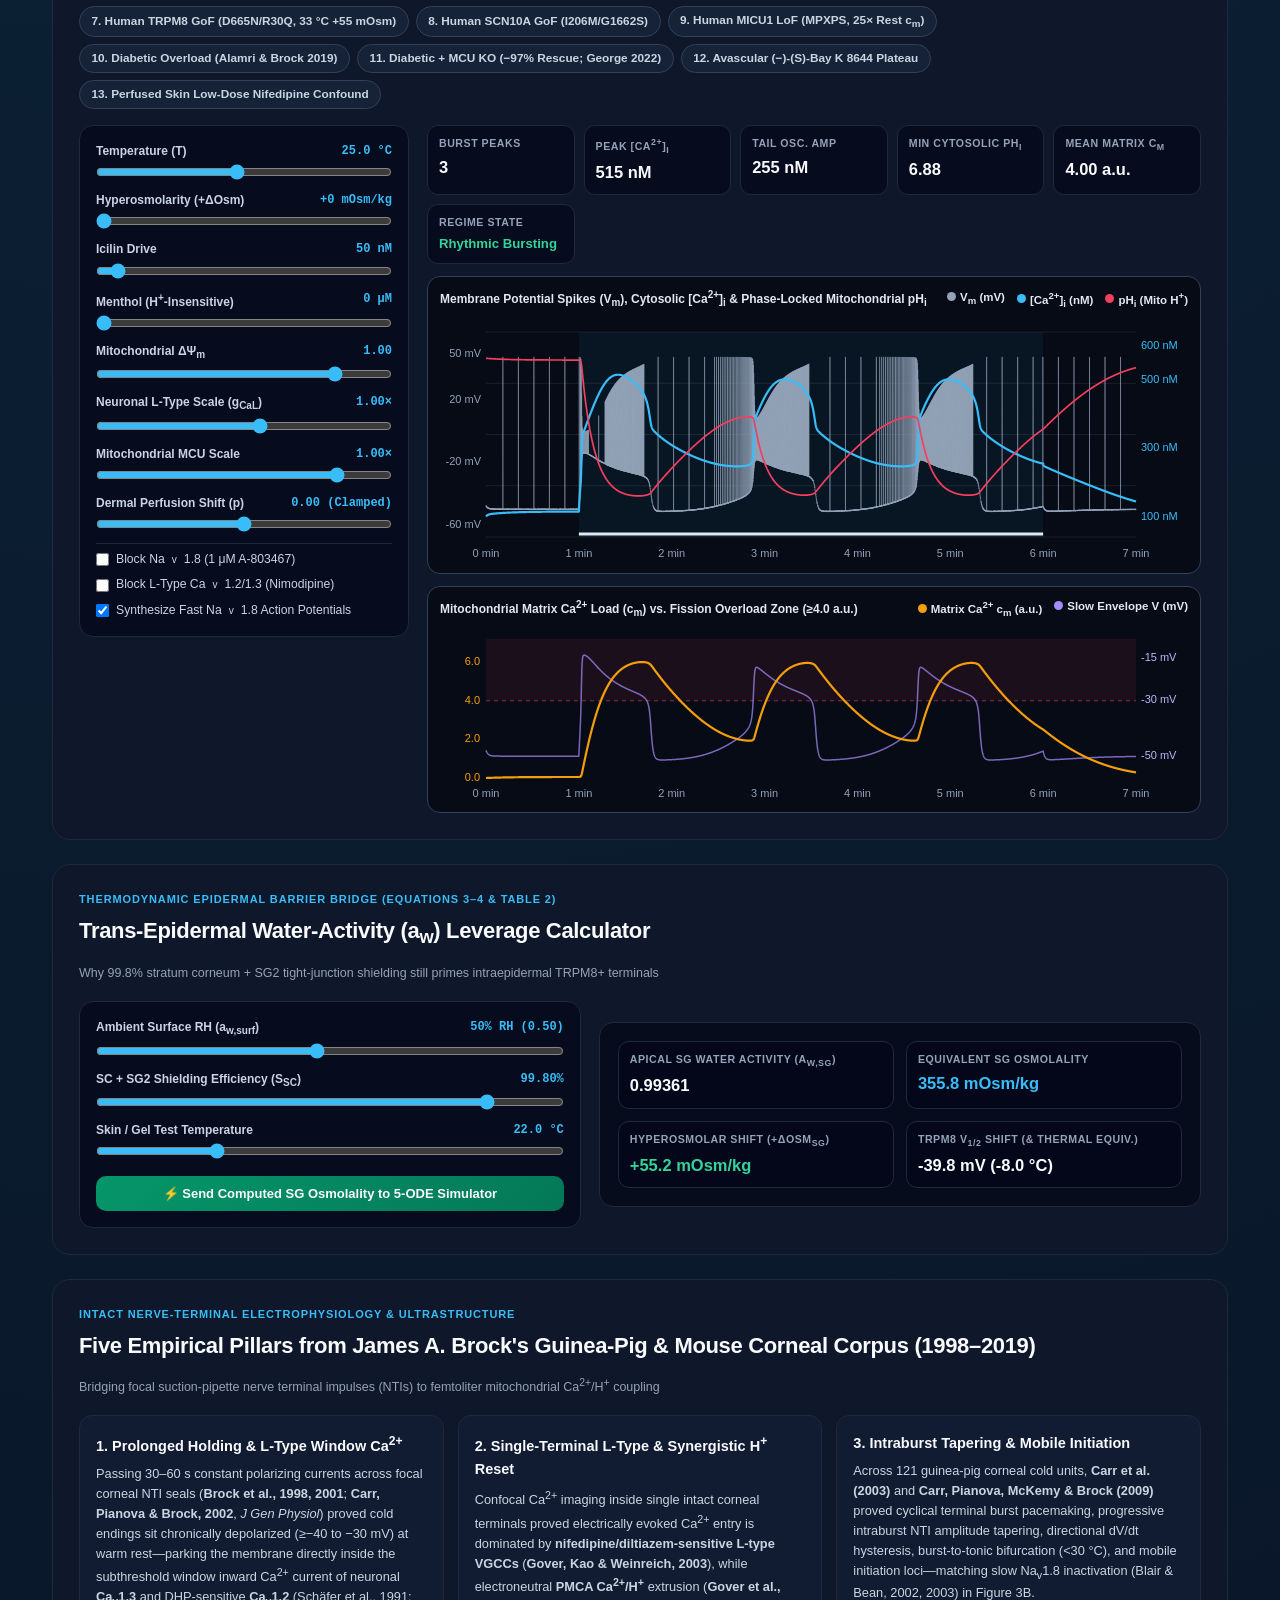
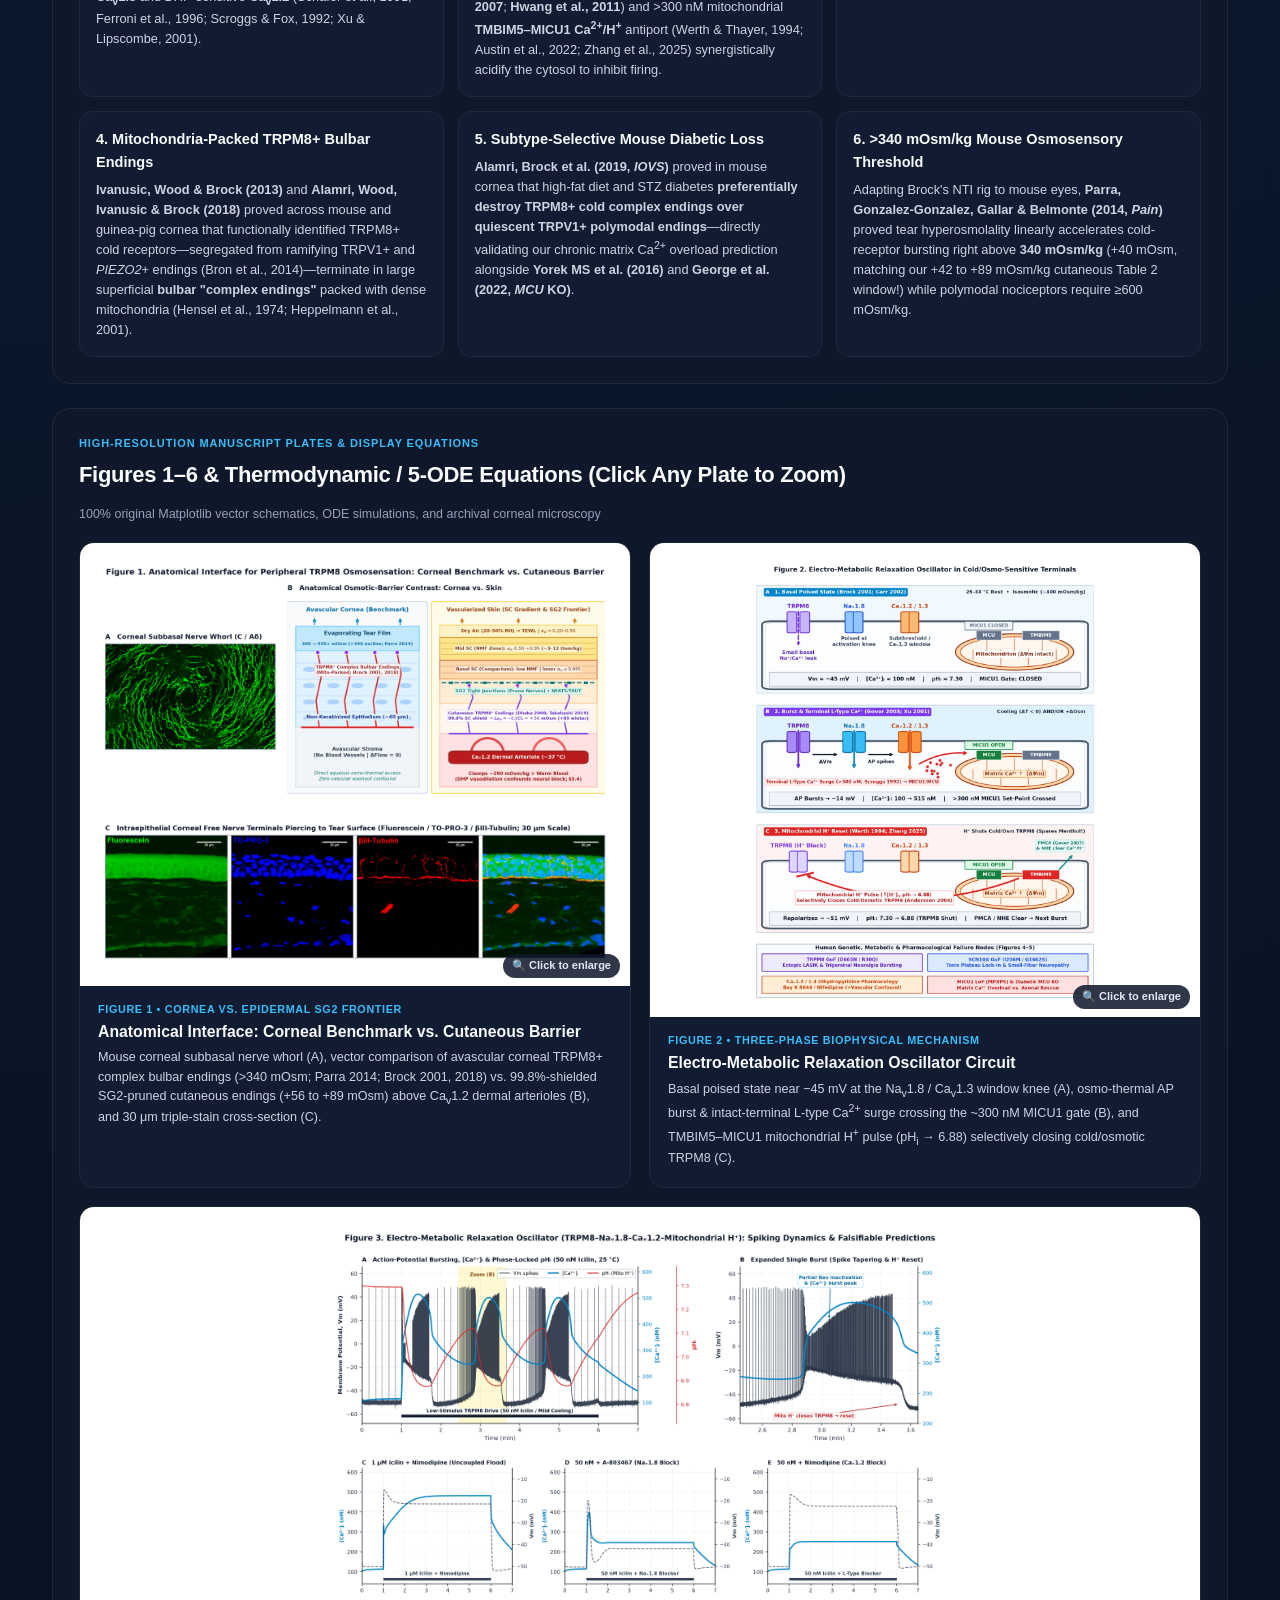
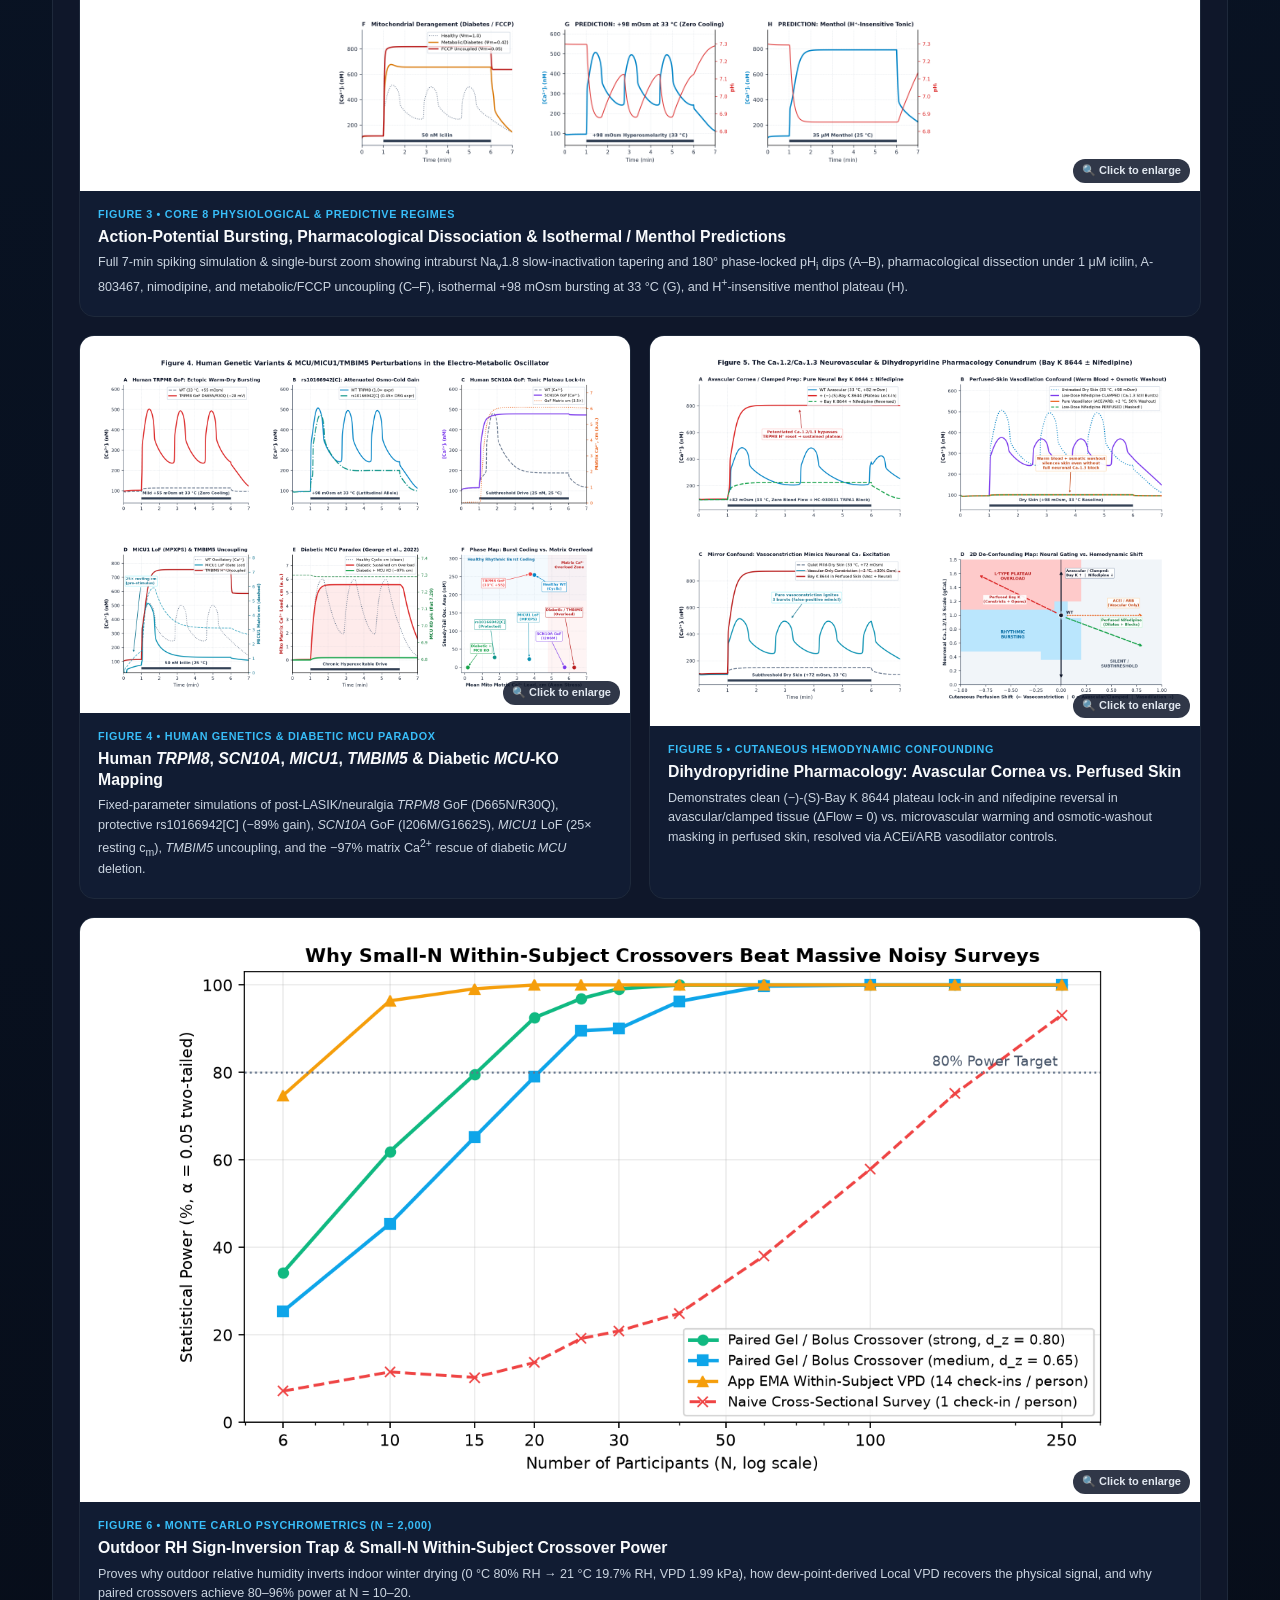
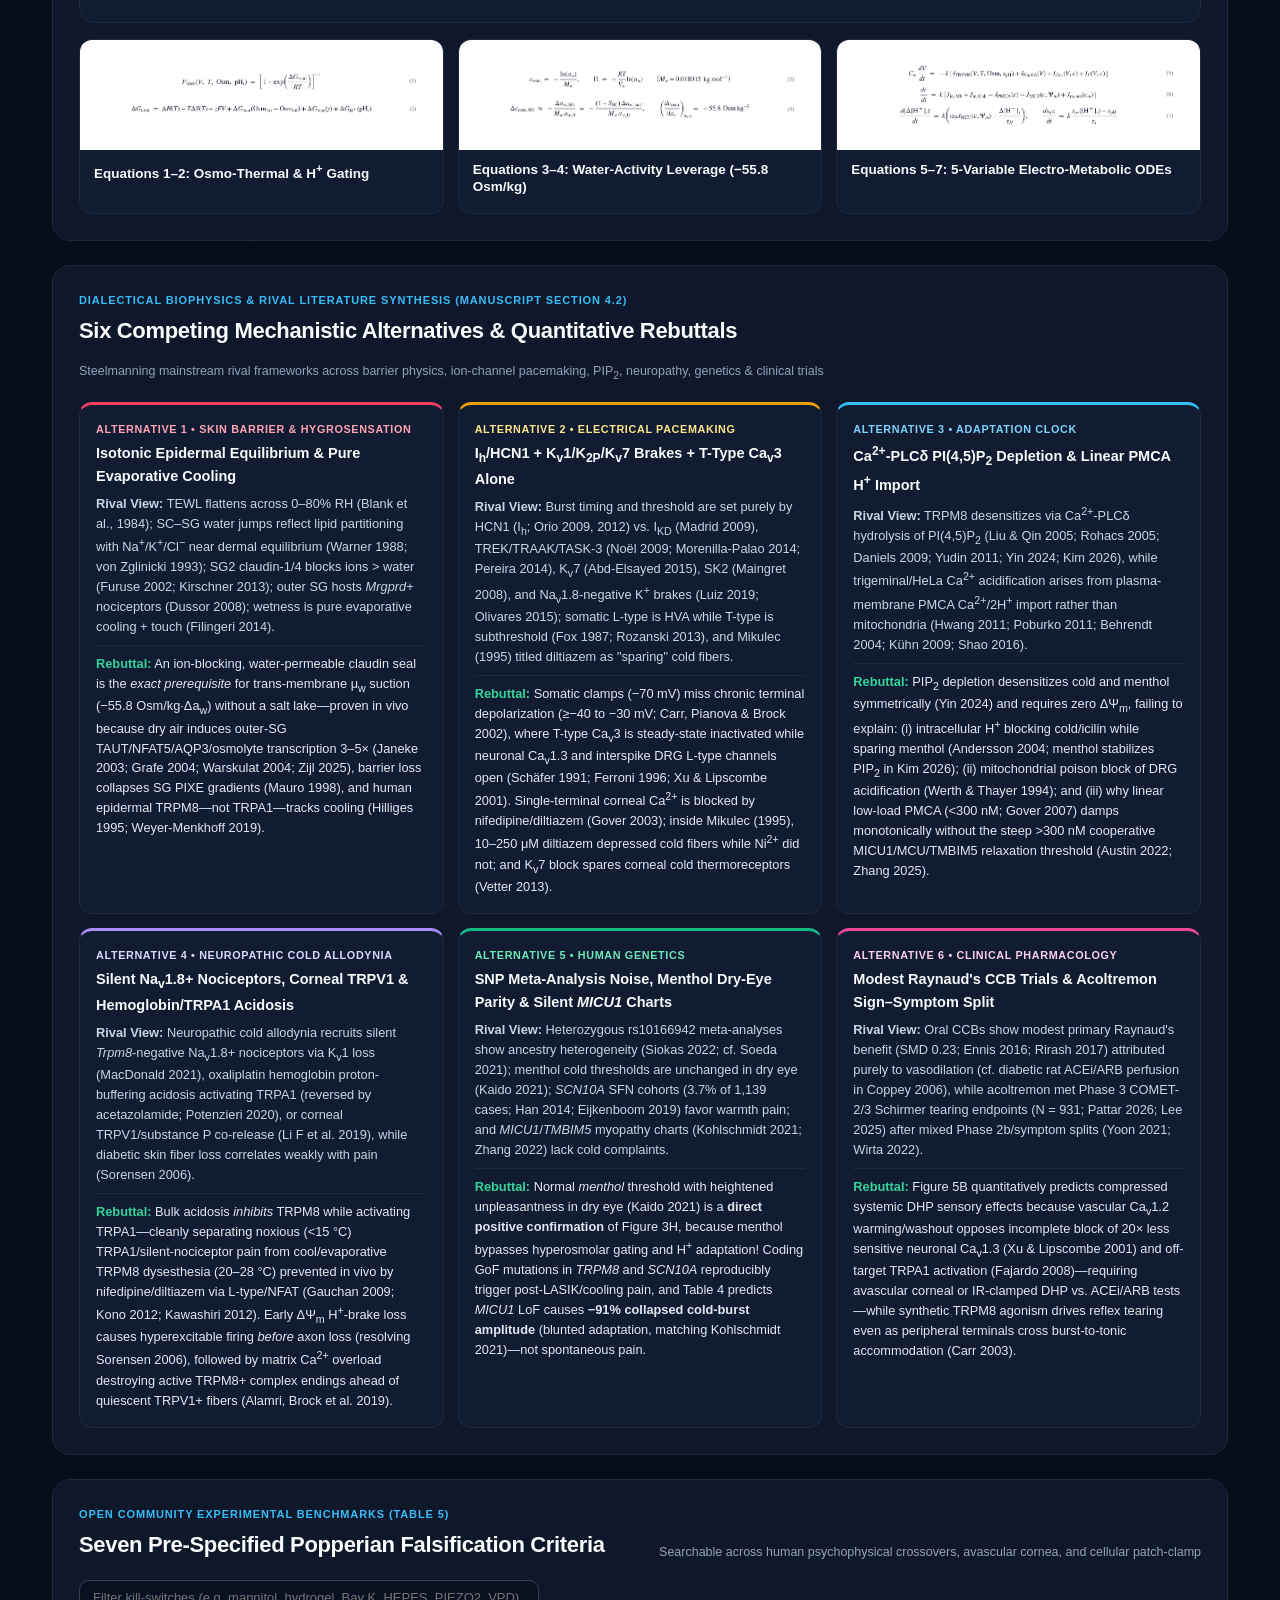
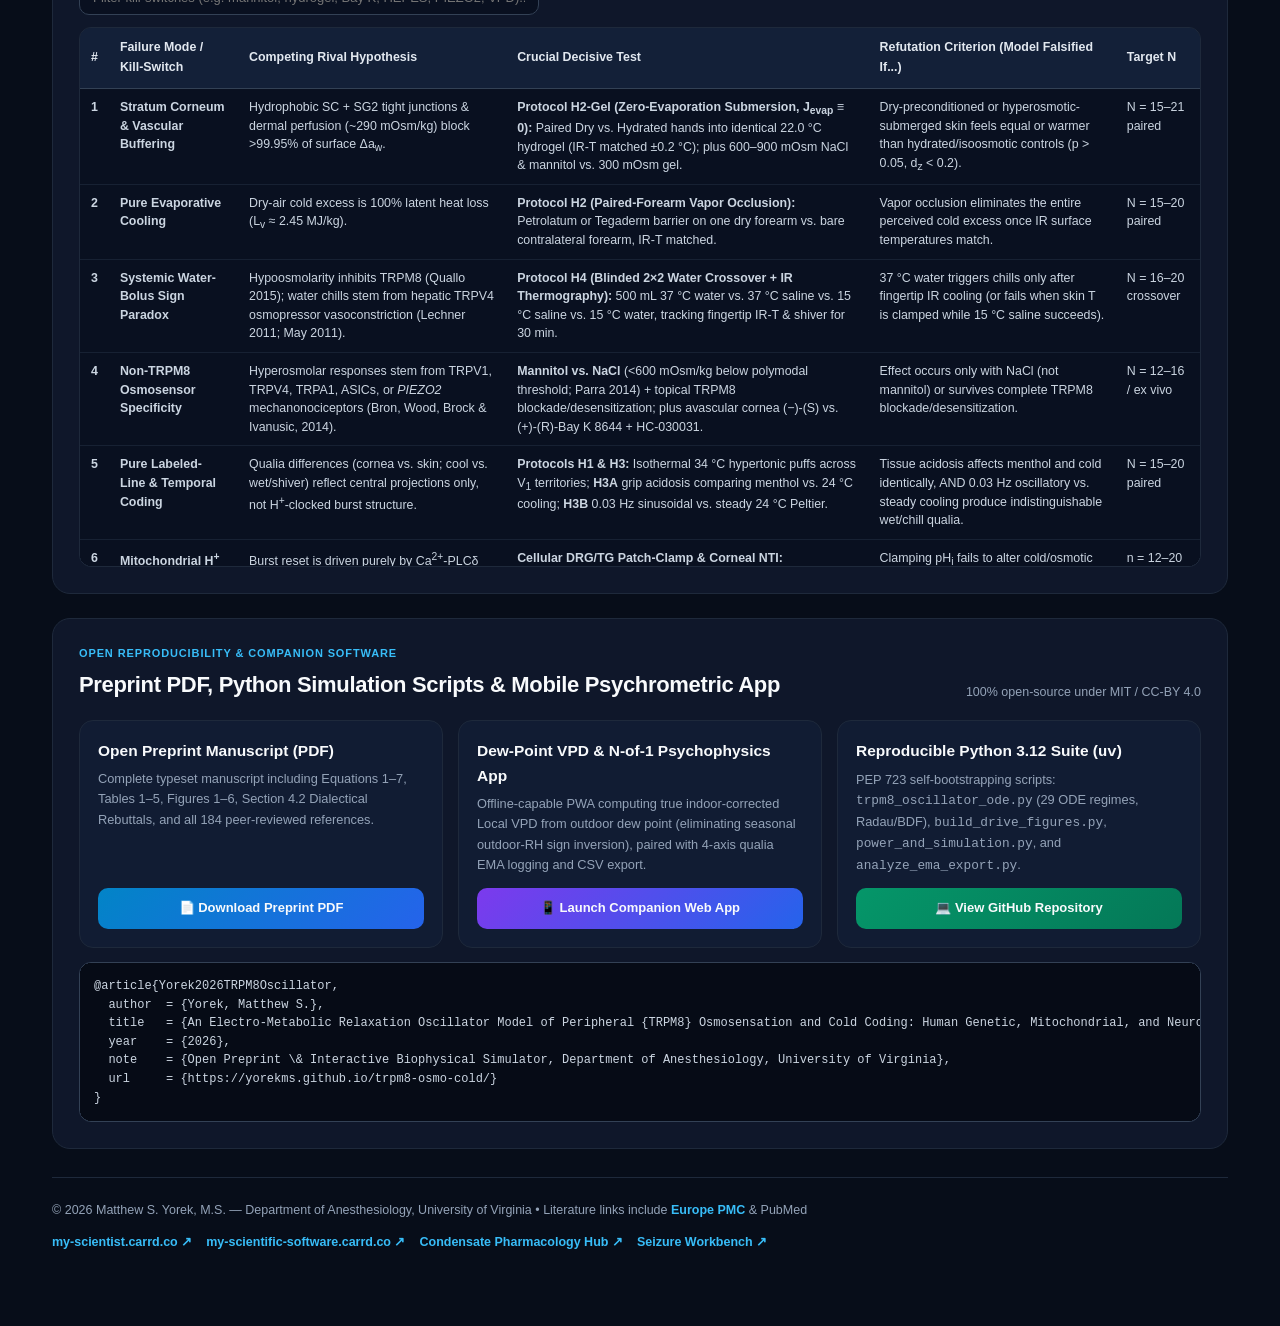
==== commit c26b13a3: "Upgrade manuscript, PDF, rebuttal dossier & portal to v2.2 (6 competing alternatives & rebuttals, 18" ====
--- a/index.html
+++ b/index.html
@@ -280,11 +280,11 @@
   </nav>
 
   <header id="top">
-    <div class="eyebrow">Open Theoretical &amp; Computational Biophysics Preprint • 5-ODE Oscillator • 145 Peer-Reviewed Citations</div>
+    <div class="eyebrow">Open Theoretical &amp; Computational Biophysics Preprint • 5-ODE Oscillator • 184 Peer-Reviewed Citations</div>
     <h1>An Electro-Metabolic Relaxation Oscillator Model of Peripheral TRPM8 Osmosensation and Cold Coding: Human Genetic, Mitochondrial, and Neurovascular Predictions</h1>
     <div class="authors">Matthew S. Yorek, M.S.</div>
     <div class="affil">Department of Anesthesiology, University of Virginia, Charlottesville, VA, USA &bull; ORCID: <a href="https://orcid.org/0000-0002-4737-9367" target="_blank" rel="noopener" style="color:var(--sky);text-decoration:none;">0000-0002-4737-9367</a></div>
-    <p class="sub">Unifying 90 years of peripheral cold-fiber burst electrophysiology (Zotterman, Hensel, Braun &amp; Sch&auml;fer; James A. Brock's guinea-pig and mouse corneal nerve-terminal corpus) with thermodynamic stratum corneum water-activity equivalence on human intraepidermal TRPM8+ fibers, subthreshold-active L-type Ca<sub>v</sub>1.2/Ca<sub>v</sub>1.3 influx, and synergistic TMBIM5–MICU1 + PMCA Ca<sup>2+</sup>/H<sup>+</sup> negative-feedback gating.</p>
+    <p class="sub">Unifying 90 years of peripheral cold-fiber burst electrophysiology (Zotterman, Hensel, Braun &amp; Sch&auml;fer; James A. Brock's guinea-pig and mouse corneal nerve-terminal corpus) with trans-epidermal stratum corneum water-activity leverage, depolarized-terminal L-type Ca<sub>v</sub>1.2/Ca<sub>v</sub>1.3 influx, TMBIM5–MICU1 mitochondrial Ca<sup>2+</sup>/H<sup>+</sup> negative-feedback gating, and quantitative rebuttals to six competing alternative paradigms.</p>
 
     <div class="pill-bar">
       <a class="nav-pill featured" href="assets/TRPM8_Electro_Metabolic_Oscillator_Preprint_Yorek.pdf" target="_blank">&#x1F4C4; Read / Download Open Preprint PDF</a>
@@ -304,6 +304,7 @@
     <a href="#leverage">SC Water-Activity Calculator</a>
     <a href="#brock">Brock Corneal Corpus</a>
     <a href="#figures">Figures 1–6 &amp; Equations</a>
+    <a href="#rebuttals">6 Rival Alternatives &amp; Rebuttals</a>
     <a href="#falsifications">7 Popperian Kill-Switches</a>
     <a href="#downloads">Code, PDF &amp; Cite</a>
   </nav>
@@ -322,8 +323,8 @@
       <div class="kpi-desc">Resolves why TRPM8+ corneal complex endings degenerate before TRPV1+ nociceptors in diabetes (Alamri, Brock et al. 2019; Yorek 2016) and how <em>MCU</em> deletion rescues axons (George 2022).</div>
     </div>
     <div class="kpi vi">
-      <div><span class="kpi-val">7 Tests</span><span class="kpi-unit">&bull; 80–96% Power</span></div>
-      <div class="kpi-desc">Open community falsification benchmarks (N = 10–20 paired crossovers &amp; avascular corneal pharmacology) grounded in 145 peer-reviewed citations and Monte Carlo power simulations.</div>
+      <div><span class="kpi-val">6 Rebuttals</span><span class="kpi-unit">&bull; 7 Kill-Switches</span></div>
+      <div class="kpi-desc">Steelmans &amp; quantitatively rebuts 6 mainstream alternative theories across 184 peer-reviewed citations, paired with N = 10–20 crossovers (80–96% Monte Carlo power).</div>
     </div>
   </div>
 
@@ -340,8 +341,8 @@
         <p>Post-2002 textbooks compressed CMR1/TRPM8 into a scalar rate-coded thermometer, sidelining 70 years of intact-fiber recordings showing endogenous Ca<sup>2+</sup>-controlled, CO<sub>2</sub>-inhibited, metabolically coupled bursting, plus focal corneal nerve-terminal recordings (Brock et al., 1998–2019) proving cold endings sit chronically depolarized (&ge;&minus;40 mV) inside the L-type Ca<sub>v</sub>1.3/Ca<sub>v</sub>1.2 window current.</p>
       </div>
       <div class="abs-box">
-        <h3>2. Cutaneous Water-Activity Equivalence</h3>
-        <p>Because dc<sub>osm</sub>/da<sub>w</sub> = &minus;(M<sub>w</sub>a<sub>w</sub>)<sup>&minus;1</sup> &approx; &minus;55.8 Osm/kg at physiological hydration, an intact stratum corneum + SG2 claudin-1/4 seal (Kirschner et al., 2013) blocking <strong>99.8%</strong> of ambient humidity drop still delivers +55.8 to +89.3 mOsm/kg of thermodynamic water-activity equivalence to SG-pruned human intraepidermal TRPM8+ terminals (Weyer-Menkhoff et al., 2019)—matching the &gt;340 mOsm/kg corneal threshold (Parra et al., 2014).</p>
+        <h3>2. Cutaneous Water-Activity Leverage</h3>
+        <p>Because dc<sub>osm</sub>/da<sub>w</sub> = &minus;(M<sub>w</sub>a<sub>w</sub>)<sup>&minus;1</sup> &approx; &minus;55.8 Osm/kg at physiological hydration, an intact stratum corneum + SG2 tight-junction seal blocking <strong>99.8%</strong> of ambient humidity drop still delivers +55.8 mOsm/kg (50% RH) to +89.3 mOsm/kg (20% RH winter air) directly to SG-pruned human intraepidermal TRPM8+ terminals (Weyer-Menkhoff et al., 2019)—matching the &gt;340 mOsm/kg corneal threshold (Parra et al., 2014).</p>
       </div>
       <div class="abs-box">
         <h3>3. Unified Genetics &amp; Pharmacology</h3>
@@ -349,7 +350,7 @@
       </div>
     </div>
     <div class="callout">
-      <strong>Open Theoretical Scope:</strong> This work is presented strictly as a standalone theoretical and computational contribution anchored in 145 peer-reviewed empirical studies (spanning Zotterman 1936 through pivotal Phase 3 COMET-2/COMET-3 acoltremon trials, Pattar et al., 2026). Seven explicit Popperian refutation protocols (Table 5) and reproducible software tools are placed openly into the public domain for independent experimental testing.
+      <strong>Open Theoretical Scope &amp; Dialectical Rigor:</strong> This work is presented as an unhedged standalone theoretical and computational framework anchored in <strong>184 peer-reviewed studies</strong>. Section 4.2 steelmans the six principal rival paradigms in the literature and develops quantitative biophysical rebuttals, paired with seven Popperian refutation protocols (Table 5).
     </div>
   </section>
 
@@ -621,6 +622,53 @@
           <img src="analysis/outputs/eq_block3_ode_system.png" alt="Equations 5 to 7" loading="lazy">
         </div>
         <div class="fig-body"><h3>Equations 5–7: 5-Variable Electro-Metabolic ODEs</h3></div>
+      </div>
+    </div>
+  </section>
+
+  <!-- 6 COMPETING ALTERNATIVES & QUANTITATIVE REBUTTALS -->
+  <section class="panel" id="rebuttals">
+    <div class="sec-eyebrow">Dialectical Biophysics &amp; Rival Literature Synthesis (Manuscript Section 4.2)</div>
+    <div class="sec-hdr">
+      <h2>Six Competing Mechanistic Alternatives &amp; Quantitative Rebuttals</h2>
+      <span class="sec-note">Steelmanning mainstream rival frameworks across barrier physics, ion-channel pacemaking, PIP<sub>2</sub>, neuropathy, genetics &amp; clinical trials</span>
+    </div>
+    <div class="methods-grid">
+      <div class="m-card" style="border-top:3px solid #f43f5e;">
+        <div class="fig-tag" style="color:#fda4af;">Alternative 1 &bull; Skin Barrier &amp; Hygrosensation</div>
+        <h3>Isotonic Epidermal Equilibrium &amp; Pure Evaporative Cooling</h3>
+        <p style="margin-bottom:8px;"><strong>Rival View:</strong> TEWL flattens across 0–80% RH (Blank et al., 1984); SC–SG water jumps reflect lipid partitioning with Na<sup>+</sup>/K<sup>+</sup>/Cl<sup>&minus;</sup> near dermal equilibrium (Warner 1988; von Zglinicki 1993); SG2 claudin-1/4 blocks ions &gt; water (Furuse 2002; Kirschner 2013); outer SG hosts <em>Mrgprd</em>+ nociceptors (Dussor 2008); wetness is pure evaporative cooling + touch (Filingeri 2014).</p>
+        <p style="color:#e2e8f0;border-top:1px solid #1e293b;padding-top:8px;"><strong style="color:#34d399;">Rebuttal:</strong> An ion-blocking, water-permeable claudin seal is the <em>exact prerequisite</em> for trans-membrane &mu;<sub>w</sub> suction (&minus;55.8 Osm/kg&middot;&Delta;a<sub>w</sub>) without a salt lake—proven in vivo because dry air induces outer-SG TAUT/NFAT5/AQP3/osmolyte transcription 3–5&times; (Janeke 2003; Grafe 2004; Warskulat 2004; Zijl 2025), barrier loss collapses SG PIXE gradients (Mauro 1998), and human epidermal TRPM8—not TRPA1—tracks cooling (Hilliges 1995; Weyer-Menkhoff 2019).</p>
+      </div>
+      <div class="m-card" style="border-top:3px solid #f59e0b;">
+        <div class="fig-tag" style="color:#fde68a;">Alternative 2 &bull; Electrical Pacemaking</div>
+        <h3>I<sub>h</sub>/HCN1 + K<sub>v</sub>1/K<sub>2P</sub>/K<sub>v</sub>7 Brakes + T-Type Ca<sub>v</sub>3 Alone</h3>
+        <p style="margin-bottom:8px;"><strong>Rival View:</strong> Burst timing and threshold are set purely by HCN1 (I<sub>h</sub>; Orio 2009, 2012) vs. I<sub>KD</sub> (Madrid 2009), TREK/TRAAK/TASK-3 (No&euml;l 2009; Morenilla-Palao 2014; Pereira 2014), K<sub>v</sub>7 (Abd-Elsayed 2015), SK2 (Maingret 2008), and Na<sub>v</sub>1.8-negative K<sup>+</sup> brakes (Luiz 2019; Olivares 2015); somatic L-type is HVA while T-type is subthreshold (Fox 1987; Rozanski 2013), and Mikulec (1995) titled diltiazem as "sparing" cold fibers.</p>
+        <p style="color:#e2e8f0;border-top:1px solid #1e293b;padding-top:8px;"><strong style="color:#34d399;">Rebuttal:</strong> Somatic clamps (&minus;70 mV) miss chronic terminal depolarization (&ge;&minus;40 to &minus;30 mV; Carr, Pianova &amp; Brock 2002), where T-type Ca<sub>v</sub>3 is steady-state inactivated while neuronal Ca<sub>v</sub>1.3 and interspike DRG L-type channels open (Sch&auml;fer 1991; Ferroni 1996; Xu &amp; Lipscombe 2001). Single-terminal corneal Ca<sup>2+</sup> is blocked by nifedipine/diltiazem (Gover 2003); inside Mikulec (1995), 10–250 &mu;M diltiazem depressed cold fibers while Ni<sup>2+</sup> did not; and K<sub>v</sub>7 block spares corneal cold thermoreceptors (Vetter 2013).</p>
+      </div>
+      <div class="m-card" style="border-top:3px solid #38bdf8;">
+        <div class="fig-tag" style="color:#7dd3fc;">Alternative 3 &bull; Adaptation Clock</div>
+        <h3>Ca<sup>2+</sup>-PLC&delta; PI(4,5)P<sub>2</sub> Depletion &amp; Linear PMCA H<sup>+</sup> Import</h3>
+        <p style="margin-bottom:8px;"><strong>Rival View:</strong> TRPM8 desensitizes via Ca<sup>2+</sup>-PLC&delta; hydrolysis of PI(4,5)P<sub>2</sub> (Liu &amp; Qin 2005; Rohacs 2005; Daniels 2009; Yudin 2011; Yin 2024; Kim 2026), while trigeminal/HeLa Ca<sup>2+</sup> acidification arises from plasma-membrane PMCA Ca<sup>2+</sup>/2H<sup>+</sup> import rather than mitochondria (Hwang 2011; Poburko 2011; Behrendt 2004; K&uuml;hn 2009; Shao 2016).</p>
+        <p style="color:#e2e8f0;border-top:1px solid #1e293b;padding-top:8px;"><strong style="color:#34d399;">Rebuttal:</strong> PIP<sub>2</sub> depletion desensitizes cold and menthol symmetrically (Yin 2024) and requires zero &Delta;&Psi;<sub>m</sub>, failing to explain: (i) intracellular H<sup>+</sup> blocking cold/icilin while sparing menthol (Andersson 2004; menthol stabilizes PIP<sub>2</sub> in Kim 2026); (ii) mitochondrial poison block of DRG acidification (Werth &amp; Thayer 1994); and (iii) why linear low-load PMCA (&lt;300 nM; Gover 2007) damps monotonically without the steep &gt;300 nM cooperative MICU1/MCU/TMBIM5 relaxation threshold (Austin 2022; Zhang 2025).</p>
+      </div>
+      <div class="m-card" style="border-top:3px solid #a78bfa;">
+        <div class="fig-tag" style="color:#ddd6fe;">Alternative 4 &bull; Neuropathic Cold Allodynia</div>
+        <h3>Silent Na<sub>v</sub>1.8+ Nociceptors, Corneal TRPV1 &amp; Hemoglobin/TRPA1 Acidosis</h3>
+        <p style="margin-bottom:8px;"><strong>Rival View:</strong> Neuropathic cold allodynia recruits silent <em>Trpm8</em>-negative Na<sub>v</sub>1.8+ nociceptors via K<sub>v</sub>1 loss (MacDonald 2021), oxaliplatin hemoglobin proton-buffering acidosis activating TRPA1 (reversed by acetazolamide; Potenzieri 2020), or corneal TRPV1/substance P co-release (Li F et al. 2019), while diabetic skin fiber loss correlates weakly with pain (Sorensen 2006).</p>
+        <p style="color:#e2e8f0;border-top:1px solid #1e293b;padding-top:8px;"><strong style="color:#34d399;">Rebuttal:</strong> Bulk acidosis <em>inhibits</em> TRPM8 while activating TRPA1—cleanly separating noxious (&lt;15 &deg;C) TRPA1/silent-nociceptor pain from cool/evaporative TRPM8 dysesthesia (20–28 &deg;C) prevented in vivo by nifedipine/diltiazem via L-type/NFAT (Gauchan 2009; Kono 2012; Kawashiri 2012). Early &Delta;&Psi;<sub>m</sub> H<sup>+</sup>-brake loss causes hyperexcitable firing <em>before</em> axon loss (resolving Sorensen 2006), followed by matrix Ca<sup>2+</sup> overload destroying active TRPM8+ complex endings ahead of quiescent TRPV1+ fibers (Alamri, Brock et al. 2019).</p>
+      </div>
+      <div class="m-card" style="border-top:3px solid #10b981;">
+        <div class="fig-tag" style="color:#6ee7b7;">Alternative 5 &bull; Human Genetics</div>
+        <h3>SNP Meta-Analysis Noise, Menthol Dry-Eye Parity &amp; Silent <em>MICU1</em> Charts</h3>
+        <p style="margin-bottom:8px;"><strong>Rival View:</strong> Heterozygous rs10166942 meta-analyses show ancestry heterogeneity (Siokas 2022; cf. Soeda 2021); menthol cold thresholds are unchanged in dry eye (Kaido 2021); <em>SCN10A</em> SFN cohorts (3.7% of 1,139 cases; Han 2014; Eijkenboom 2019) favor warmth pain; and <em>MICU1</em>/<em>TMBIM5</em> myopathy charts (Kohlschmidt 2021; Zhang 2022) lack cold complaints.</p>
+        <p style="color:#e2e8f0;border-top:1px solid #1e293b;padding-top:8px;"><strong style="color:#34d399;">Rebuttal:</strong> Normal <em>menthol</em> threshold with heightened unpleasantness in dry eye (Kaido 2021) is a <strong>direct positive confirmation</strong> of Figure 3H, because menthol bypasses hyperosmolar gating and H<sup>+</sup> adaptation! Coding GoF mutations in <em>TRPM8</em> and <em>SCN10A</em> reproducibly trigger post-LASIK/cooling pain, and Table 4 predicts <em>MICU1</em> LoF causes <strong>&minus;91% collapsed cold-burst amplitude</strong> (blunted adaptation, matching Kohlschmidt 2021)—not spontaneous pain.</p>
+      </div>
+      <div class="m-card" style="border-top:3px solid #ec4899;">
+        <div class="fig-tag" style="color:#fbcfe8;">Alternative 6 &bull; Clinical Pharmacology</div>
+        <h3>Modest Raynaud's CCB Trials &amp; Acoltremon Sign–Symptom Split</h3>
+        <p style="margin-bottom:8px;"><strong>Rival View:</strong> Oral CCBs show modest primary Raynaud's benefit (SMD 0.23; Ennis 2016; Rirash 2017) attributed purely to vasodilation (cf. diabetic rat ACEi/ARB perfusion in Coppey 2006), while acoltremon met Phase 3 COMET-2/3 Schirmer tearing endpoints (N = 931; Pattar 2026; Lee 2025) after mixed Phase 2b/symptom splits (Yoon 2021; Wirta 2022).</p>
+        <p style="color:#e2e8f0;border-top:1px solid #1e293b;padding-top:8px;"><strong style="color:#34d399;">Rebuttal:</strong> Figure 5B quantitatively predicts compressed systemic DHP sensory effects because vascular Ca<sub>v</sub>1.2 warming/washout opposes incomplete block of 20&times; less sensitive neuronal Ca<sub>v</sub>1.3 (Xu &amp; Lipscombe 2001) and off-target TRPA1 activation (Fajardo 2008)—requiring avascular corneal or IR-clamped DHP vs. ACEi/ARB tests—while synthetic TRPM8 agonism drives reflex tearing even as peripheral terminals cross burst-to-tonic accommodation (Carr 2003).</p>
       </div>
     </div>
   </section>
@@ -720,7 +768,7 @@
       <div class="dl-card">
         <div>
           <h3>Open Preprint Manuscript (PDF)</h3>
-          <p>Complete typeset manuscript including Equations 1–7, Tables 1–5, Figures 1–6, and all 145 peer-reviewed references (Brock corneal lineage, human epidermal TRPM8, synergistic TMBIM5/PMCA H<sup>+</sup> gating, and neurovascular pharmacology).</p>
+          <p>Complete typeset manuscript including Equations 1–7, Tables 1–5, Figures 1–6, Section 4.2 Dialectical Rebuttals, and all 184 peer-reviewed references.</p>
         </div>
         <a class="btn sky" href="assets/TRPM8_Electro_Metabolic_Oscillator_Preprint_Yorek.pdf" target="_blank">&#x1F4C4; Download Preprint PDF</a>
       </div>
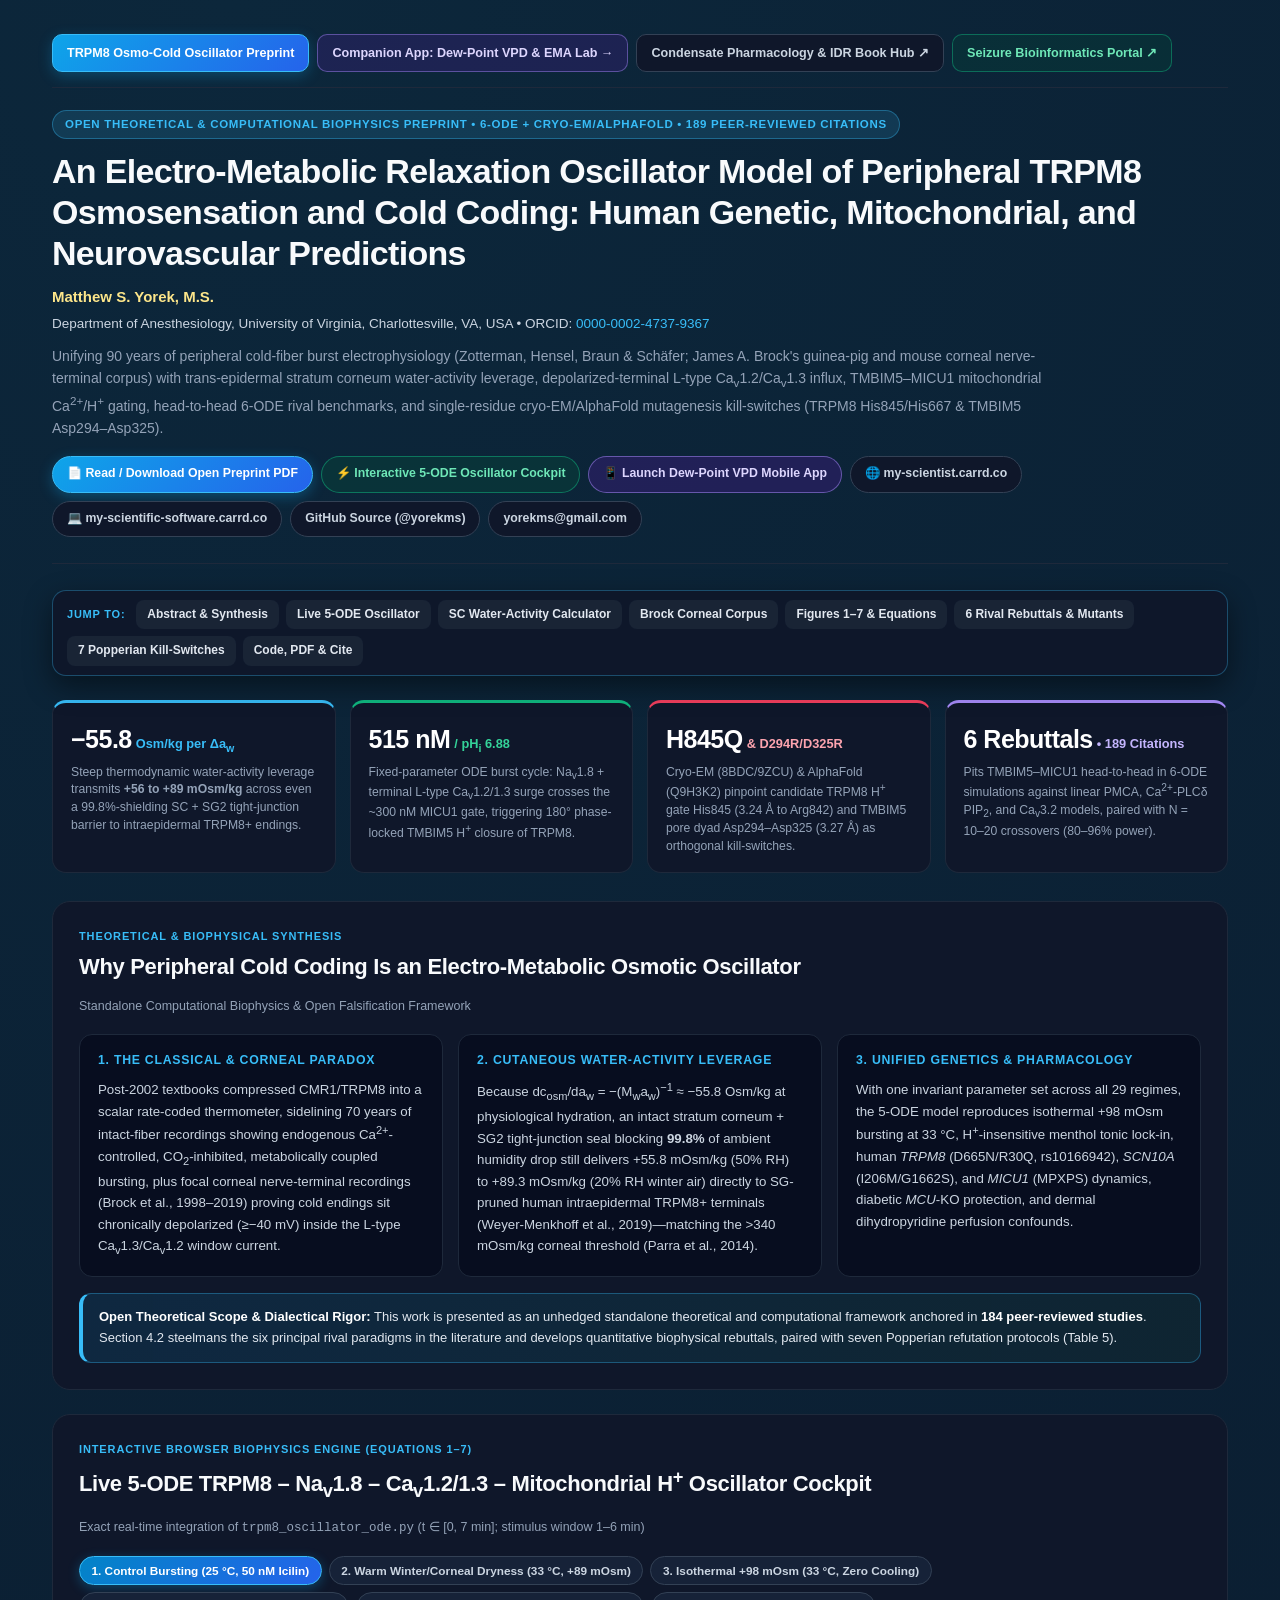
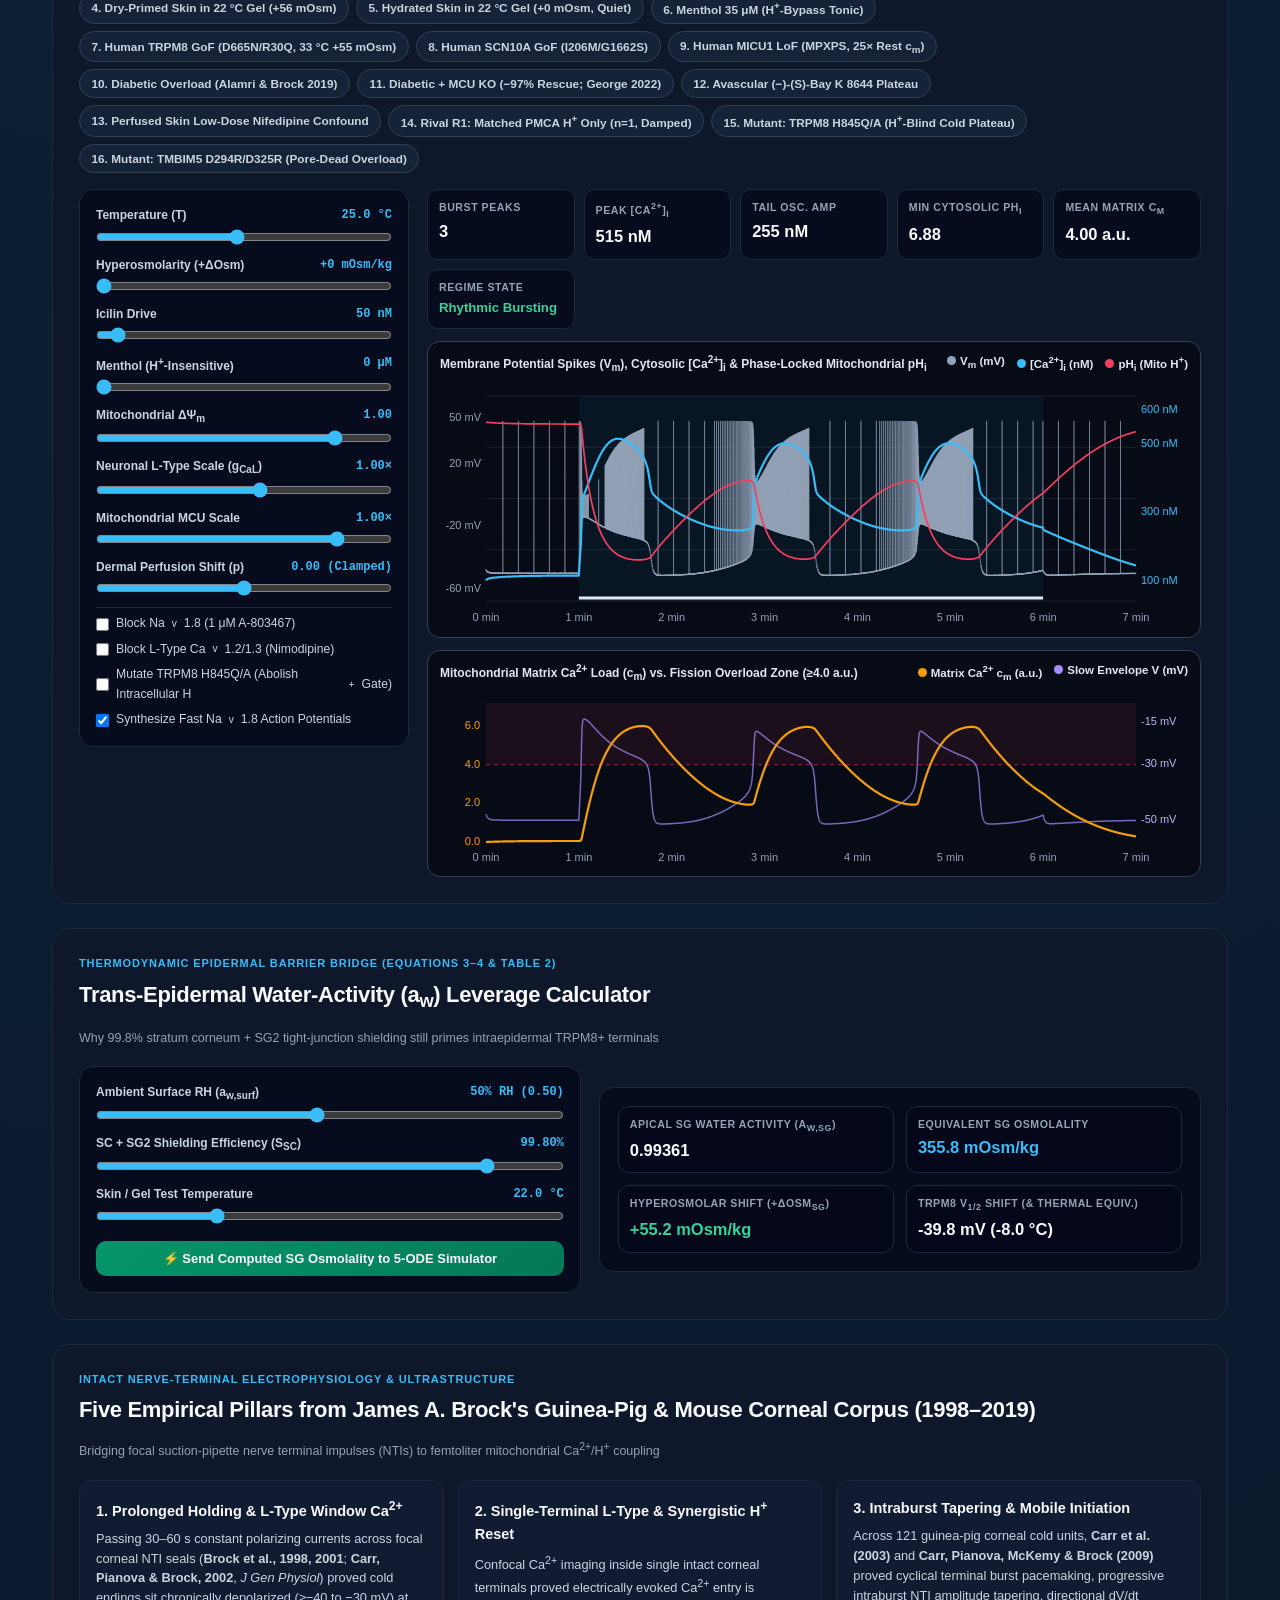
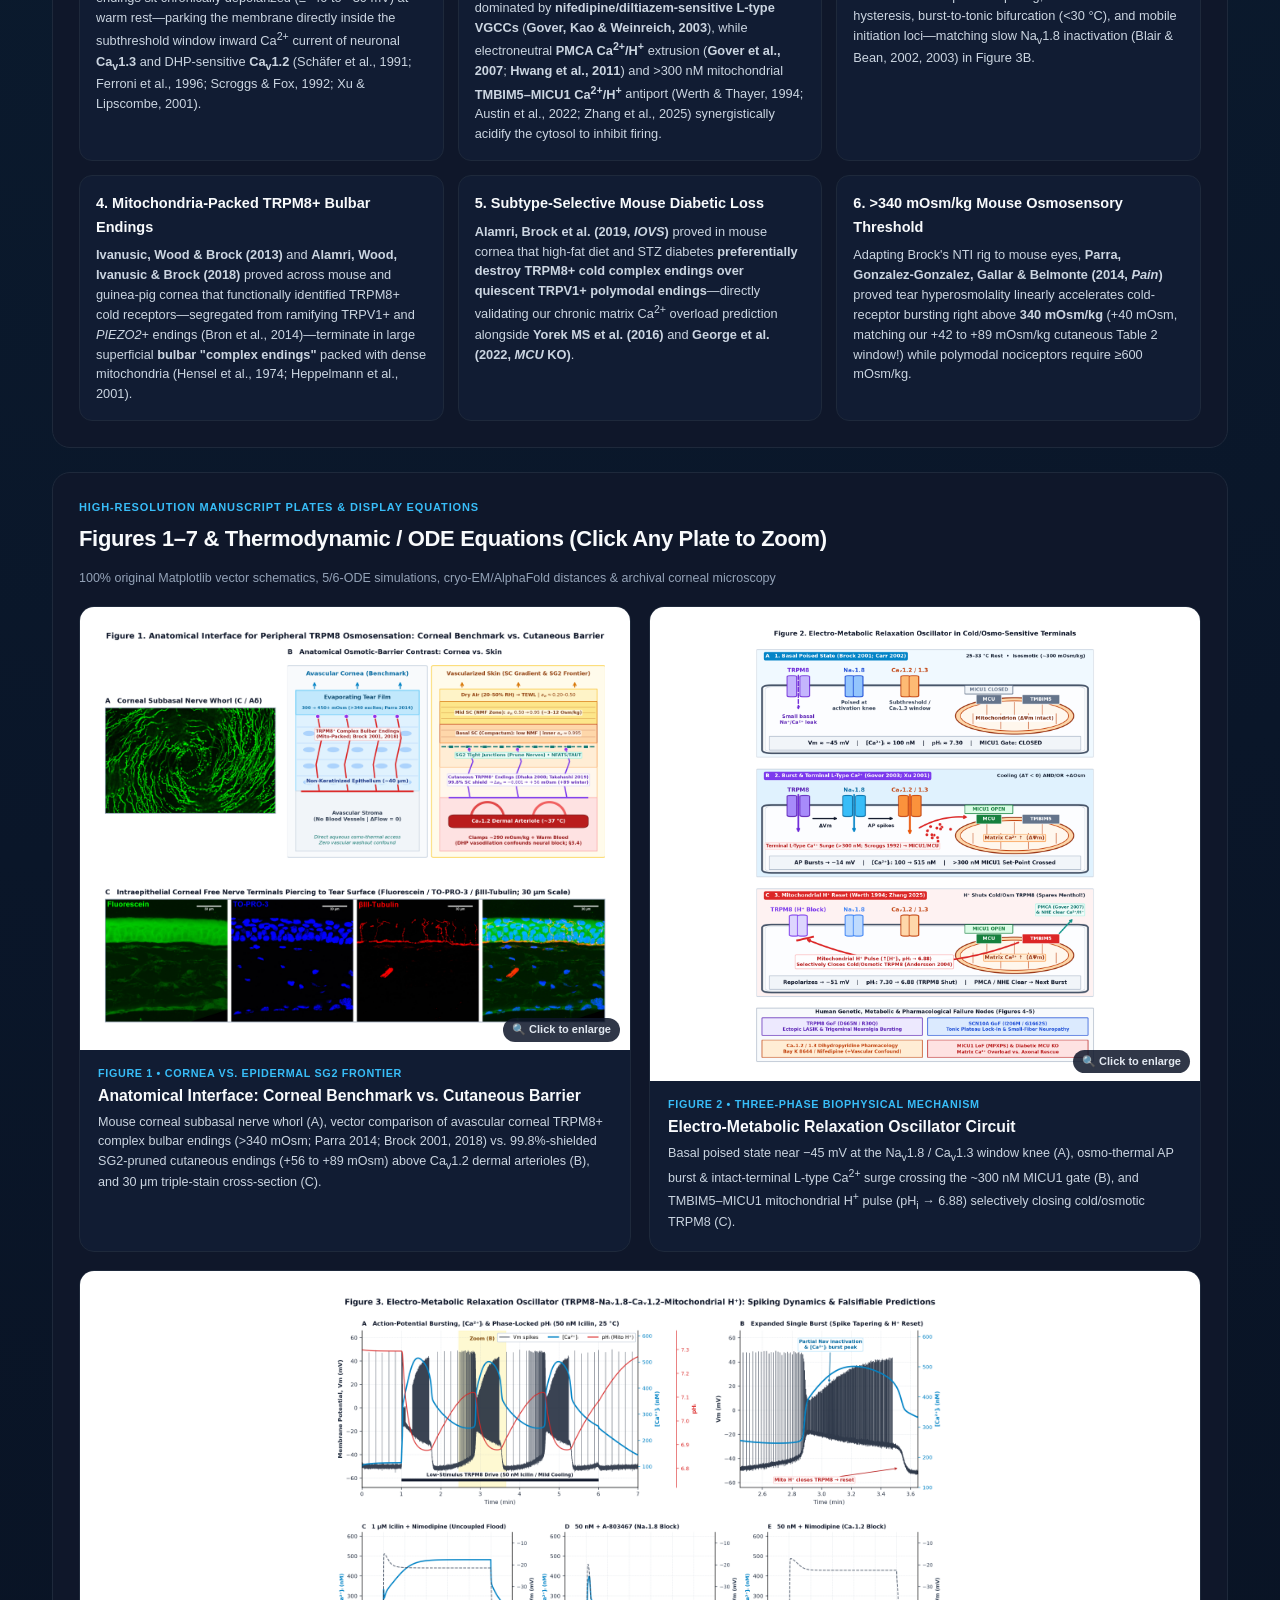
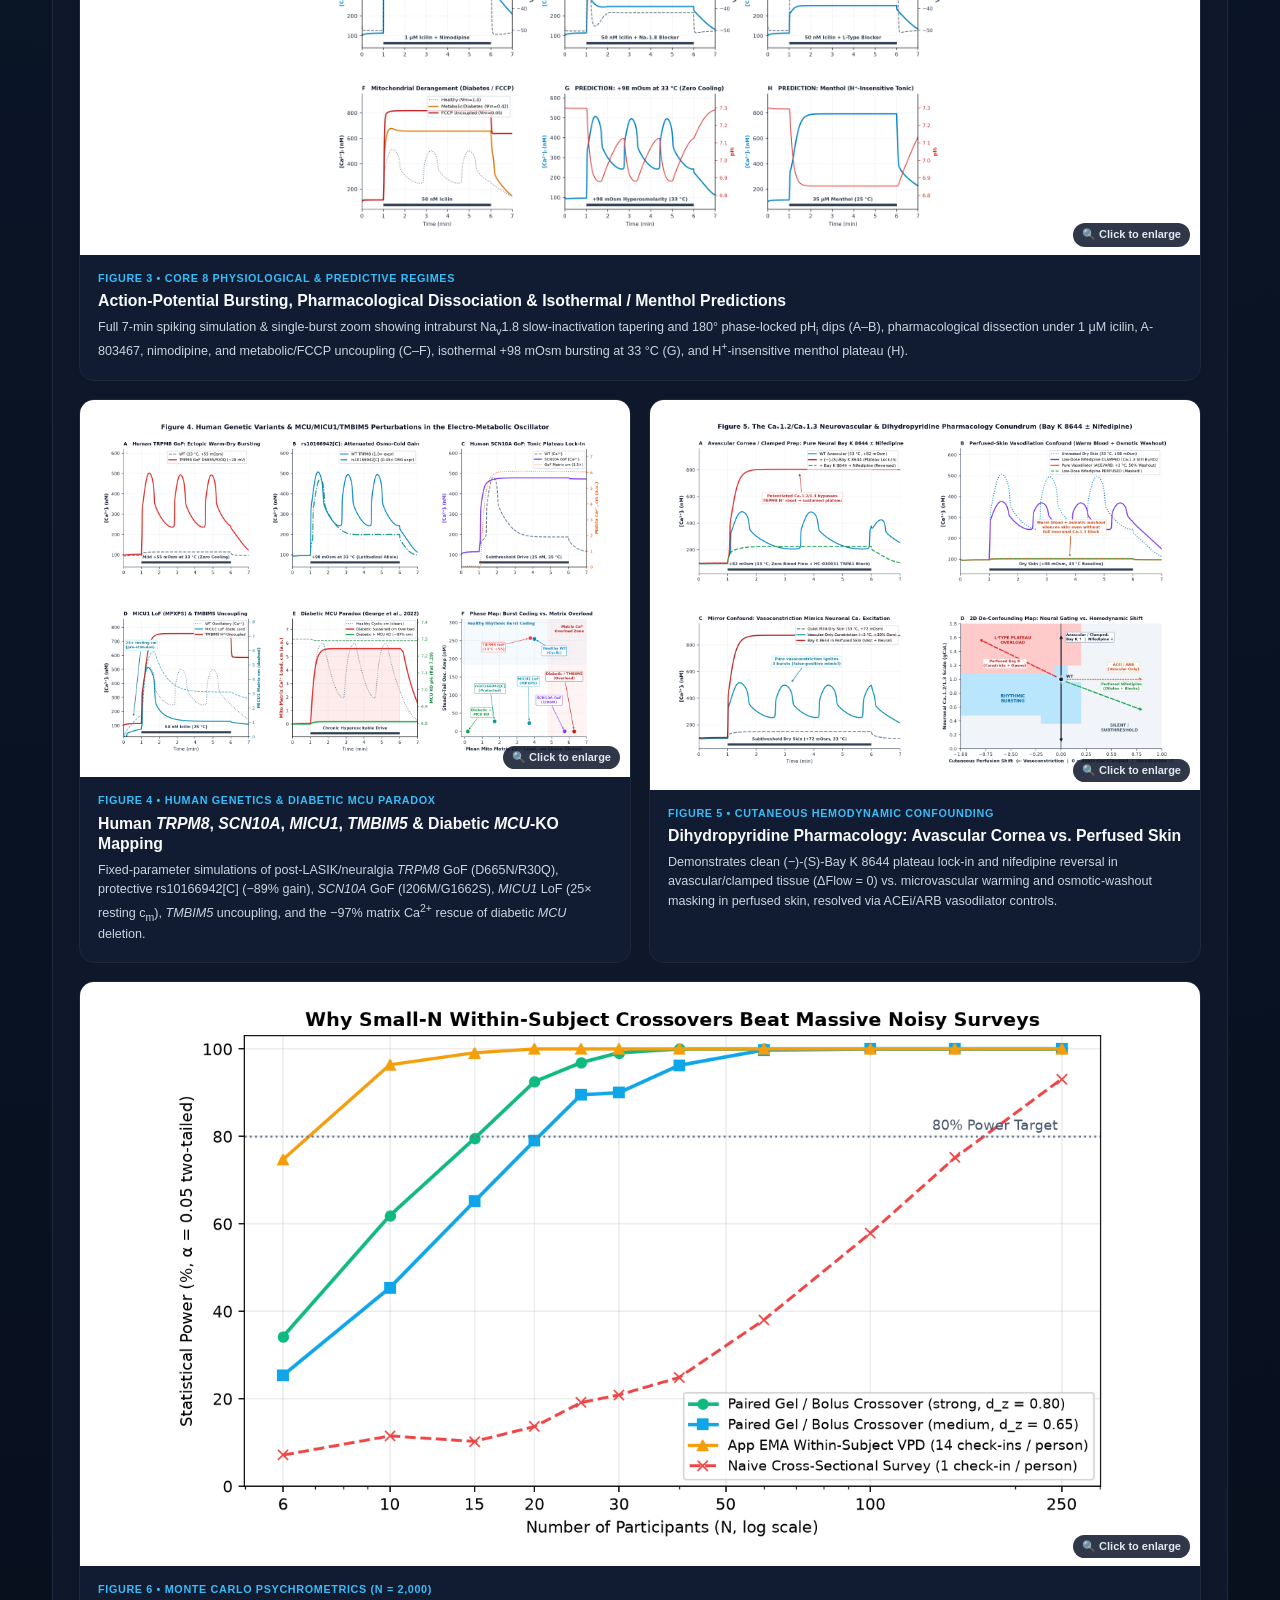
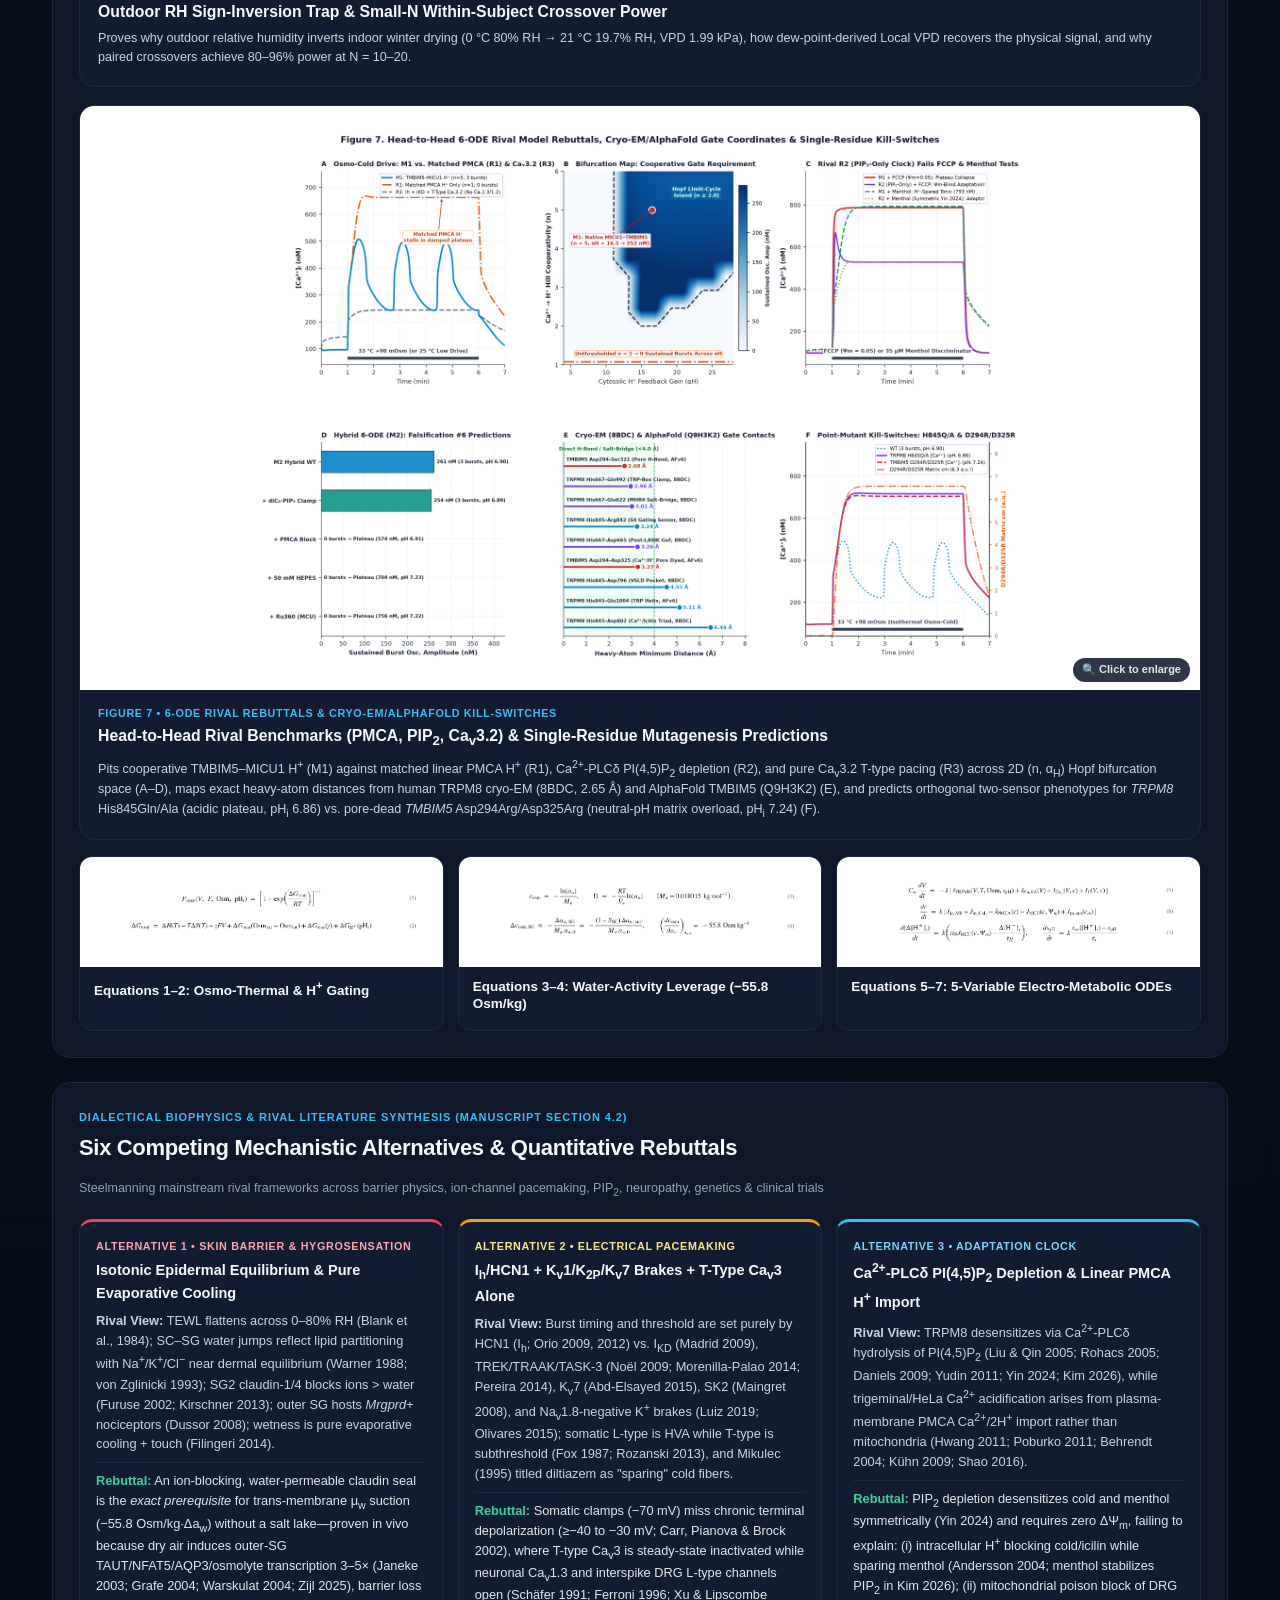
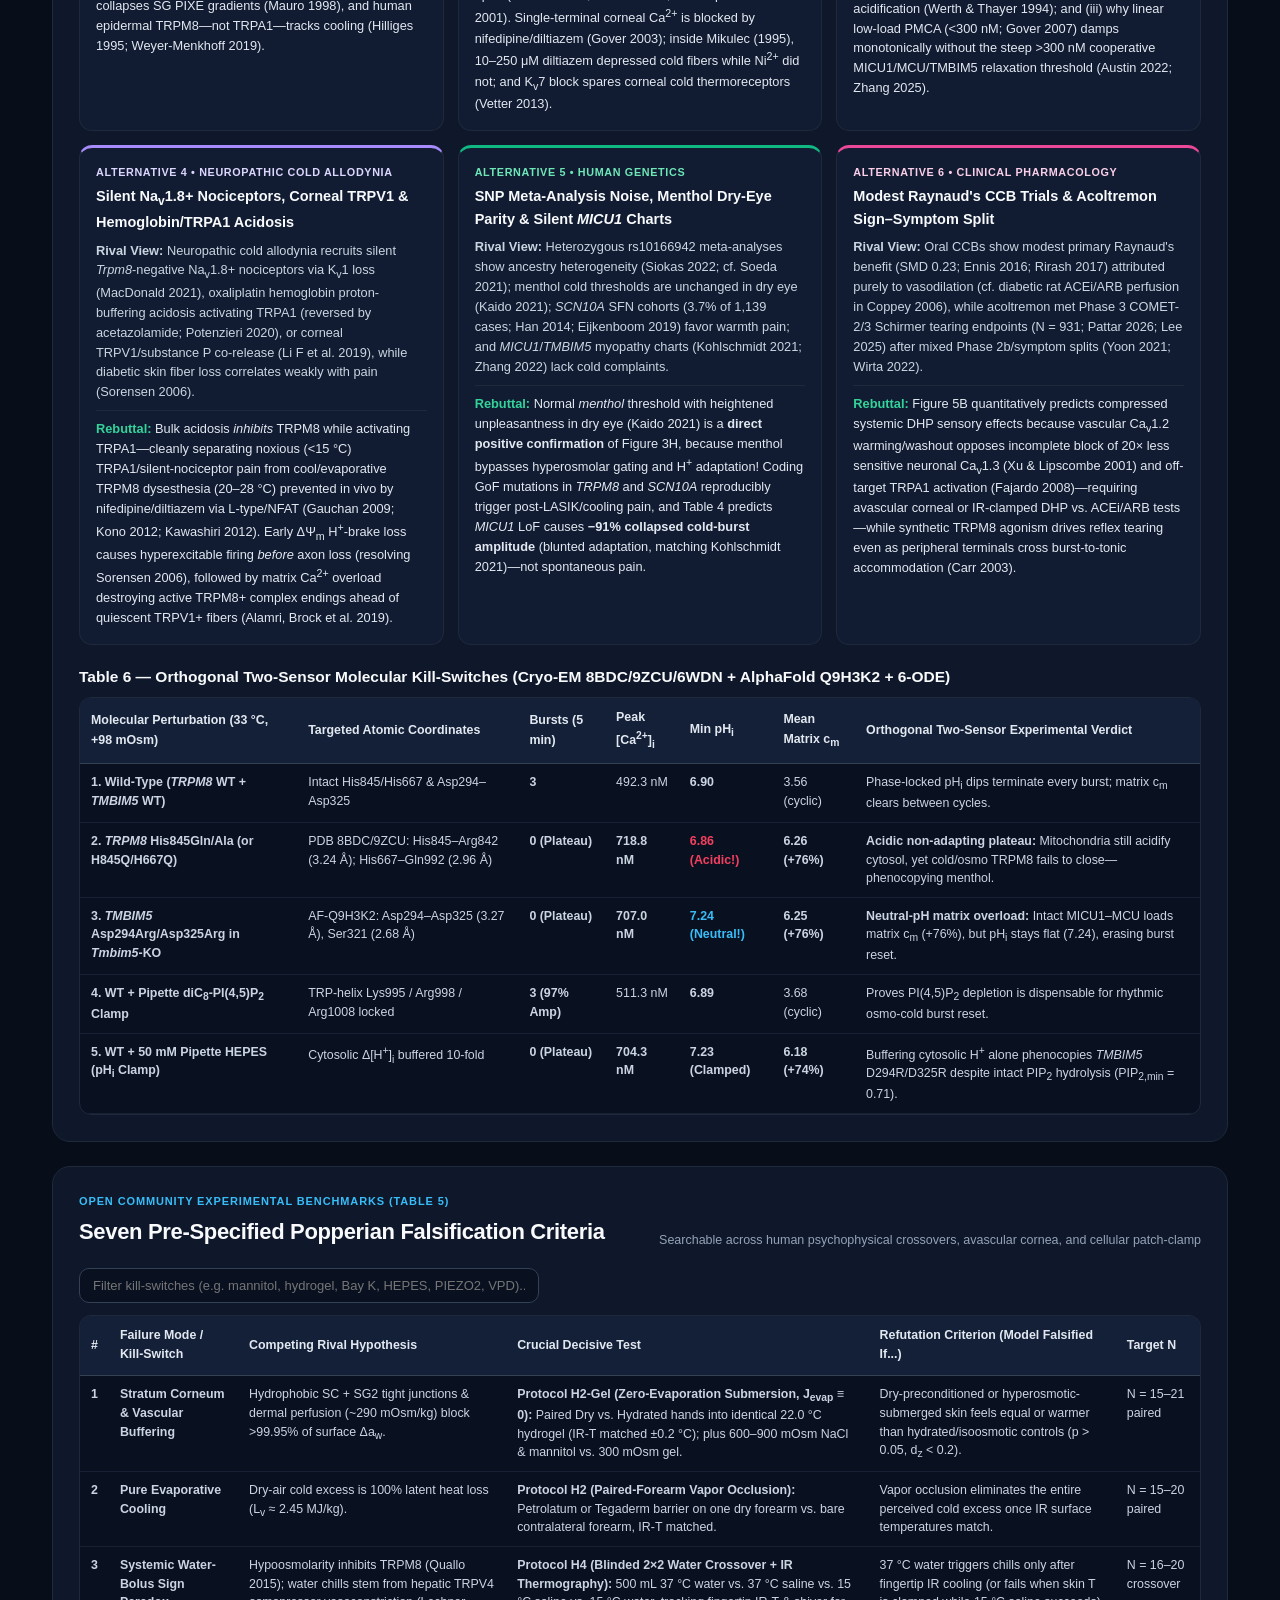
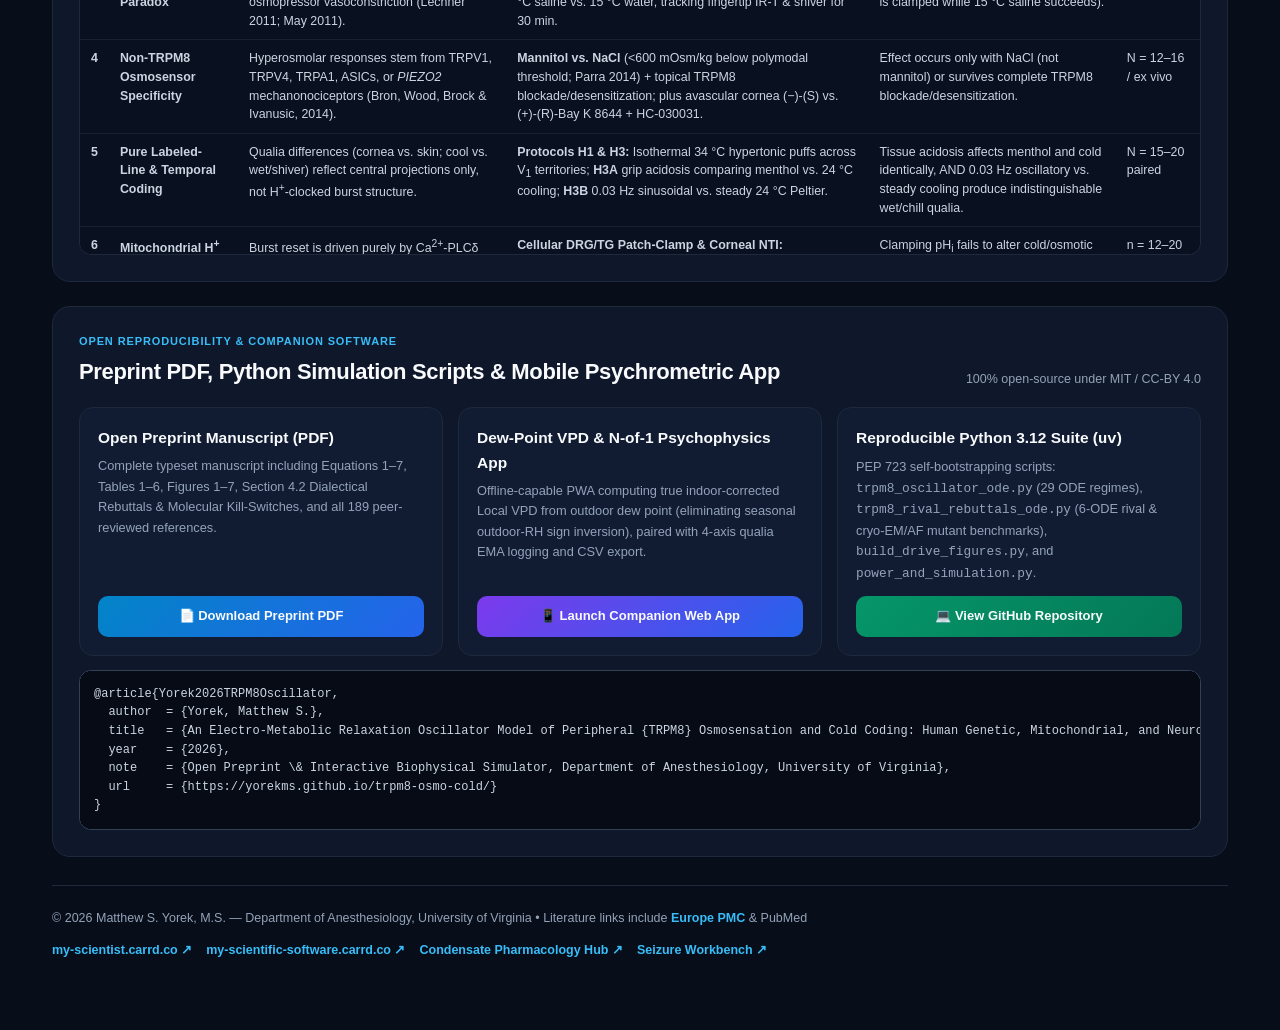
==== commit d44a2ded: "v2.3: Add 6-ODE rival benchmarks (Figure 7) and cryo-EM/AlphaFold point-mutant kill-switches (TRPM8 " ====
--- a/index.html
+++ b/index.html
@@ -280,11 +280,11 @@
   </nav>
 
   <header id="top">
-    <div class="eyebrow">Open Theoretical &amp; Computational Biophysics Preprint • 5-ODE Oscillator • 184 Peer-Reviewed Citations</div>
+    <div class="eyebrow">Open Theoretical &amp; Computational Biophysics Preprint • 6-ODE + Cryo-EM/AlphaFold • 189 Peer-Reviewed Citations</div>
     <h1>An Electro-Metabolic Relaxation Oscillator Model of Peripheral TRPM8 Osmosensation and Cold Coding: Human Genetic, Mitochondrial, and Neurovascular Predictions</h1>
     <div class="authors">Matthew S. Yorek, M.S.</div>
     <div class="affil">Department of Anesthesiology, University of Virginia, Charlottesville, VA, USA &bull; ORCID: <a href="https://orcid.org/0000-0002-4737-9367" target="_blank" rel="noopener" style="color:var(--sky);text-decoration:none;">0000-0002-4737-9367</a></div>
-    <p class="sub">Unifying 90 years of peripheral cold-fiber burst electrophysiology (Zotterman, Hensel, Braun &amp; Sch&auml;fer; James A. Brock's guinea-pig and mouse corneal nerve-terminal corpus) with trans-epidermal stratum corneum water-activity leverage, depolarized-terminal L-type Ca<sub>v</sub>1.2/Ca<sub>v</sub>1.3 influx, TMBIM5–MICU1 mitochondrial Ca<sup>2+</sup>/H<sup>+</sup> negative-feedback gating, and quantitative rebuttals to six competing alternative paradigms.</p>
+    <p class="sub">Unifying 90 years of peripheral cold-fiber burst electrophysiology (Zotterman, Hensel, Braun &amp; Sch&auml;fer; James A. Brock's guinea-pig and mouse corneal nerve-terminal corpus) with trans-epidermal stratum corneum water-activity leverage, depolarized-terminal L-type Ca<sub>v</sub>1.2/Ca<sub>v</sub>1.3 influx, TMBIM5–MICU1 mitochondrial Ca<sup>2+</sup>/H<sup>+</sup> gating, head-to-head 6-ODE rival benchmarks, and single-residue cryo-EM/AlphaFold mutagenesis kill-switches (TRPM8 His845/His667 &amp; TMBIM5 Asp294–Asp325).</p>
 
     <div class="pill-bar">
       <a class="nav-pill featured" href="assets/TRPM8_Electro_Metabolic_Oscillator_Preprint_Yorek.pdf" target="_blank">&#x1F4C4; Read / Download Open Preprint PDF</a>
@@ -303,8 +303,8 @@
     <a href="#simulator">Live 5-ODE Oscillator</a>
     <a href="#leverage">SC Water-Activity Calculator</a>
     <a href="#brock">Brock Corneal Corpus</a>
-    <a href="#figures">Figures 1–6 &amp; Equations</a>
-    <a href="#rebuttals">6 Rival Alternatives &amp; Rebuttals</a>
+    <a href="#figures">Figures 1–7 &amp; Equations</a>
+    <a href="#rebuttals">6 Rival Rebuttals &amp; Mutants</a>
     <a href="#falsifications">7 Popperian Kill-Switches</a>
     <a href="#downloads">Code, PDF &amp; Cite</a>
   </nav>
@@ -316,15 +316,15 @@
     </div>
     <div class="kpi em">
       <div><span class="kpi-val">515 nM</span><span class="kpi-unit">/ pH<sub>i</sub> 6.88</span></div>
-      <div class="kpi-desc">Fixed-parameter 5-ODE burst cycle: Na<sub>v</sub>1.8 + terminal L-type Ca<sub>v</sub>1.2/1.3 surge crosses the ~300 nM MICU1 gate, triggering 180&deg; phase-locked TMBIM5 H<sup>+</sup> closure of TRPM8.</div>
+      <div class="kpi-desc">Fixed-parameter ODE burst cycle: Na<sub>v</sub>1.8 + terminal L-type Ca<sub>v</sub>1.2/1.3 surge crosses the ~300 nM MICU1 gate, triggering 180&deg; phase-locked TMBIM5 H<sup>+</sup> closure of TRPM8.</div>
     </div>
     <div class="kpi ro">
-      <div><span class="kpi-val">&minus;97%</span><span class="kpi-unit">Matrix Ca<sup>2+</sup> Rescue</span></div>
-      <div class="kpi-desc">Resolves why TRPM8+ corneal complex endings degenerate before TRPV1+ nociceptors in diabetes (Alamri, Brock et al. 2019; Yorek 2016) and how <em>MCU</em> deletion rescues axons (George 2022).</div>
+      <div><span class="kpi-val">H845Q</span><span class="kpi-unit">&amp; D294R/D325R</span></div>
+      <div class="kpi-desc">Cryo-EM (8BDC/9ZCU) &amp; AlphaFold (Q9H3K2) pinpoint candidate TRPM8 H<sup>+</sup> gate His845 (3.24 &Aring; to Arg842) and TMBIM5 pore dyad Asp294–Asp325 (3.27 &Aring;) as orthogonal kill-switches.</div>
     </div>
     <div class="kpi vi">
-      <div><span class="kpi-val">6 Rebuttals</span><span class="kpi-unit">&bull; 7 Kill-Switches</span></div>
-      <div class="kpi-desc">Steelmans &amp; quantitatively rebuts 6 mainstream alternative theories across 184 peer-reviewed citations, paired with N = 10–20 crossovers (80–96% Monte Carlo power).</div>
+      <div><span class="kpi-val">6 Rebuttals</span><span class="kpi-unit">&bull; 189 Citations</span></div>
+      <div class="kpi-desc">Pits TMBIM5–MICU1 head-to-head in 6-ODE simulations against linear PMCA, Ca<sup>2+</sup>-PLC&delta; PIP<sub>2</sub>, and Ca<sub>v</sub>3.2 models, paired with N = 10–20 crossovers (80–96% power).</div>
     </div>
   </div>
 
@@ -376,6 +376,9 @@
       <button type="button" class="preset-btn" data-preset="diabetic_mcuko">11. Diabetic + MCU KO (&minus;97% Rescue; George 2022)</button>
       <button type="button" class="preset-btn" data-preset="bayk">12. Avascular (&minus;)-(S)-Bay K 8644 Plateau</button>
       <button type="button" class="preset-btn" data-preset="perf_nif">13. Perfused Skin Low-Dose Nifedipine Confound</button>
+      <button type="button" class="preset-btn" data-preset="rival_pmca">14. Rival R1: Matched PMCA H<sup>+</sup> Only (n=1, Damped)</button>
+      <button type="button" class="preset-btn" data-preset="mut_h845q">15. Mutant: TRPM8 H845Q/A (H<sup>+</sup>-Blind Cold Plateau)</button>
+      <button type="button" class="preset-btn" data-preset="mut_d294r">16. Mutant: TMBIM5 D294R/D325R (Pore-Dead Overload)</button>
     </div>
 
     <div class="sim-layout">
@@ -415,6 +418,7 @@
         <div class="chk-grid">
           <label><input type="checkbox" id="chk-nav"> Block Na<sub>v</sub>1.8 (1 &mu;M A-803467)</label>
           <label><input type="checkbox" id="chk-cal"> Block L-Type Ca<sub>v</sub>1.2/1.3 (Nimodipine)</label>
+          <label><input type="checkbox" id="chk-hgate"> Mutate TRPM8 H845Q/A (Abolish Intracellular H<sup>+</sup> Gate)</label>
           <label><input type="checkbox" id="chk-spikes" checked> Synthesize Fast Na<sub>v</sub>1.8 Action Potentials</label>
         </div>
       </div>
@@ -526,8 +530,8 @@
   <section class="panel" id="figures">
     <div class="sec-eyebrow">High-Resolution Manuscript Plates &amp; Display Equations</div>
     <div class="sec-hdr">
-      <h2>Figures 1–6 &amp; Thermodynamic / 5-ODE Equations (Click Any Plate to Zoom)</h2>
-      <span class="sec-note">100% original Matplotlib vector schematics, ODE simulations, and archival corneal microscopy</span>
+      <h2>Figures 1–7 &amp; Thermodynamic / ODE Equations (Click Any Plate to Zoom)</h2>
+      <span class="sec-note">100% original Matplotlib vector schematics, 5/6-ODE simulations, cryo-EM/AlphaFold distances &amp; archival corneal microscopy</span>
     </div>
 
     <div class="fig-grid">
@@ -600,6 +604,18 @@
           <div class="fig-tag">Figure 6 &bull; Monte Carlo Psychrometrics (N = 2,000)</div>
           <h3>Outdoor RH Sign-Inversion Trap &amp; Small-N Within-Subject Crossover Power</h3>
           <p>Proves why outdoor relative humidity inverts indoor winter drying (0 &deg;C 80% RH &rarr; 21 &deg;C 19.7% RH, VPD 1.99 kPa), how dew-point-derived Local VPD recovers the physical signal, and why paired crossovers achieve 80–96% power at N = 10–20.</p>
+        </div>
+      </article>
+
+      <article class="fig-card wide">
+        <div class="fig-img-wrap" data-full="analysis/outputs/fig7_rival_models_molecular_test.png" data-cap="Figure 7. Head-to-Head 6-ODE Rival Model Rebuttals, Cryo-EM/AlphaFold Gate Coordinates, and Single-Residue Kill-Switches.">
+          <img src="analysis/outputs/fig7_rival_models_molecular_test.png" alt="Figure 7 Head-to-Head 6-ODE Rival Rebuttals and Molecular Kill-Switches" loading="lazy">
+          <span class="zoom-hint">&#x1F50D; Click to enlarge</span>
+        </div>
+        <div class="fig-body">
+          <div class="fig-tag">Figure 7 &bull; 6-ODE Rival Rebuttals &amp; Cryo-EM/AlphaFold Kill-Switches</div>
+          <h3>Head-to-Head Rival Benchmarks (PMCA, PIP<sub>2</sub>, Ca<sub>v</sub>3.2) &amp; Single-Residue Mutagenesis Predictions</h3>
+          <p>Pits cooperative TMBIM5–MICU1 H<sup>+</sup> (M1) against matched linear PMCA H<sup>+</sup> (R1), Ca<sup>2+</sup>-PLC&delta; PI(4,5)P<sub>2</sub> depletion (R2), and pure Ca<sub>v</sub>3.2 T-type pacing (R3) across 2D (n, &alpha;<sub>H</sub>) Hopf bifurcation space (A–D), maps exact heavy-atom distances from human TRPM8 cryo-EM (8BDC, 2.65 &Aring;) and AlphaFold TMBIM5 (Q9H3K2) (E), and predicts orthogonal two-sensor phenotypes for <em>TRPM8</em> His845Gln/Ala (acidic plateau, pH<sub>i</sub> 6.86) vs. pore-dead <em>TMBIM5</em> Asp294Arg/Asp325Arg (neutral-pH matrix overload, pH<sub>i</sub> 7.24) (F).</p>
         </div>
       </article>
     </div>
@@ -669,6 +685,72 @@
         <h3>Modest Raynaud's CCB Trials &amp; Acoltremon Sign–Symptom Split</h3>
         <p style="margin-bottom:8px;"><strong>Rival View:</strong> Oral CCBs show modest primary Raynaud's benefit (SMD 0.23; Ennis 2016; Rirash 2017) attributed purely to vasodilation (cf. diabetic rat ACEi/ARB perfusion in Coppey 2006), while acoltremon met Phase 3 COMET-2/3 Schirmer tearing endpoints (N = 931; Pattar 2026; Lee 2025) after mixed Phase 2b/symptom splits (Yoon 2021; Wirta 2022).</p>
         <p style="color:#e2e8f0;border-top:1px solid #1e293b;padding-top:8px;"><strong style="color:#34d399;">Rebuttal:</strong> Figure 5B quantitatively predicts compressed systemic DHP sensory effects because vascular Ca<sub>v</sub>1.2 warming/washout opposes incomplete block of 20&times; less sensitive neuronal Ca<sub>v</sub>1.3 (Xu &amp; Lipscombe 2001) and off-target TRPA1 activation (Fajardo 2008)—requiring avascular corneal or IR-clamped DHP vs. ACEi/ARB tests—while synthetic TRPM8 agonism drives reflex tearing even as peripheral terminals cross burst-to-tonic accommodation (Carr 2003).</p>
+      </div>
+    </div>
+
+    <div style="margin-top:20px;">
+      <h3 style="font-size:15.5px;color:#f8fafc;margin-bottom:8px;">Table 6 &mdash; Orthogonal Two-Sensor Molecular Kill-Switches (Cryo-EM 8BDC/9ZCU/6WDN + AlphaFold Q9H3K2 + 6-ODE)</h3>
+      <div class="tbl-scroll">
+        <table class="data-tbl">
+          <thead>
+            <tr>
+              <th>Molecular Perturbation (33 &deg;C, +98 mOsm)</th>
+              <th>Targeted Atomic Coordinates</th>
+              <th>Bursts (5 min)</th>
+              <th>Peak [Ca<sup>2+</sup>]<sub>i</sub></th>
+              <th>Min pH<sub>i</sub></th>
+              <th>Mean Matrix c<sub>m</sub></th>
+              <th>Orthogonal Two-Sensor Experimental Verdict</th>
+            </tr>
+          </thead>
+          <tbody>
+            <tr>
+              <td><strong>1. Wild-Type (<em>TRPM8</em> WT + <em>TMBIM5</em> WT)</strong></td>
+              <td>Intact His845/His667 &amp; Asp294–Asp325</td>
+              <td><strong>3</strong></td>
+              <td>492.3 nM</td>
+              <td><strong>6.90</strong></td>
+              <td>3.56 (cyclic)</td>
+              <td>Phase-locked pH<sub>i</sub> dips terminate every burst; matrix c<sub>m</sub> clears between cycles.</td>
+            </tr>
+            <tr>
+              <td><strong>2. <em>TRPM8</em> His845Gln/Ala (or H845Q/H667Q)</strong></td>
+              <td>PDB 8BDC/9ZCU: His845–Arg842 (3.24 &Aring;); His667–Gln992 (2.96 &Aring;)</td>
+              <td><strong>0 (Plateau)</strong></td>
+              <td><strong>718.8 nM</strong></td>
+              <td style="color:#f43f5e;font-weight:800;">6.86 (Acidic!)</td>
+              <td><strong>6.26 (+76%)</strong></td>
+              <td><strong>Acidic non-adapting plateau:</strong> Mitochondria still acidify cytosol, yet cold/osmo TRPM8 fails to close&mdash;phenocopying menthol.</td>
+            </tr>
+            <tr>
+              <td><strong>3. <em>TMBIM5</em> Asp294Arg/Asp325Arg in <em>Tmbim5</em>-KO</strong></td>
+              <td>AF-Q9H3K2: Asp294–Asp325 (3.27 &Aring;), Ser321 (2.68 &Aring;)</td>
+              <td><strong>0 (Plateau)</strong></td>
+              <td><strong>707.0 nM</strong></td>
+              <td style="color:#38bdf8;font-weight:800;">7.24 (Neutral!)</td>
+              <td><strong>6.25 (+76%)</strong></td>
+              <td><strong>Neutral-pH matrix overload:</strong> Intact MICU1–MCU loads matrix c<sub>m</sub> (+76%), but pH<sub>i</sub> stays flat (7.24), erasing burst reset.</td>
+            </tr>
+            <tr>
+              <td><strong>4. WT + Pipette diC<sub>8</sub>-PI(4,5)P<sub>2</sub> Clamp</strong></td>
+              <td>TRP-helix Lys995 / Arg998 / Arg1008 locked</td>
+              <td><strong>3 (97% Amp)</strong></td>
+              <td>511.3 nM</td>
+              <td><strong>6.89</strong></td>
+              <td>3.68 (cyclic)</td>
+              <td>Proves PI(4,5)P<sub>2</sub> depletion is dispensable for rhythmic osmo-cold burst reset.</td>
+            </tr>
+            <tr>
+              <td><strong>5. WT + 50 mM Pipette HEPES (pH<sub>i</sub> Clamp)</strong></td>
+              <td>Cytosolic &Delta;[H<sup>+</sup>]<sub>i</sub> buffered 10-fold</td>
+              <td><strong>0 (Plateau)</strong></td>
+              <td><strong>704.3 nM</strong></td>
+              <td><strong>7.23 (Clamped)</strong></td>
+              <td><strong>6.18 (+74%)</strong></td>
+              <td>Buffering cytosolic H<sup>+</sup> alone phenocopies <em>TMBIM5</em> D294R/D325R despite intact PIP<sub>2</sub> hydrolysis (PIP<sub>2,min</sub> = 0.71).</td>
+            </tr>
+          </tbody>
+        </table>
       </div>
     </div>
   </section>
@@ -768,7 +850,7 @@
       <div class="dl-card">
         <div>
           <h3>Open Preprint Manuscript (PDF)</h3>
-          <p>Complete typeset manuscript including Equations 1–7, Tables 1–5, Figures 1–6, Section 4.2 Dialectical Rebuttals, and all 184 peer-reviewed references.</p>
+          <p>Complete typeset manuscript including Equations 1–7, Tables 1–6, Figures 1–7, Section 4.2 Dialectical Rebuttals &amp; Molecular Kill-Switches, and all 189 peer-reviewed references.</p>
         </div>
         <a class="btn sky" href="assets/TRPM8_Electro_Metabolic_Oscillator_Preprint_Yorek.pdf" target="_blank">&#x1F4C4; Download Preprint PDF</a>
       </div>
@@ -782,7 +864,7 @@
       <div class="dl-card">
         <div>
           <h3>Reproducible Python 3.12 Suite (<code>uv</code>)</h3>
-          <p>PEP 723 self-bootstrapping scripts: <code>trpm8_oscillator_ode.py</code> (29 ODE regimes, Radau/BDF), <code>build_drive_figures.py</code>, <code>power_and_simulation.py</code>, and <code>analyze_ema_export.py</code>.</p>
+          <p>PEP 723 self-bootstrapping scripts: <code>trpm8_oscillator_ode.py</code> (29 ODE regimes), <code>trpm8_rival_rebuttals_ode.py</code> (6-ODE rival &amp; cryo-EM/AF mutant benchmarks), <code>build_drive_figures.py</code>, and <code>power_and_simulation.py</code>.</p>
         </div>
         <a class="btn emerald" href="https://github.com/yorekms/trpm8-osmo-cold" target="_blank" rel="noopener">&#x1F4BB; View GitHub Repository</a>
       </div>
@@ -831,11 +913,14 @@
     micu1_lof:     { temp: 25.0, osm: 0,   icilin: 50,   menthol: 0,  psi: 1.00, cal: 1.00, mcu: 1.00, perf: 0.00, bNav: false, bCal: false, vhM8: 0,   exprM8: 1.0, vhNav: 0,  kdMicu: 0.14, nMicu: 1.8, tmbim5: 1.0, vhCal: 0 },
     diabetic:      { temp: 25.0, osm: 0,   icilin: 70,   menthol: 0,  psi: 0.85, cal: 1.00, mcu: 1.00, perf: 0.00, bNav: false, bCal: false, vhM8: 0,   exprM8: 1.0, vhNav: 0,  kdMicu: 0.30, nMicu: 5.0, tmbim5: 0.45, vhCal: 0 },
     diabetic_mcuko:{ temp: 25.0, osm: 0,   icilin: 70,   menthol: 0,  psi: 0.85, cal: 1.00, mcu: 0.03, perf: 0.00, bNav: false, bCal: false, vhM8: 0,   exprM8: 1.0, vhNav: 0,  kdMicu: 0.30, nMicu: 5.0, tmbim5: 0.45, vhCal: 0 },
-    bayk:          { temp: 33.0, osm: 82,  icilin: 0,    menthol: 0,  psi: 1.00, cal: 1.60, mcu: 1.00, perf: 0.00, bNav: false, bCal: false, vhM8: 0,   exprM8: 1.0, vhNav: 0,  kdMicu: 0.30, nMicu: 5.0, tmbim5: 1.0, vhCal: -4 },
-    perf_nif:      { temp: 33.0, osm: 98,  icilin: 0,    menthol: 0,  psi: 1.00, cal: 0.60, mcu: 1.00, perf: 0.91, bNav: false, bCal: false, vhM8: 0,   exprM8: 1.0, vhNav: 0,  kdMicu: 0.30, nMicu: 5.0, tmbim5: 1.0, vhCal: 0 }
+    bayk:          { temp: 33.0, osm: 82,  icilin: 0,    menthol: 0,  psi: 1.00, cal: 1.60, mcu: 1.00, perf: 0.00, bNav: false, bCal: false, hGateOff: false, vhM8: 0,   exprM8: 1.0, vhNav: 0,  kdMicu: 0.30, nMicu: 5.0, tmbim5: 1.0, pmcaH: 0.0, vhCal: -4 },
+    perf_nif:      { temp: 33.0, osm: 98,  icilin: 0,    menthol: 0,  psi: 1.00, cal: 0.60, mcu: 1.00, perf: 0.91, bNav: false, bCal: false, hGateOff: false, vhM8: 0,   exprM8: 1.0, vhNav: 0,  kdMicu: 0.30, nMicu: 5.0, tmbim5: 1.0, pmcaH: 0.0, vhCal: 0 },
+    rival_pmca:    { temp: 33.0, osm: 98,  icilin: 0,    menthol: 0,  psi: 1.00, cal: 1.00, mcu: 1.00, perf: 0.00, bNav: false, bCal: false, hGateOff: false, vhM8: 0,   exprM8: 1.0, vhNav: 0,  kdMicu: 0.30, nMicu: 5.0, tmbim5: 0.0, pmcaH: 16.5, vhCal: 0 },
+    mut_h845q:     { temp: 33.0, osm: 98,  icilin: 0,    menthol: 0,  psi: 1.00, cal: 1.00, mcu: 1.00, perf: 0.00, bNav: false, bCal: false, hGateOff: true,  vhM8: 0,   exprM8: 1.0, vhNav: 0,  kdMicu: 0.30, nMicu: 5.0, tmbim5: 0.9, pmcaH: 3.2, vhCal: 0 },
+    mut_d294r:     { temp: 33.0, osm: 98,  icilin: 0,    menthol: 0,  psi: 1.00, cal: 1.00, mcu: 1.00, perf: 0.00, bNav: false, bCal: false, hGateOff: false, vhM8: 0,   exprM8: 1.0, vhNav: 0,  kdMicu: 0.30, nMicu: 5.0, tmbim5: 0.0, pmcaH: 3.2, vhCal: 0 }
   };
 
-  let extra = { vhM8: 0, exprM8: 1.0, vhNav: 0, kdMicu: 0.30, nMicu: 5.0, tmbim5: 1.0, vhCal: 0 };
+  let extra = { vhM8: 0, exprM8: 1.0, vhNav: 0, kdMicu: 0.30, nMicu: 5.0, tmbim5: 1.0, pmcaH: 0.0, vhCal: 0 };
 
   function sig(x) {
     const z = x < -40 ? -40 : (x > 40 ? 40 : x);
@@ -872,8 +957,9 @@
       const ps = sig((V - (vh - 250.0 * ic_f)) / 13.0);
       const pm = men_now > 0 ? sig((V - (vh - 82.0 * (men_now / (men_now + 60.0)))) / 13.0) : 0.0;
 
-      const s_eff = s + (1.0 - s) * (0.65 * ic_f * ic_f);
-      const peff = Math.max(ps * s_eff, pm * (0.98 + 0.02 * s));
+      const s_gate = cfg.hGateOff ? 1.0 : s;
+      const s_eff = s_gate + (1.0 - s_gate) * (0.65 * ic_f * ic_f);
+      const peff = Math.max(ps * s_eff, pm * (0.98 + 0.02 * s_gate));
       const I_M8 = g_M8_max * peff * (V - E_M8);
 
       const m_nav = sig((V + 34.0 - cfg.vhNav) / 3.2) * (1.0 - 0.76 * sig((V + 16.0 - cfg.vhNav) / 3.5));
@@ -897,7 +983,7 @@
 
       out[1] = k_rate * (Jin_m8 + Jin_cal - J_pmca - J_mcu + J_mout);
       out[2] = k_rate * (J_mcu - J_mout);
-      out[3] = k_rate * (16.5 * cfg.tmbim5 * J_mcu - dh / 11.0);
+      out[3] = k_rate * (16.5 * cfg.tmbim5 * J_mcu + (cfg.pmcaH || 0.0) * Math.max(0.0, J_pmca) - dh / 11.0);
       const s_inf = 1.0 / (1.0 + Math.pow((H0 + dh) / 74.0, 8.0));
       out[4] = k_rate * (s_inf - s) / 9.0;
     }
@@ -1175,6 +1261,7 @@
     const perf = parseFloat(document.getElementById('sl-perf').value);
     const bNav = document.getElementById('chk-nav').checked;
     const bCal = document.getElementById('chk-cal').checked;
+    const hGateOff = document.getElementById('chk-hgate').checked;
     const showSpikes = document.getElementById('chk-spikes').checked;
 
     document.getElementById('lbl-temp').textContent = temp.toFixed(1) + ' °C';
@@ -1186,7 +1273,7 @@
     document.getElementById('lbl-mcu').textContent = mcu.toFixed(2) + '×';
     document.getElementById('lbl-perf').textContent = perf.toFixed(2) + (perf === 0 ? ' (Clamped)' : (perf > 0 ? ' (Dilate)' : ' (Constrict)'));
 
-    const sim = simulateODE(Object.assign({ temp, osm, icilin, menthol, psi, cal, mcu, perf, bNav, bCal, showSpikes }, extra));
+    const sim = simulateODE(Object.assign({ temp, osm, icilin, menthol, psi, cal, mcu, perf, bNav, bCal, hGateOff, showSpikes }, extra));
 
     document.getElementById('st-peaks').textContent = sim.peaks;
     document.getElementById('st-camax').textContent = Math.round(sim.caMax) + ' nM';
@@ -1219,7 +1306,7 @@
   function applyPreset(key) {
     const p = PRESETS[key];
     if (!p) return;
-    extra = { vhM8: p.vhM8, exprM8: p.exprM8, vhNav: p.vhNav, kdMicu: p.kdMicu, nMicu: p.nMicu, tmbim5: p.tmbim5, vhCal: p.vhCal };
+    extra = { vhM8: p.vhM8, exprM8: p.exprM8, vhNav: p.vhNav, kdMicu: p.kdMicu, nMicu: p.nMicu, tmbim5: p.tmbim5, pmcaH: p.pmcaH || 0.0, vhCal: p.vhCal };
     document.getElementById('sl-temp').value = p.temp;
     document.getElementById('sl-osm').value = p.osm;
     document.getElementById('sl-icilin').value = p.icilin;
@@ -1230,6 +1317,7 @@
     document.getElementById('sl-perf').value = p.perf;
     document.getElementById('chk-nav').checked = p.bNav;
     document.getElementById('chk-cal').checked = p.bCal;
+    document.getElementById('chk-hgate').checked = !!p.hGateOff;
     runAndRender();
   }
 
@@ -1241,7 +1329,7 @@
     });
   });
 
-  ['sl-temp','sl-osm','sl-icilin','sl-menthol','sl-psi','sl-cal','sl-mcu','sl-perf','chk-nav','chk-cal','chk-spikes'].forEach(id => {
+  ['sl-temp','sl-osm','sl-icilin','sl-menthol','sl-psi','sl-cal','sl-mcu','sl-perf','chk-nav','chk-cal','chk-hgate','chk-spikes'].forEach(id => {
     document.getElementById(id).addEventListener('input', runAndRender);
   });
   window.addEventListener('resize', runAndRender);
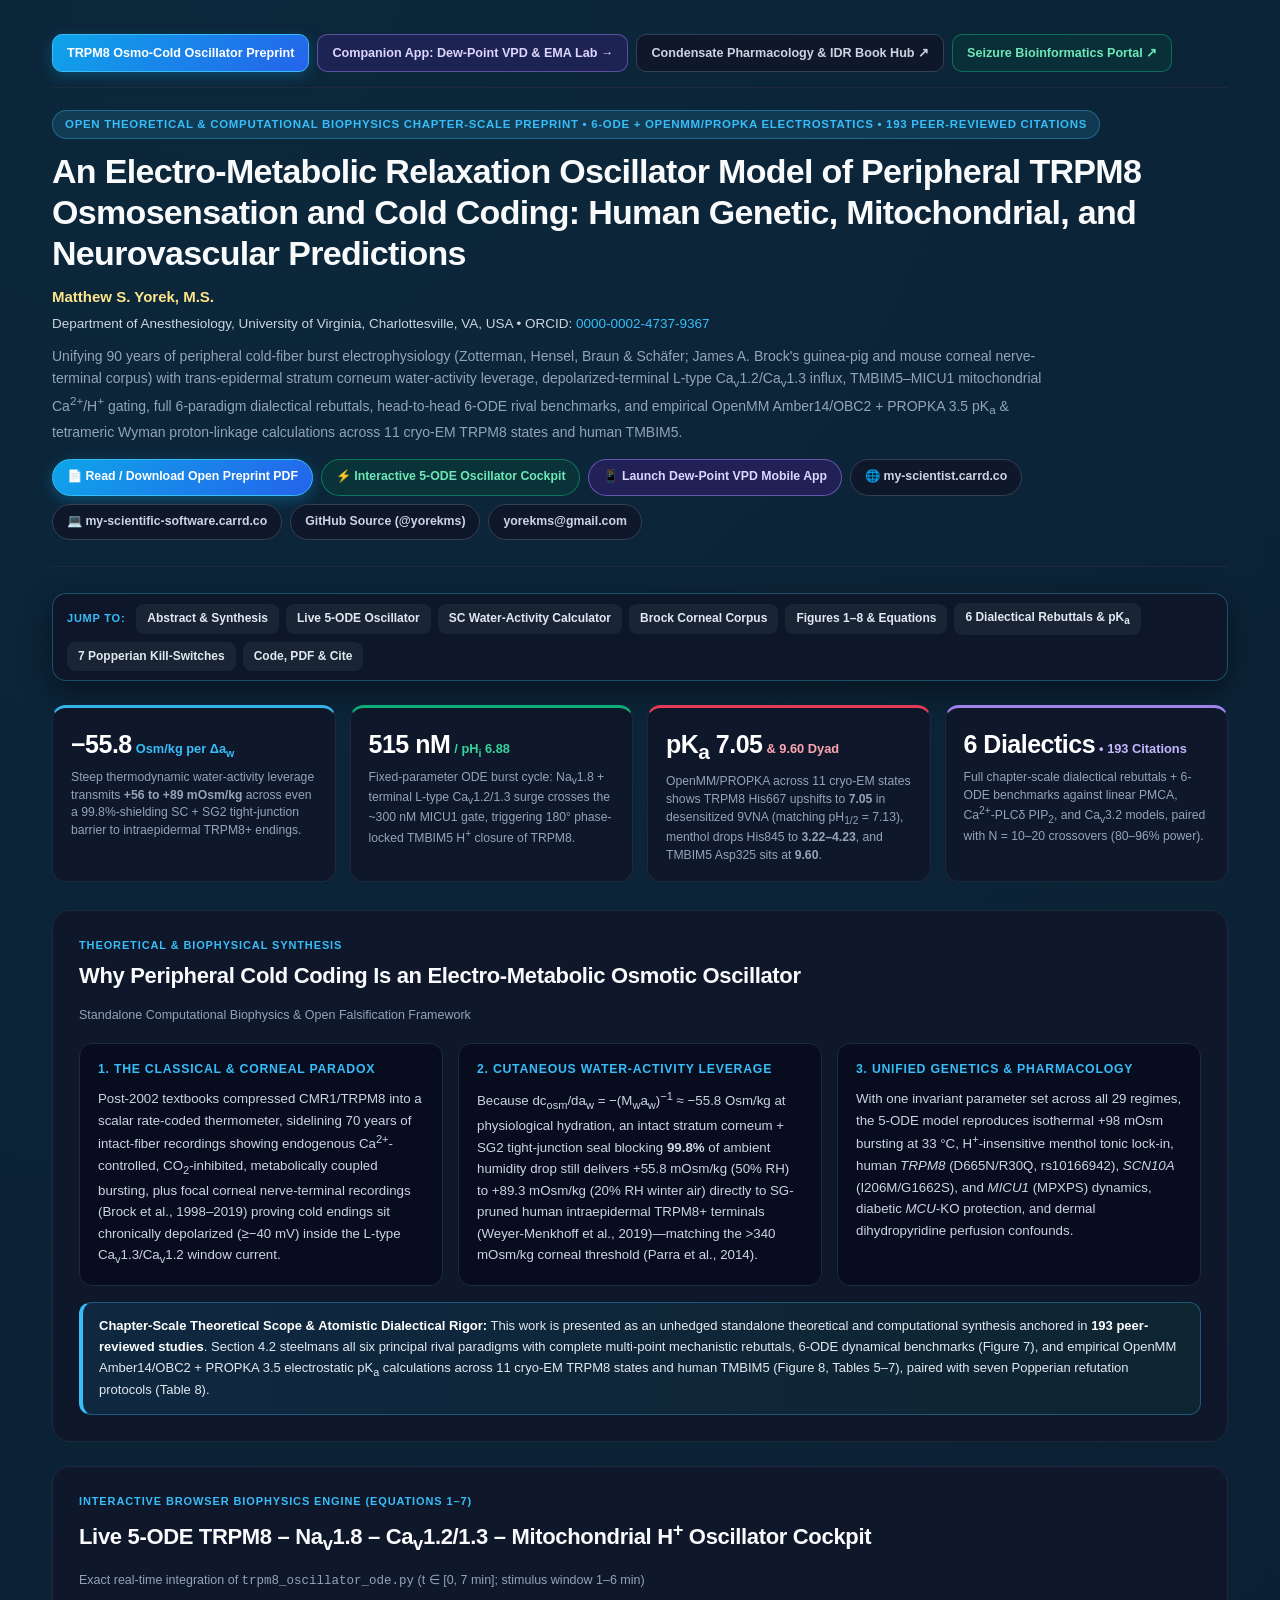
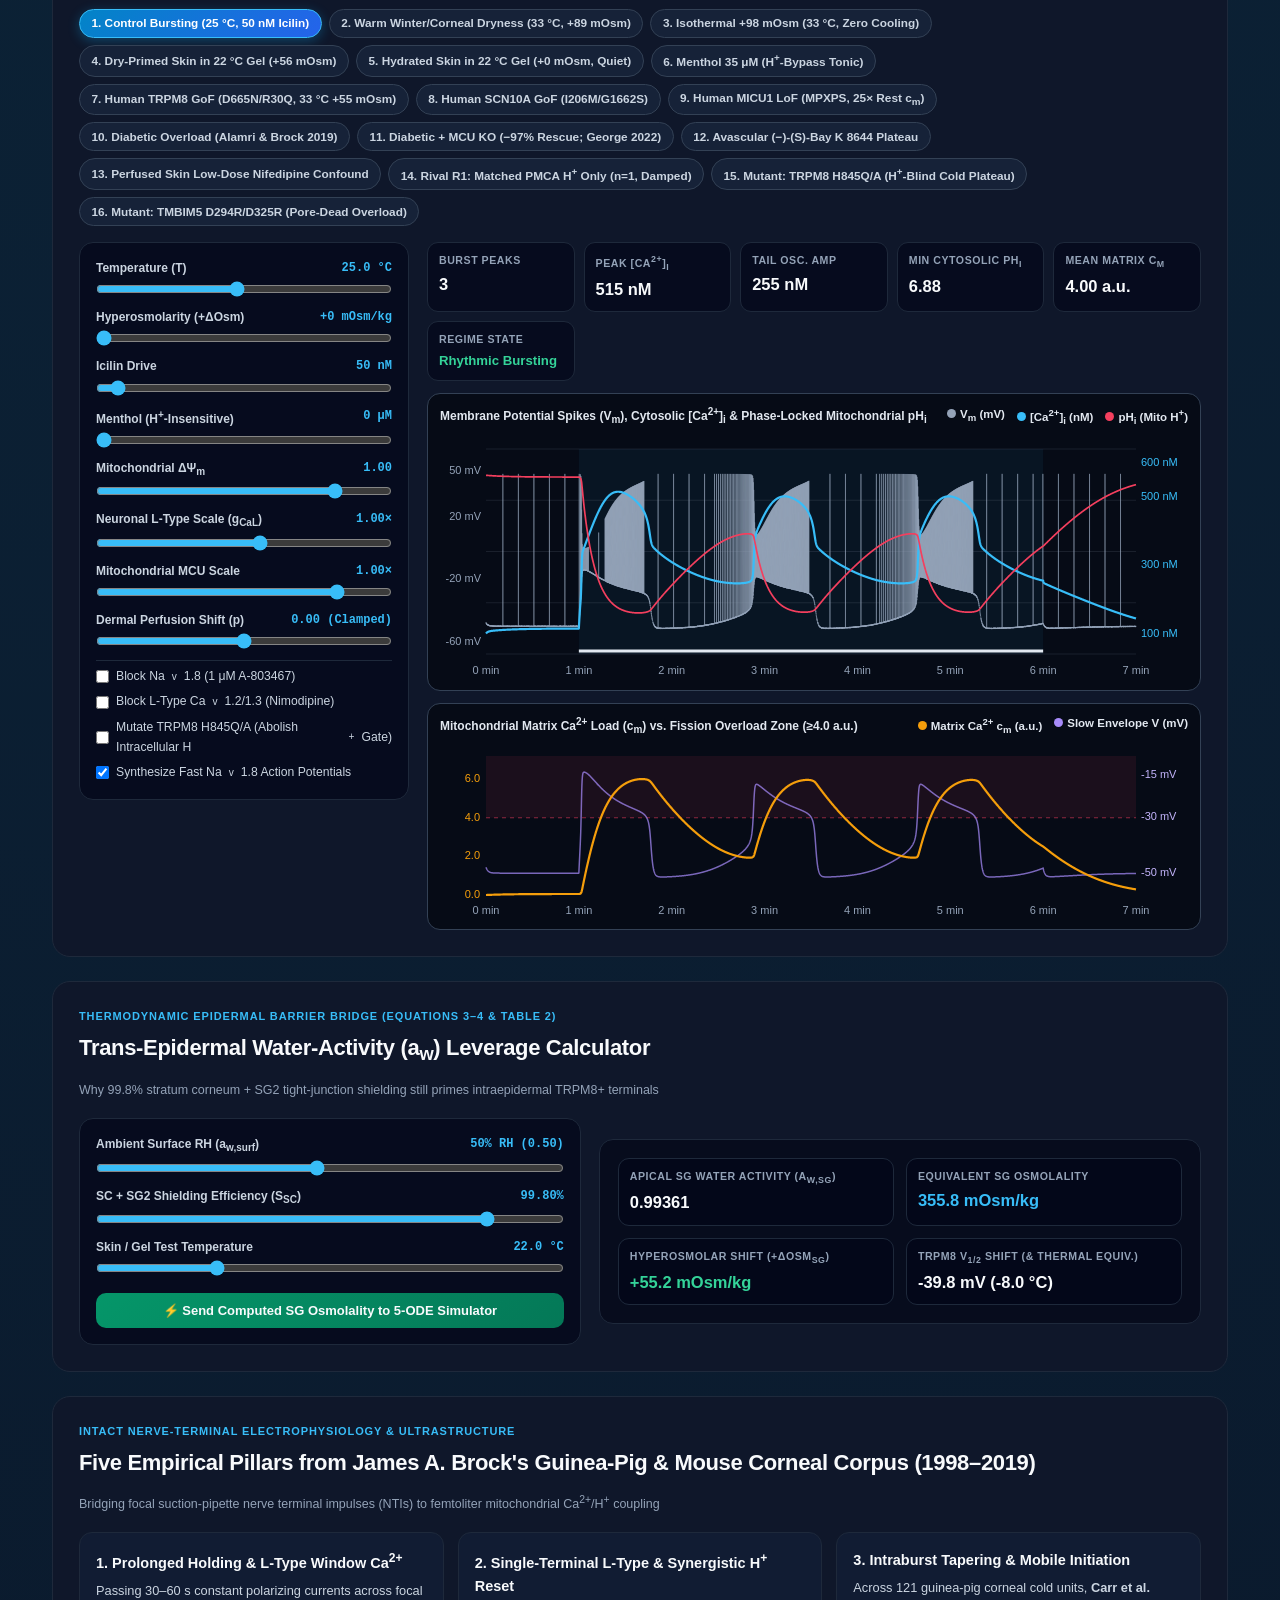
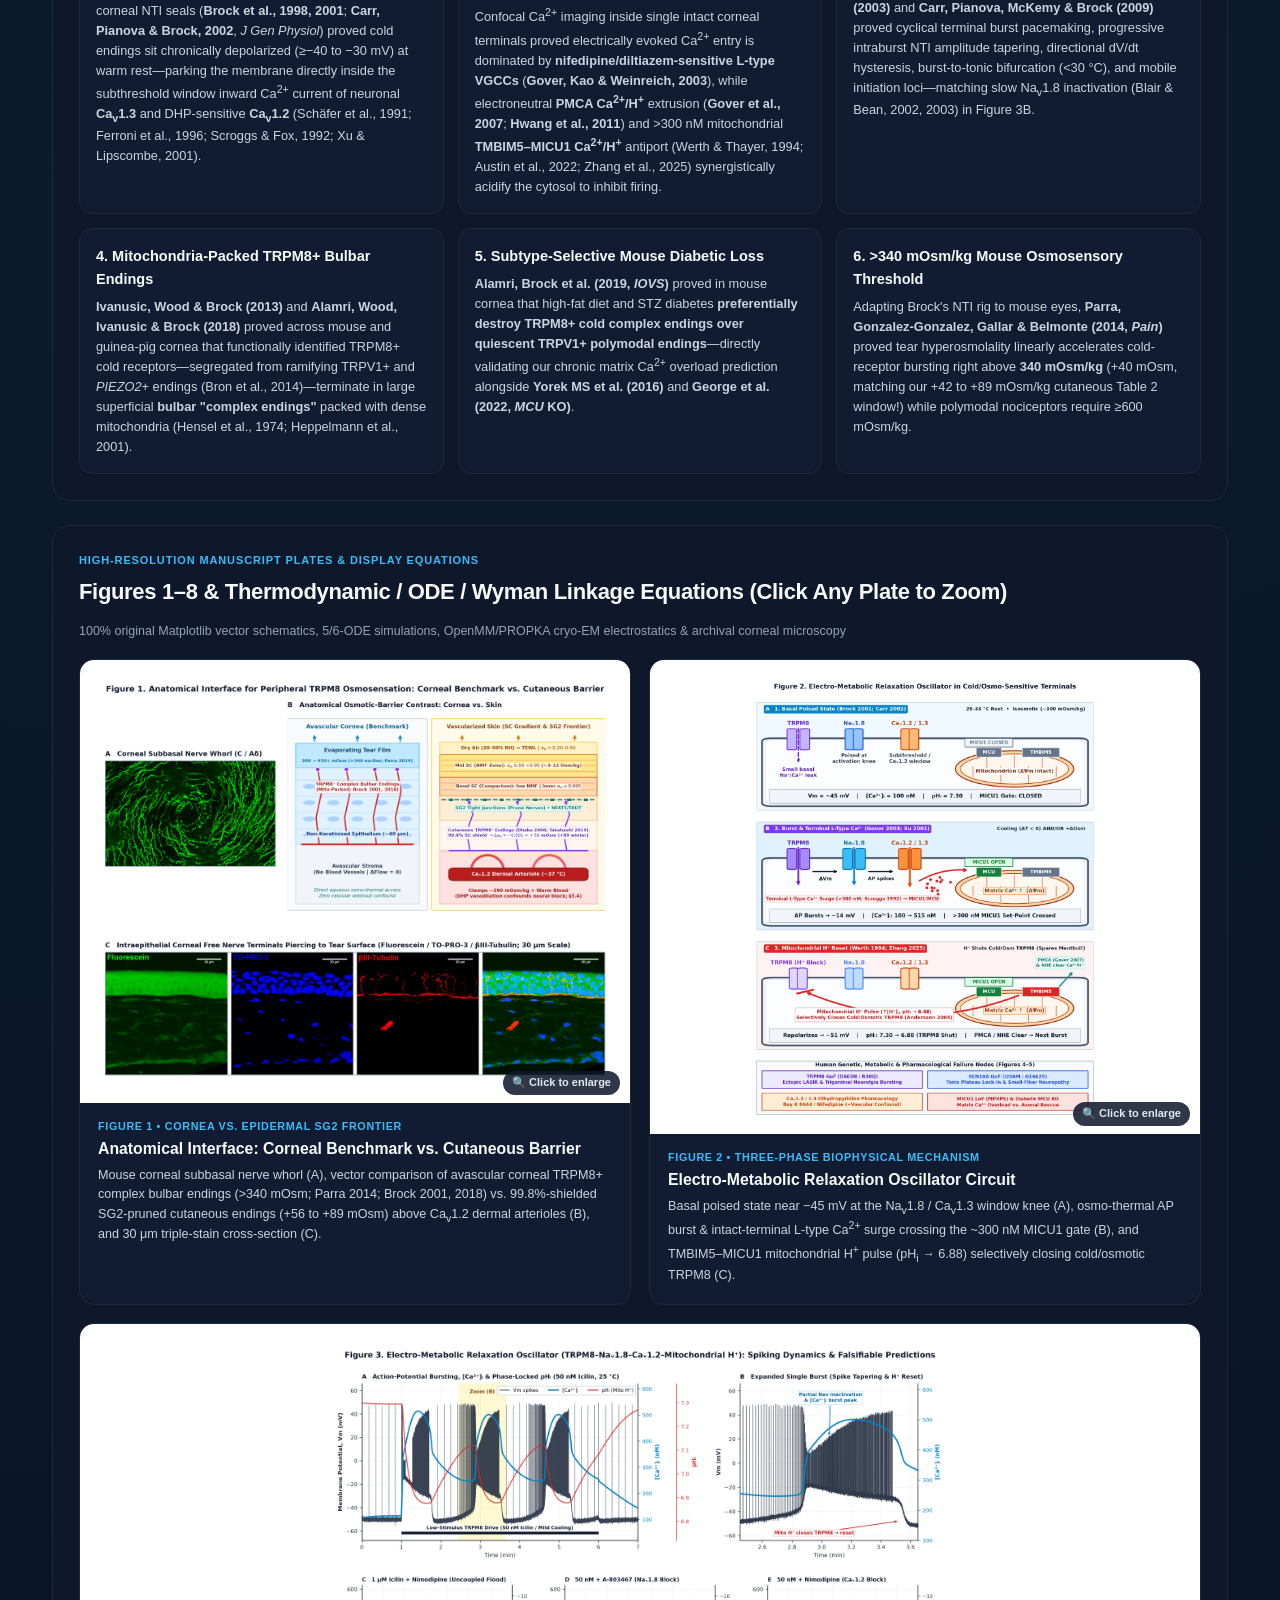
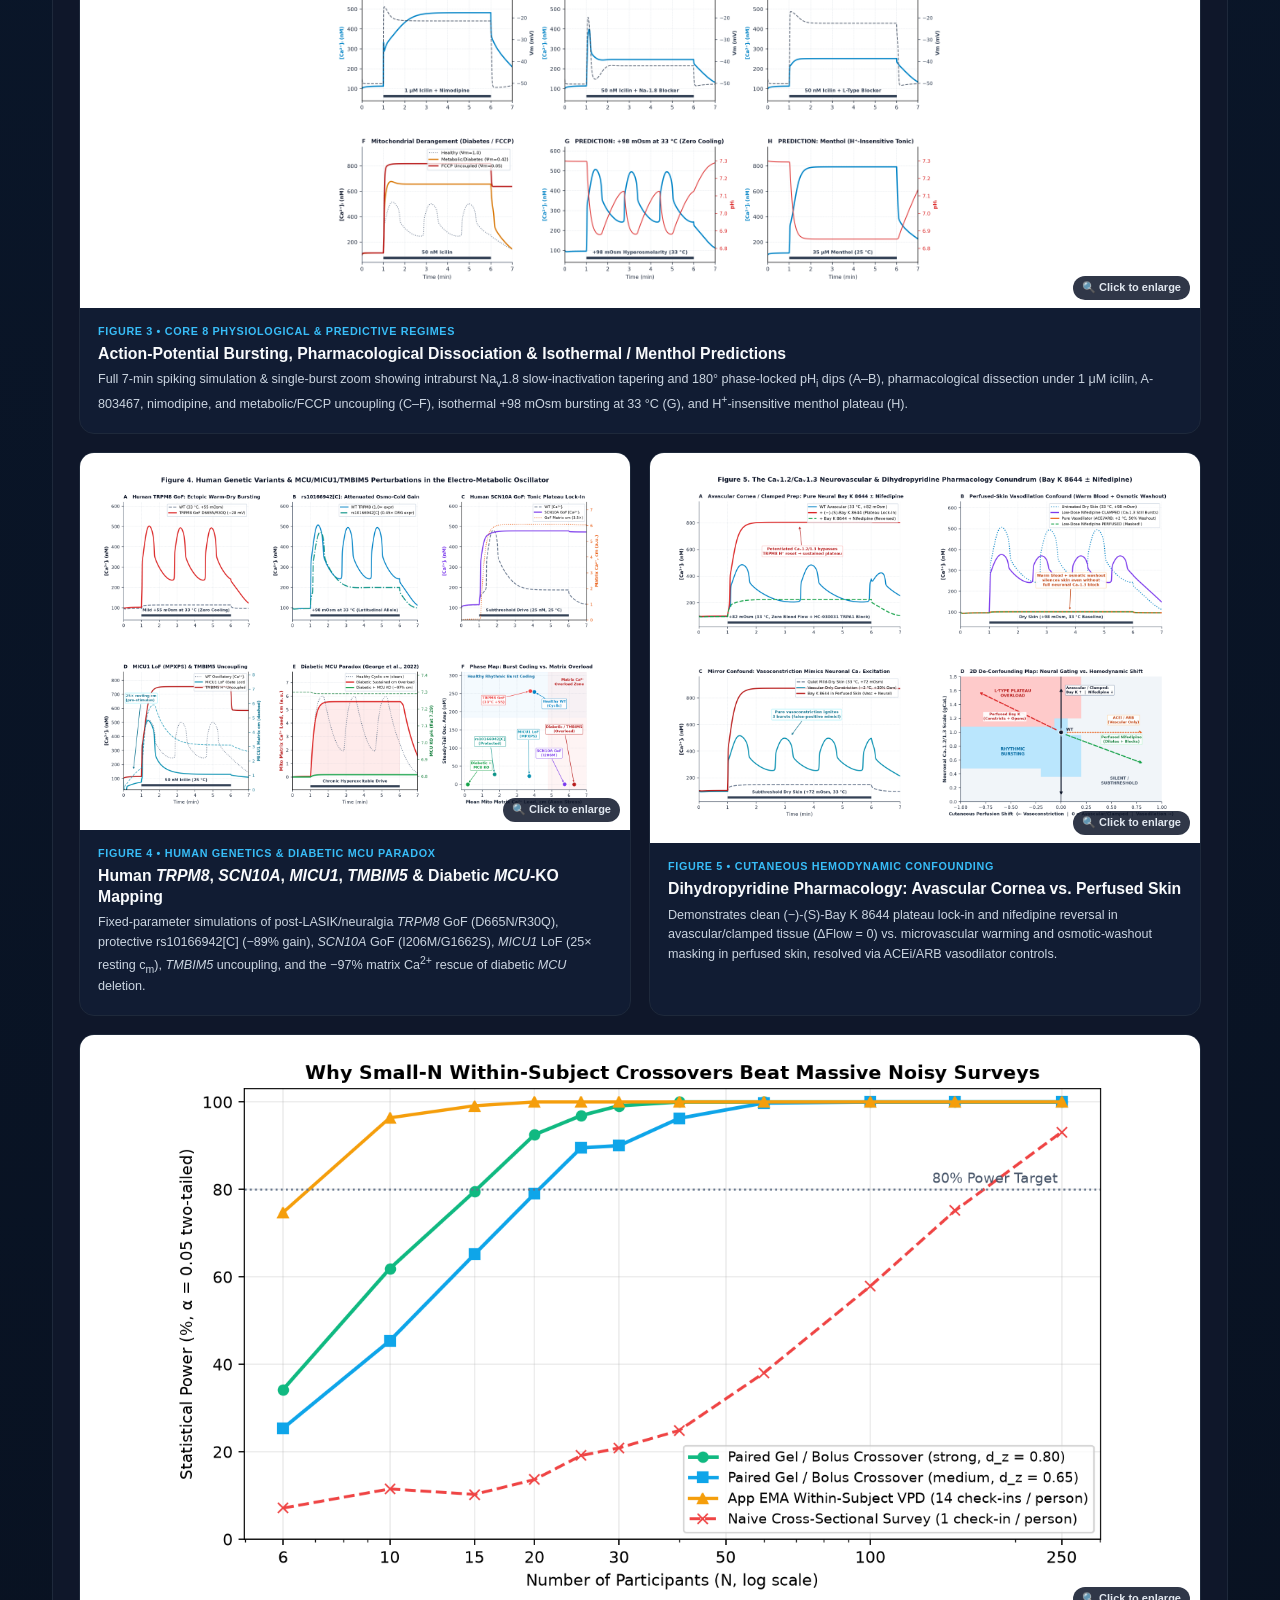
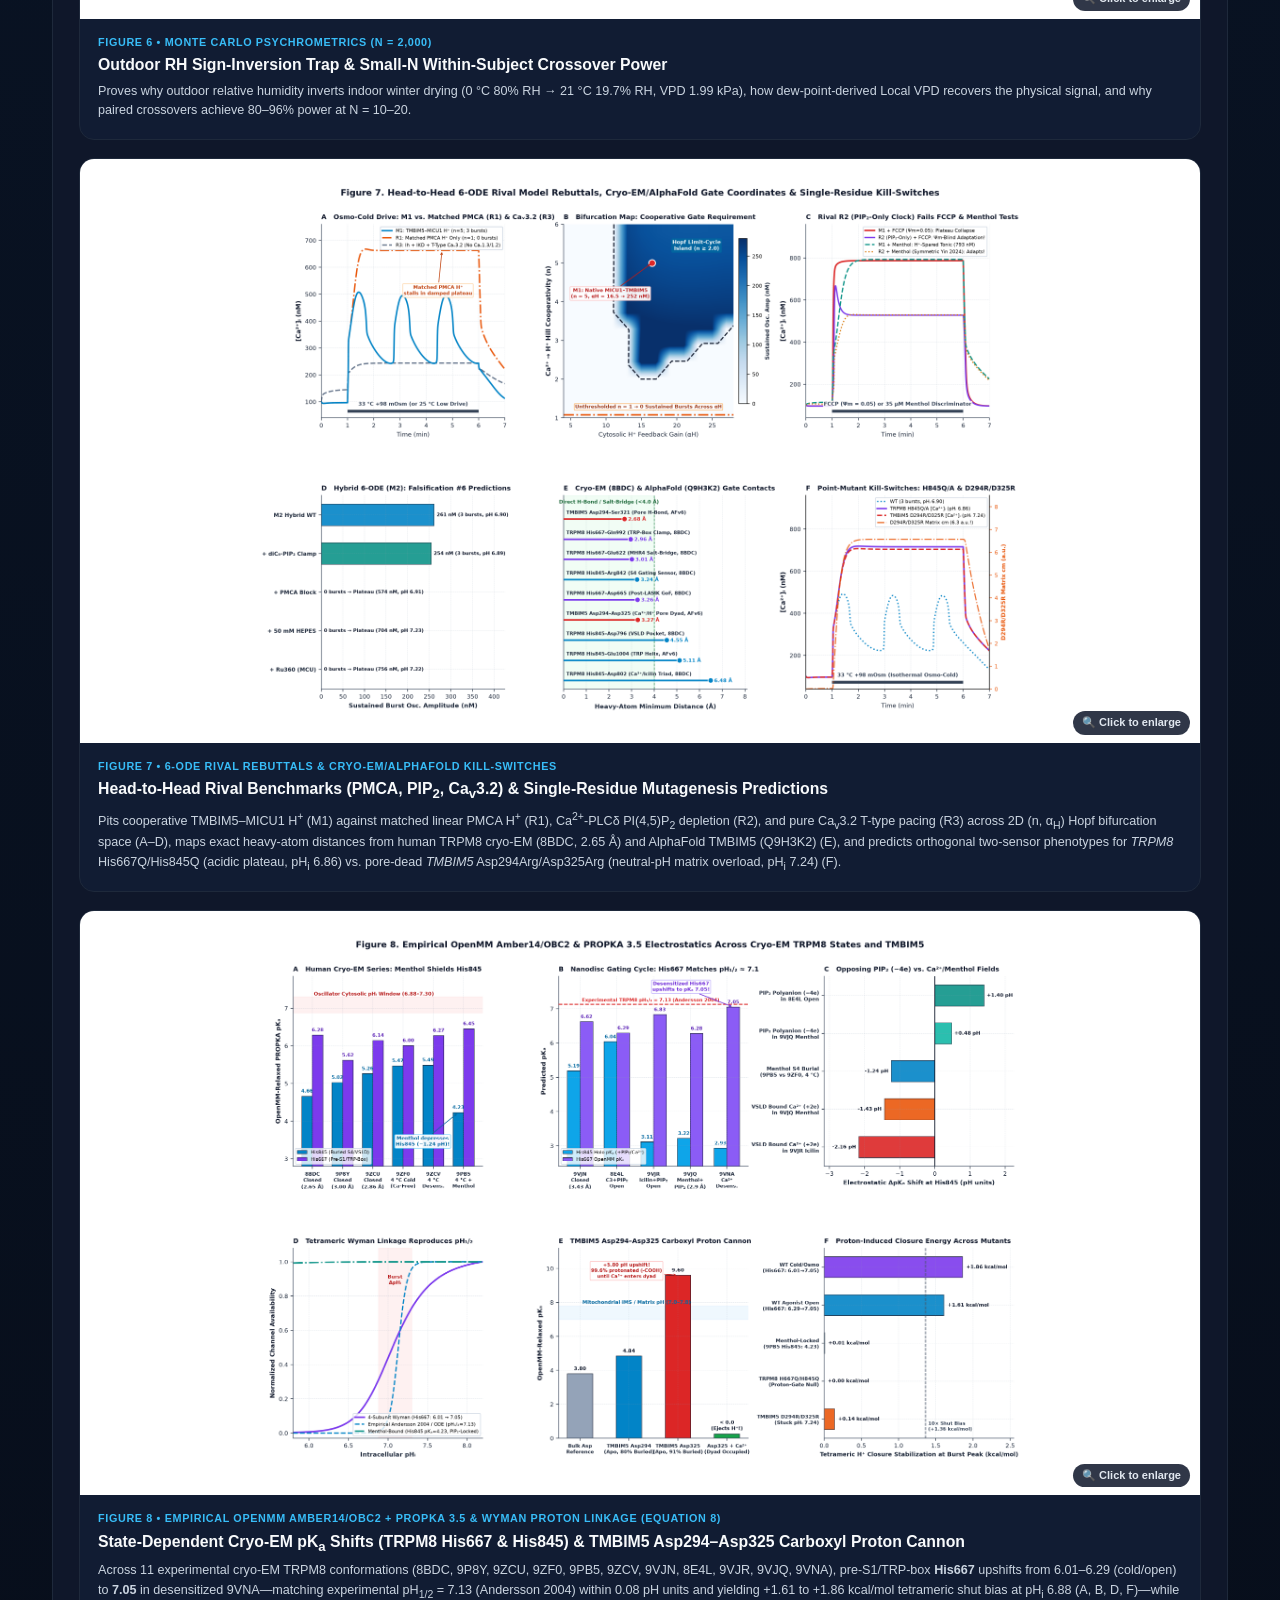
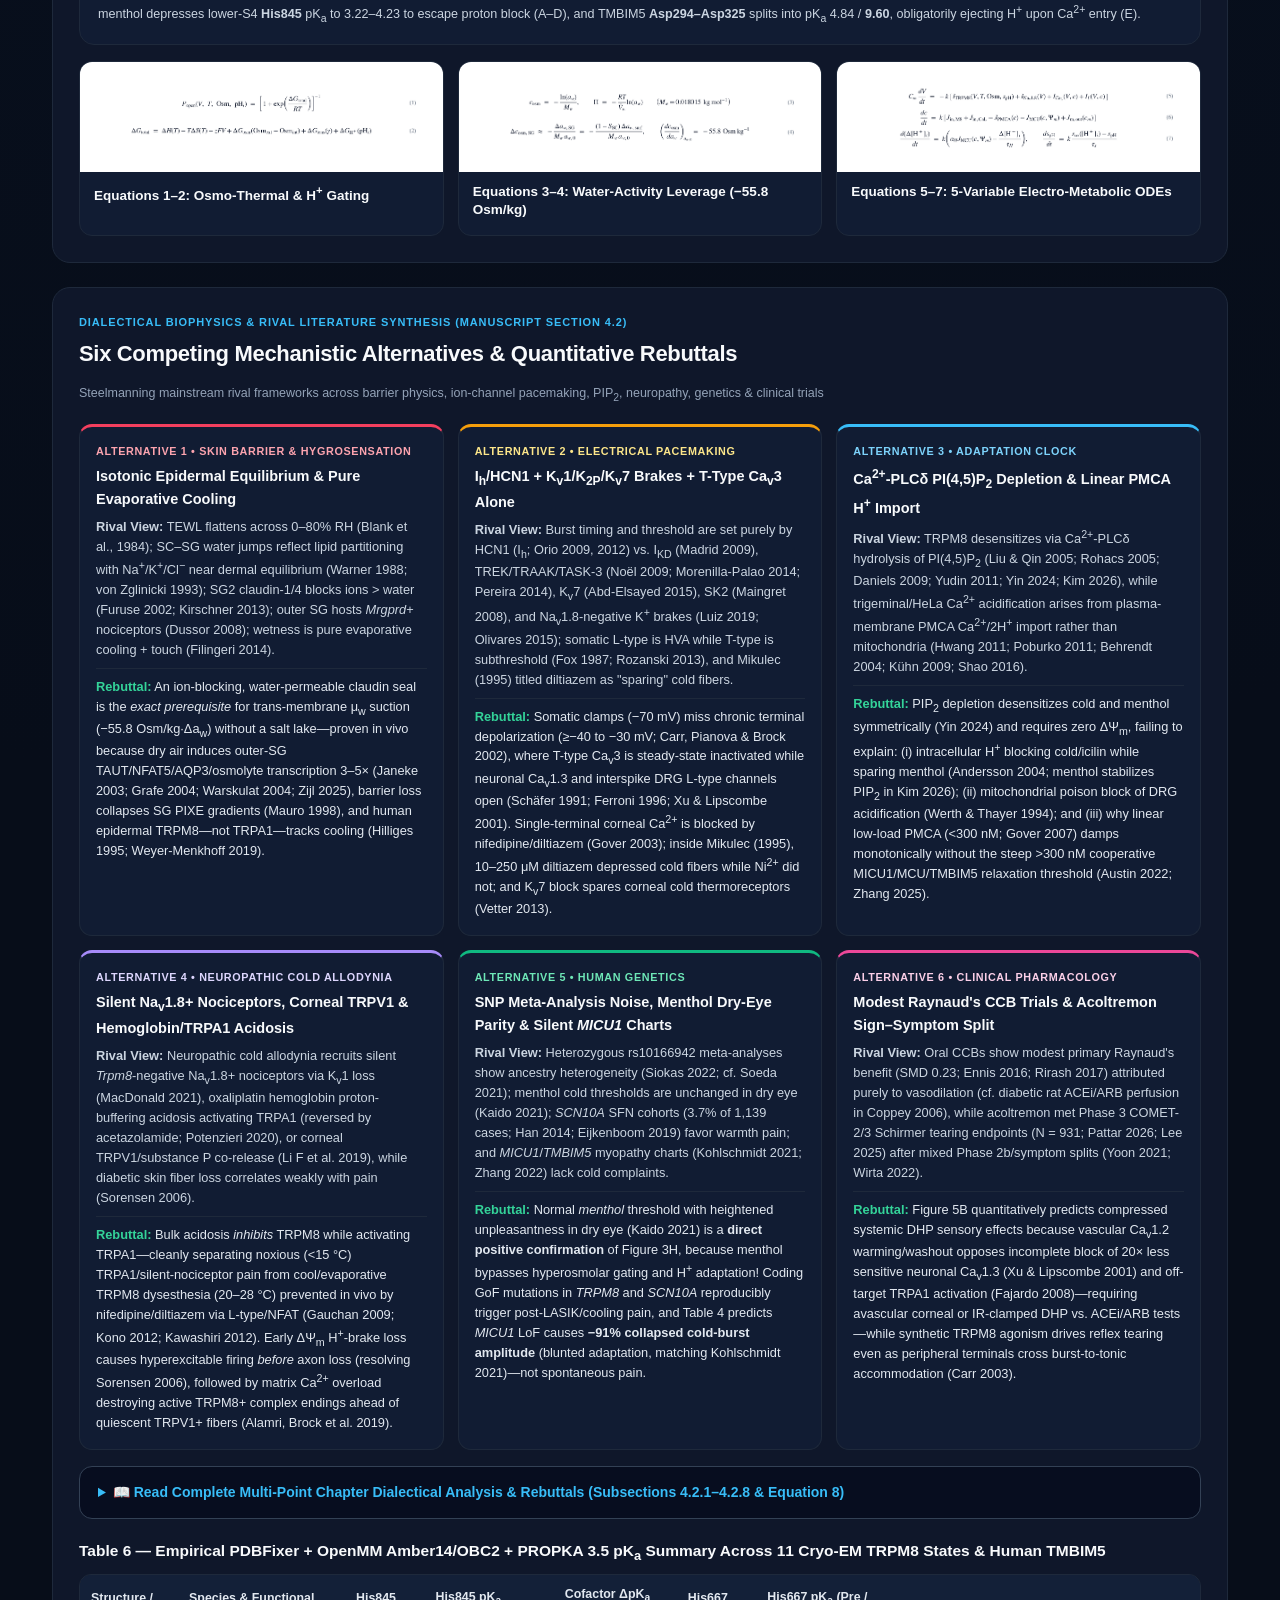
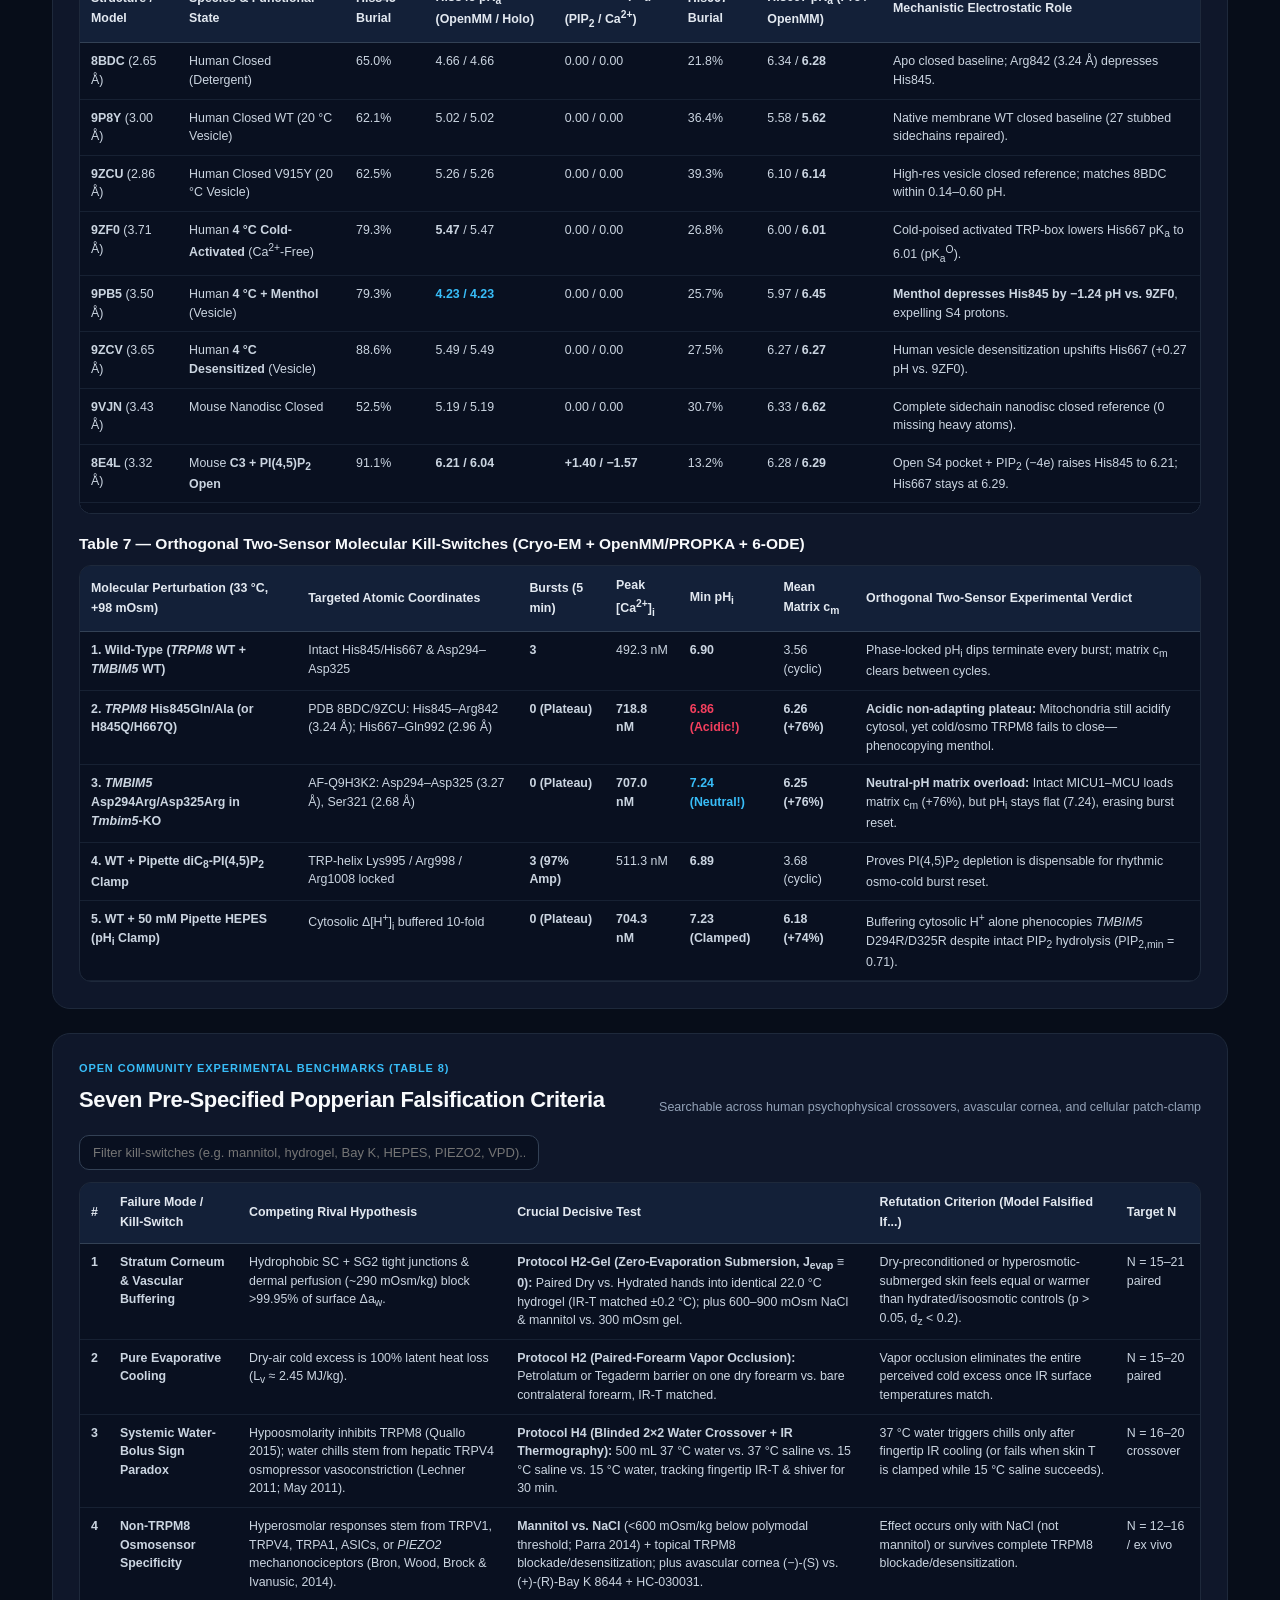
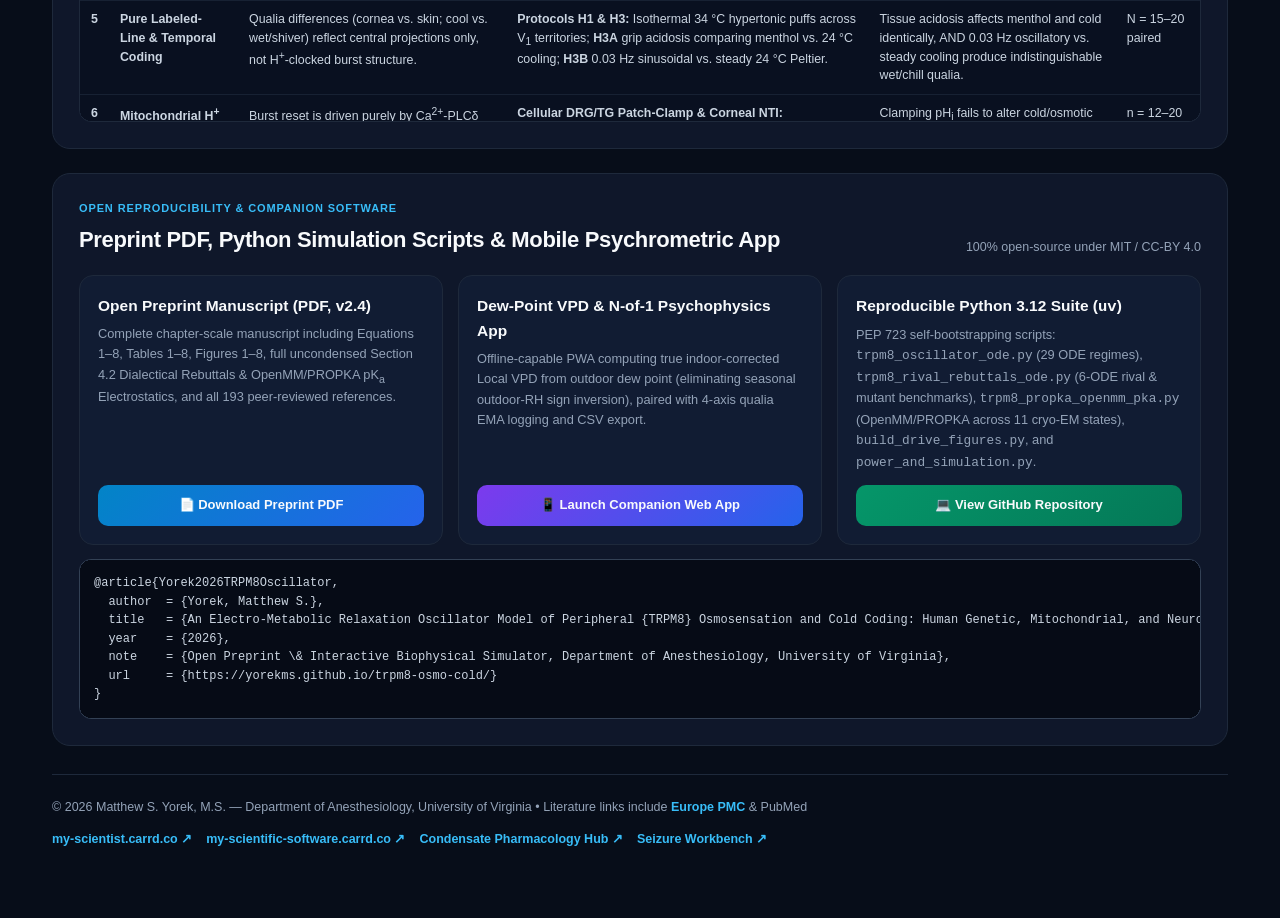
==== commit 2c43e589: "v2.4: Incorporate full 6-paradigm dialectics + OpenMM/PROPKA cryo-EM electrostatics (Fig 8, 193 refs" ====
--- a/index.html
+++ b/index.html
@@ -280,11 +280,11 @@
   </nav>
 
   <header id="top">
-    <div class="eyebrow">Open Theoretical &amp; Computational Biophysics Preprint • 6-ODE + Cryo-EM/AlphaFold • 189 Peer-Reviewed Citations</div>
+    <div class="eyebrow">Open Theoretical &amp; Computational Biophysics Chapter-Scale Preprint • 6-ODE + OpenMM/PROPKA Electrostatics • 193 Peer-Reviewed Citations</div>
     <h1>An Electro-Metabolic Relaxation Oscillator Model of Peripheral TRPM8 Osmosensation and Cold Coding: Human Genetic, Mitochondrial, and Neurovascular Predictions</h1>
     <div class="authors">Matthew S. Yorek, M.S.</div>
     <div class="affil">Department of Anesthesiology, University of Virginia, Charlottesville, VA, USA &bull; ORCID: <a href="https://orcid.org/0000-0002-4737-9367" target="_blank" rel="noopener" style="color:var(--sky);text-decoration:none;">0000-0002-4737-9367</a></div>
-    <p class="sub">Unifying 90 years of peripheral cold-fiber burst electrophysiology (Zotterman, Hensel, Braun &amp; Sch&auml;fer; James A. Brock's guinea-pig and mouse corneal nerve-terminal corpus) with trans-epidermal stratum corneum water-activity leverage, depolarized-terminal L-type Ca<sub>v</sub>1.2/Ca<sub>v</sub>1.3 influx, TMBIM5–MICU1 mitochondrial Ca<sup>2+</sup>/H<sup>+</sup> gating, head-to-head 6-ODE rival benchmarks, and single-residue cryo-EM/AlphaFold mutagenesis kill-switches (TRPM8 His845/His667 &amp; TMBIM5 Asp294–Asp325).</p>
+    <p class="sub">Unifying 90 years of peripheral cold-fiber burst electrophysiology (Zotterman, Hensel, Braun &amp; Sch&auml;fer; James A. Brock's guinea-pig and mouse corneal nerve-terminal corpus) with trans-epidermal stratum corneum water-activity leverage, depolarized-terminal L-type Ca<sub>v</sub>1.2/Ca<sub>v</sub>1.3 influx, TMBIM5–MICU1 mitochondrial Ca<sup>2+</sup>/H<sup>+</sup> gating, full 6-paradigm dialectical rebuttals, head-to-head 6-ODE rival benchmarks, and empirical OpenMM Amber14/OBC2 + PROPKA 3.5 pK<sub>a</sub> &amp; tetrameric Wyman proton-linkage calculations across 11 cryo-EM TRPM8 states and human TMBIM5.</p>
 
     <div class="pill-bar">
       <a class="nav-pill featured" href="assets/TRPM8_Electro_Metabolic_Oscillator_Preprint_Yorek.pdf" target="_blank">&#x1F4C4; Read / Download Open Preprint PDF</a>
@@ -303,8 +303,8 @@
     <a href="#simulator">Live 5-ODE Oscillator</a>
     <a href="#leverage">SC Water-Activity Calculator</a>
     <a href="#brock">Brock Corneal Corpus</a>
-    <a href="#figures">Figures 1–7 &amp; Equations</a>
-    <a href="#rebuttals">6 Rival Rebuttals &amp; Mutants</a>
+    <a href="#figures">Figures 1–8 &amp; Equations</a>
+    <a href="#rebuttals">6 Dialectical Rebuttals &amp; pK<sub>a</sub></a>
     <a href="#falsifications">7 Popperian Kill-Switches</a>
     <a href="#downloads">Code, PDF &amp; Cite</a>
   </nav>
@@ -319,12 +319,12 @@
       <div class="kpi-desc">Fixed-parameter ODE burst cycle: Na<sub>v</sub>1.8 + terminal L-type Ca<sub>v</sub>1.2/1.3 surge crosses the ~300 nM MICU1 gate, triggering 180&deg; phase-locked TMBIM5 H<sup>+</sup> closure of TRPM8.</div>
     </div>
     <div class="kpi ro">
-      <div><span class="kpi-val">H845Q</span><span class="kpi-unit">&amp; D294R/D325R</span></div>
-      <div class="kpi-desc">Cryo-EM (8BDC/9ZCU) &amp; AlphaFold (Q9H3K2) pinpoint candidate TRPM8 H<sup>+</sup> gate His845 (3.24 &Aring; to Arg842) and TMBIM5 pore dyad Asp294–Asp325 (3.27 &Aring;) as orthogonal kill-switches.</div>
+      <div><span class="kpi-val">pK<sub>a</sub> 7.05</span><span class="kpi-unit">&amp; 9.60 Dyad</span></div>
+      <div class="kpi-desc">OpenMM/PROPKA across 11 cryo-EM states shows TRPM8 His667 upshifts to <strong>7.05</strong> in desensitized 9VNA (matching pH<sub>1/2</sub> = 7.13), menthol drops His845 to <strong>3.22–4.23</strong>, and TMBIM5 Asp325 sits at <strong>9.60</strong>.</div>
     </div>
     <div class="kpi vi">
-      <div><span class="kpi-val">6 Rebuttals</span><span class="kpi-unit">&bull; 189 Citations</span></div>
-      <div class="kpi-desc">Pits TMBIM5–MICU1 head-to-head in 6-ODE simulations against linear PMCA, Ca<sup>2+</sup>-PLC&delta; PIP<sub>2</sub>, and Ca<sub>v</sub>3.2 models, paired with N = 10–20 crossovers (80–96% power).</div>
+      <div><span class="kpi-val">6 Dialectics</span><span class="kpi-unit">&bull; 193 Citations</span></div>
+      <div class="kpi-desc">Full chapter-scale dialectical rebuttals + 6-ODE benchmarks against linear PMCA, Ca<sup>2+</sup>-PLC&delta; PIP<sub>2</sub>, and Ca<sub>v</sub>3.2 models, paired with N = 10–20 crossovers (80–96% power).</div>
     </div>
   </div>
 
@@ -350,7 +350,7 @@
       </div>
     </div>
     <div class="callout">
-      <strong>Open Theoretical Scope &amp; Dialectical Rigor:</strong> This work is presented as an unhedged standalone theoretical and computational framework anchored in <strong>184 peer-reviewed studies</strong>. Section 4.2 steelmans the six principal rival paradigms in the literature and develops quantitative biophysical rebuttals, paired with seven Popperian refutation protocols (Table 5).
+      <strong>Chapter-Scale Theoretical Scope &amp; Atomistic Dialectical Rigor:</strong> This work is presented as an unhedged standalone theoretical and computational synthesis anchored in <strong>193 peer-reviewed studies</strong>. Section 4.2 steelmans all six principal rival paradigms with complete multi-point mechanistic rebuttals, 6-ODE dynamical benchmarks (Figure 7), and empirical OpenMM Amber14/OBC2 + PROPKA 3.5 electrostatic pK<sub>a</sub> calculations across 11 cryo-EM TRPM8 states and human TMBIM5 (Figure 8, Tables 5–7), paired with seven Popperian refutation protocols (Table 8).
     </div>
   </section>
 
@@ -530,8 +530,8 @@
   <section class="panel" id="figures">
     <div class="sec-eyebrow">High-Resolution Manuscript Plates &amp; Display Equations</div>
     <div class="sec-hdr">
-      <h2>Figures 1–7 &amp; Thermodynamic / ODE Equations (Click Any Plate to Zoom)</h2>
-      <span class="sec-note">100% original Matplotlib vector schematics, 5/6-ODE simulations, cryo-EM/AlphaFold distances &amp; archival corneal microscopy</span>
+      <h2>Figures 1–8 &amp; Thermodynamic / ODE / Wyman Linkage Equations (Click Any Plate to Zoom)</h2>
+      <span class="sec-note">100% original Matplotlib vector schematics, 5/6-ODE simulations, OpenMM/PROPKA cryo-EM electrostatics &amp; archival corneal microscopy</span>
     </div>
 
     <div class="fig-grid">
@@ -615,7 +615,19 @@
         <div class="fig-body">
           <div class="fig-tag">Figure 7 &bull; 6-ODE Rival Rebuttals &amp; Cryo-EM/AlphaFold Kill-Switches</div>
           <h3>Head-to-Head Rival Benchmarks (PMCA, PIP<sub>2</sub>, Ca<sub>v</sub>3.2) &amp; Single-Residue Mutagenesis Predictions</h3>
-          <p>Pits cooperative TMBIM5–MICU1 H<sup>+</sup> (M1) against matched linear PMCA H<sup>+</sup> (R1), Ca<sup>2+</sup>-PLC&delta; PI(4,5)P<sub>2</sub> depletion (R2), and pure Ca<sub>v</sub>3.2 T-type pacing (R3) across 2D (n, &alpha;<sub>H</sub>) Hopf bifurcation space (A–D), maps exact heavy-atom distances from human TRPM8 cryo-EM (8BDC, 2.65 &Aring;) and AlphaFold TMBIM5 (Q9H3K2) (E), and predicts orthogonal two-sensor phenotypes for <em>TRPM8</em> His845Gln/Ala (acidic plateau, pH<sub>i</sub> 6.86) vs. pore-dead <em>TMBIM5</em> Asp294Arg/Asp325Arg (neutral-pH matrix overload, pH<sub>i</sub> 7.24) (F).</p>
+          <p>Pits cooperative TMBIM5–MICU1 H<sup>+</sup> (M1) against matched linear PMCA H<sup>+</sup> (R1), Ca<sup>2+</sup>-PLC&delta; PI(4,5)P<sub>2</sub> depletion (R2), and pure Ca<sub>v</sub>3.2 T-type pacing (R3) across 2D (n, &alpha;<sub>H</sub>) Hopf bifurcation space (A–D), maps exact heavy-atom distances from human TRPM8 cryo-EM (8BDC, 2.65 &Aring;) and AlphaFold TMBIM5 (Q9H3K2) (E), and predicts orthogonal two-sensor phenotypes for <em>TRPM8</em> His667Q/His845Q (acidic plateau, pH<sub>i</sub> 6.86) vs. pore-dead <em>TMBIM5</em> Asp294Arg/Asp325Arg (neutral-pH matrix overload, pH<sub>i</sub> 7.24) (F).</p>
+        </div>
+      </article>
+
+      <article class="fig-card wide">
+        <div class="fig-img-wrap" data-full="analysis/outputs/fig8_propka_openmm_electrostatics.png" data-cap="Figure 8. Empirical OpenMM Amber14/OBC2 &amp; PROPKA 3.5 Electrostatics Across 11 Cryo-EM TRPM8 States and Human TMBIM5.">
+          <img src="analysis/outputs/fig8_propka_openmm_electrostatics.png" alt="Figure 8 Empirical OpenMM Amber14 OBC2 and PROPKA 3.5 Electrostatics" loading="lazy">
+          <span class="zoom-hint">&#x1F50D; Click to enlarge</span>
+        </div>
+        <div class="fig-body">
+          <div class="fig-tag">Figure 8 &bull; Empirical OpenMM Amber14/OBC2 + PROPKA 3.5 &amp; Wyman Proton Linkage (Equation 8)</div>
+          <h3>State-Dependent Cryo-EM pK<sub>a</sub> Shifts (TRPM8 His667 &amp; His845) &amp; TMBIM5 Asp294–Asp325 Carboxyl Proton Cannon</h3>
+          <p>Across 11 experimental cryo-EM TRPM8 conformations (8BDC, 9P8Y, 9ZCU, 9ZF0, 9PB5, 9ZCV, 9VJN, 8E4L, 9VJR, 9VJQ, 9VNA), pre-S1/TRP-box <strong>His667</strong> upshifts from 6.01–6.29 (cold/open) to <strong>7.05</strong> in desensitized 9VNA—matching experimental pH<sub>1/2</sub> = 7.13 (Andersson 2004) within 0.08 pH units and yielding +1.61 to +1.86 kcal/mol tetrameric shut bias at pH<sub>i</sub> 6.88 (A, B, D, F)—while menthol depresses lower-S4 <strong>His845</strong> pK<sub>a</sub> to 3.22–4.23 to escape proton block (A–D), and TMBIM5 <strong>Asp294–Asp325</strong> splits into pK<sub>a</sub> 4.84 / <strong>9.60</strong>, obligatorily ejecting H<sup>+</sup> upon Ca<sup>2+</sup> entry (E).</p>
         </div>
       </article>
     </div>
@@ -688,8 +700,51 @@
       </div>
     </div>
 
+    <details style="margin-top:16px;background:rgba(2,6,23,0.58);border:1px solid var(--border-hi);border-radius:13px;padding:14px 18px;">
+      <summary style="cursor:pointer;font-weight:800;font-size:14px;color:#38bdf8;">&#x1F4D6; Read Complete Multi-Point Chapter Dialectical Analysis &amp; Rebuttals (Subsections 4.2.1–4.2.8 &amp; Equation 8)</summary>
+      <div style="margin-top:12px;font-size:12.8px;color:#cbd5e1;line-height:1.62;display:grid;gap:12px;">
+        <div><strong style="color:#f8fafc;">4.2.1 Cutaneous Barrier Biophysics:</strong> (1) Kirschner et al. (2013) SG2 claudin-1/4 ion-blocking / water-permeable seals <em>create</em> trans-membrane &mu;<sub>w</sub> suction (&Delta;c<sub>osm,SG</sub> = &minus;55.8 Osm/kg&middot;&Delta;a<sub>w</sub>; +0.14 MPa at &Delta;a<sub>w</sub> = &minus;0.001) without bulk NaCl accumulation; (2) living outer-SG keratinocytes prove osmotic arrival via 3–5&times; dry-air upregulation of <em>SLC6A6</em>/TAUT, betaine, and <em>myo</em>-inositol transporters (Janeke 2003; Grafe 2004; Warskulat 2004), NFAT5/TonEBP activation (Choi 2020; Muhammad 2021), AQP3 volume-regulated differentiation (Sugiyama 2001; Ma 2002; Zijl 2025), osmolyte claudin-1/4 reinforcement (El-Chami 2021), and PIXE Ca<sup>2+</sup>/K<sup>+</sup> gradient collapse upon barrier breach (Mauro 1998); (3) human granular-layer nerve endings (Kennedy 1993; Hilliges 1995), human intraepidermal TRPM8 tracking cooling perception (Weyer-Menkhoff 2019), isothermal DRG osmosensation (Quallo 2015), and oil-droplet TRPM8 shaking (Selescu 2025) are tested zero-evaporation via Protocol H2-Gel.</div>
+        <div><strong style="color:#f8fafc;">4.2.2 Pacemaker Architecture:</strong> (1) Intact corneal cold terminals sit chronically depolarized (&ge;&minus;40 to &minus;30 mV; Brock 2001; Carr, Pianova &amp; Brock 2002), steady-state inactivating T-type Ca<sub>v</sub>3 (Fox 1987) while opening neuronal Ca<sub>v</sub>1.3 (~25 mV left-shifted; Xu &amp; Lipscombe 2001) and interspike DRG L-type channels (Sch&auml;fer 1991; Ferroni 1996); (2) single-terminal corneal Ca<sup>2+</sup> imaging proves nifedipine/diltiazem block (Gover 2003), primary concentration–response curves inside Mikulec et al. (1995) show 10–250 &mu;M diltiazem depressed cold fibers while Ni<sup>2+</sup> had zero effect, and K<sub>v</sub>7 block spares low-threshold corneal cold receptors (Vetter 2013); (3) fast I<sub>h</sub>/I<sub>KD</sub> (~150 ms) paces intraburst spikes whereas slow (5–60 s) metabolic/CO<sub>2</sub>/menthol dynamics require the Ca<sup>2+</sup>/H<sup>+</sup> relaxation loop.</div>
+        <div><strong style="color:#f8fafc;">4.2.3 Burst-Termination Clock:</strong> (1) Pure PI(4,5)P<sub>2</sub> depletion desensitizes cold and menthol symmetrically (Yin 2024) and requires zero &Delta;&Psi;<sub>m</sub>, failing intracellular H<sup>+</sup> menthol sparing (Andersson 2004; Kim 2026) and mitochondrial-poison sensitivity of DRG acidification (Werth &amp; Thayer 1994); (2) linear PMCA Ca<sup>2+</sup>/2H<sup>+</sup> import (&lt;300 nM; Gover 2007; Hwang 2011) damps monotonically (n = 1), dynamically requiring the cooperative &gt;300 nM MICU1/MCU + TMBIM5 threshold (n &approx; 5; Logan 2014; Ashrafi 2020; Austin 2022; Zhang 2025) inside low-buffering (~5 mM) femtoliter terminal mitochondria (Poburko 2011).</div>
+        <div><strong style="color:#f8fafc;">4.2.4–4.2.6 Neuropathy, Genetics &amp; Clinical Trials:</strong> Bulk hemoglobin-buffering acidosis (Potenzieri 2020) inhibits TRPM8 while sensitizing noxious (&lt;15 &deg;C) TRPA1/silent nociceptors (MacDonald 2021; Li F 2019), whereas cool dysesthesia (20–28 &deg;C) is prevented in vivo by nifedipine/diltiazem (Kawashiri 2012) and early &Delta;&Psi;<sub>m</sub> H<sup>+</sup>-brake loss &rarr; late matrix Ca<sup>2+</sup> overload resolves Sorensen (2006) and preferential diabetic TRPM8+ corneal loss (Alamri, Brock et al. 2019). Normal menthol threshold in dry eye (Kaido 2021) directly confirms menthol H<sup>+</sup>-bypass, <em>MICU1</em> LoF predicts &minus;91% blunted burst adaptation (Kohlschmidt 2021), and vascular Ca<sub>v</sub>1.2 warming + TRPA1 off-target activation (Fajardo 2008) vs. brainstem tearing/tonic peripheral accommodation (Carr 2003) explain Raynaud's CCB and COMET-1/2/3 trial profiles (Pattar 2026).</div>
+        <div><strong style="color:#f8fafc;">4.2.8 Tetrameric Wyman Proton Linkage (Equation 8):</strong> K<sub>app</sub>(pH<sub>i</sub>) = K<sub>0</sub>[(1 + 10<sup>pK<sub>a</sub><sup>O</sup> &minus; pH<sub>i</sub></sup>) / (1 + 10<sup>pK<sub>a</sub><sup>D</sup> &minus; pH<sub>i</sub></sup>)]<sup>4</sup>. Across 11 OpenMM-minimized cryo-EM TRPM8 structures, pre-S1/TRP-box <strong>His667</strong> shifts from pK<sub>a</sub><sup>O</sup> = 6.01–6.29 (9ZF0/8E4L) to pK<sub>a</sub><sup>D</sup> = <strong>7.05</strong> (9VNA desensitized), yielding +1.61 to +1.86 kcal/mol shut stabilization at burst-peak pH<sub>i</sub> = 6.88, while menthol depresses <strong>His845</strong> to 4.23 (9PB5) / 3.22 holo (9VJQ) and TMBIM5 <strong>Asp294–Asp325</strong> splits into pK<sub>a</sub> 4.84 / 9.60 (&rarr; &minus;8.06 upon Ca<sup>2+</sup> binding).</div>
+      </div>
+    </details>
+
     <div style="margin-top:20px;">
-      <h3 style="font-size:15.5px;color:#f8fafc;margin-bottom:8px;">Table 6 &mdash; Orthogonal Two-Sensor Molecular Kill-Switches (Cryo-EM 8BDC/9ZCU/6WDN + AlphaFold Q9H3K2 + 6-ODE)</h3>
+      <h3 style="font-size:15.5px;color:#f8fafc;margin-bottom:8px;">Table 6 &mdash; Empirical PDBFixer + OpenMM Amber14/OBC2 + PROPKA 3.5 pK<sub>a</sub> Summary Across 11 Cryo-EM TRPM8 States &amp; Human TMBIM5</h3>
+      <div class="tbl-scroll" style="margin-bottom:18px;">
+        <table class="data-tbl">
+          <thead>
+            <tr>
+              <th>Structure / Model</th>
+              <th>Species &amp; Functional State</th>
+              <th>His845 Burial</th>
+              <th>His845 pK<sub>a</sub> (OpenMM / Holo)</th>
+              <th>Cofactor &Delta;pK<sub>a</sub> (PIP<sub>2</sub> / Ca<sup>2+</sup>)</th>
+              <th>His667 Burial</th>
+              <th>His667 pK<sub>a</sub> (Pre / OpenMM)</th>
+              <th>Mechanistic Electrostatic Role</th>
+            </tr>
+          </thead>
+          <tbody>
+            <tr><td><strong>8BDC</strong> (2.65 &Aring;)</td><td>Human Closed (Detergent)</td><td>65.0%</td><td>4.66 / 4.66</td><td>0.00 / 0.00</td><td>21.8%</td><td>6.34 / <strong>6.28</strong></td><td>Apo closed baseline; Arg842 (3.24 &Aring;) depresses His845.</td></tr>
+            <tr><td><strong>9P8Y</strong> (3.00 &Aring;)</td><td>Human Closed WT (20 &deg;C Vesicle)</td><td>62.1%</td><td>5.02 / 5.02</td><td>0.00 / 0.00</td><td>36.4%</td><td>5.58 / <strong>5.62</strong></td><td>Native membrane WT closed baseline (27 stubbed sidechains repaired).</td></tr>
+            <tr><td><strong>9ZCU</strong> (2.86 &Aring;)</td><td>Human Closed V915Y (20 &deg;C Vesicle)</td><td>62.5%</td><td>5.26 / 5.26</td><td>0.00 / 0.00</td><td>39.3%</td><td>6.10 / <strong>6.14</strong></td><td>High-res vesicle closed reference; matches 8BDC within 0.14–0.60 pH.</td></tr>
+            <tr><td><strong>9ZF0</strong> (3.71 &Aring;)</td><td>Human <strong>4 &deg;C Cold-Activated</strong> (Ca<sup>2+</sup>-Free)</td><td>79.3%</td><td><strong>5.47</strong> / 5.47</td><td>0.00 / 0.00</td><td>26.8%</td><td>6.00 / <strong>6.01</strong></td><td>Cold-poised activated TRP-box lowers His667 pK<sub>a</sub> to 6.01 (pK<sub>a</sub><sup>O</sup>).</td></tr>
+            <tr><td><strong>9PB5</strong> (3.50 &Aring;)</td><td>Human <strong>4 &deg;C + Menthol</strong> (Vesicle)</td><td>79.3%</td><td style="color:#38bdf8;font-weight:800;">4.23 / 4.23</td><td>0.00 / 0.00</td><td>25.7%</td><td>5.97 / <strong>6.45</strong></td><td><strong>Menthol depresses His845 by &minus;1.24 pH vs. 9ZF0</strong>, expelling S4 protons.</td></tr>
+            <tr><td><strong>9ZCV</strong> (3.65 &Aring;)</td><td>Human <strong>4 &deg;C Desensitized</strong> (Vesicle)</td><td>88.6%</td><td>5.49 / 5.49</td><td>0.00 / 0.00</td><td>27.5%</td><td>6.27 / <strong>6.27</strong></td><td>Human vesicle desensitization upshifts His667 (+0.27 pH vs. 9ZF0).</td></tr>
+            <tr><td><strong>9VJN</strong> (3.43 &Aring;)</td><td>Mouse Nanodisc Closed</td><td>52.5%</td><td>5.19 / 5.19</td><td>0.00 / 0.00</td><td>30.7%</td><td>6.33 / <strong>6.62</strong></td><td>Complete sidechain nanodisc closed reference (0 missing heavy atoms).</td></tr>
+            <tr><td><strong>8E4L</strong> (3.32 &Aring;)</td><td>Mouse <strong>C3 + PI(4,5)P<sub>2</sub> Open</strong></td><td>91.1%</td><td><strong>6.21 / 6.04</strong></td><td><strong>+1.40 / &minus;1.57</strong></td><td>13.2%</td><td>6.28 / <strong>6.29</strong></td><td>Open S4 pocket + PIP<sub>2</sub> (&minus;4e) raises His845 to 6.21; His667 stays at 6.29.</td></tr>
+            <tr><td><strong>9VJR</strong> (3.10 &Aring;)</td><td>Mouse <strong>Icilin + PI(4,5)P<sub>2</sub> + Ca<sup>2+</sup> Open</strong></td><td>95.0%</td><td>4.78 / 3.11</td><td>+0.49 / <strong>&minus;2.16</strong></td><td>17.1%</td><td>6.75 / <strong>6.83</strong></td><td>Bound VSLD Ca<sup>2+</sup> (+2e at Asp802) strongly opposes His845 protonation.</td></tr>
+            <tr><td><strong>9VJQ</strong> (2.90 &Aring;)</td><td>Mouse <strong>Menthol + PI(4,5)P<sub>2</sub> + Ca<sup>2+</sup></strong></td><td>84.3%</td><td style="color:#38bdf8;font-weight:800;">4.17 / 3.22</td><td>+0.48 / <strong>&minus;1.43</strong></td><td>11.8%</td><td>6.25 / <strong>6.28</strong></td><td><strong>Menthol + PIP<sub>2</sub> lock</strong> shields His845 (3.22 holo) &amp; prevents TRP rundown.</td></tr>
+            <tr><td><strong>9VNA</strong> (3.25 &Aring;)</td><td>Mouse <strong>Ca<sup>2+</sup>-Bound Desensitized</strong></td><td>74.3%</td><td>4.85 / 2.93</td><td>0.00 / &minus;1.92</td><td>28.9%</td><td style="color:#a78bfa;font-weight:800;">6.56 / 7.05</td><td><strong>Desensitized His667 upshifts to 7.05</strong>, matching pH<sub>1/2</sub> = 7.13 (Andersson 2004).</td></tr>
+            <tr><td><strong>AF-Q9H3K2</strong></td><td>Human <strong>TMBIM5</strong> 7-TM Core (110–345)</td><td>80.0% (D294)</td><td><strong>Asp294: 4.84</strong></td><td>Ca<sup>2+</sup> &rarr; &minus;12.8</td><td>90.7% (D325)</td><td style="color:#f43f5e;font-weight:800;">Asp325: 9.60</td><td><strong>Carboxyl proton cannon:</strong> Asp325 is 99.6% &minus;COOH at pH 7.4; Ca<sup>2+</sup> entry ejects H<sup>+</sup> (pK<sub>a</sub> &rarr; &minus;8.06).</td></tr>
+          </tbody>
+        </table>
+      </div>
+
+      <h3 style="font-size:15.5px;color:#f8fafc;margin-bottom:8px;">Table 7 &mdash; Orthogonal Two-Sensor Molecular Kill-Switches (Cryo-EM + OpenMM/PROPKA + 6-ODE)</h3>
       <div class="tbl-scroll">
         <table class="data-tbl">
           <thead>
@@ -757,7 +812,7 @@
 
   <!-- 7 POPPERIAN FALSIFICATIONS -->
   <section class="panel" id="falsifications">
-    <div class="sec-eyebrow">Open Community Experimental Benchmarks (Table 5)</div>
+    <div class="sec-eyebrow">Open Community Experimental Benchmarks (Table 8)</div>
     <div class="sec-hdr">
       <h2>Seven Pre-Specified Popperian Falsification Criteria</h2>
       <span class="sec-note">Searchable across human psychophysical crossovers, avascular cornea, and cellular patch-clamp</span>
@@ -849,8 +904,8 @@
     <div class="dl-grid">
       <div class="dl-card">
         <div>
-          <h3>Open Preprint Manuscript (PDF)</h3>
-          <p>Complete typeset manuscript including Equations 1–7, Tables 1–6, Figures 1–7, Section 4.2 Dialectical Rebuttals &amp; Molecular Kill-Switches, and all 189 peer-reviewed references.</p>
+          <h3>Open Preprint Manuscript (PDF, v2.4)</h3>
+          <p>Complete chapter-scale manuscript including Equations 1–8, Tables 1–8, Figures 1–8, full uncondensed Section 4.2 Dialectical Rebuttals &amp; OpenMM/PROPKA pK<sub>a</sub> Electrostatics, and all 193 peer-reviewed references.</p>
         </div>
         <a class="btn sky" href="assets/TRPM8_Electro_Metabolic_Oscillator_Preprint_Yorek.pdf" target="_blank">&#x1F4C4; Download Preprint PDF</a>
       </div>
@@ -864,7 +919,7 @@
       <div class="dl-card">
         <div>
           <h3>Reproducible Python 3.12 Suite (<code>uv</code>)</h3>
-          <p>PEP 723 self-bootstrapping scripts: <code>trpm8_oscillator_ode.py</code> (29 ODE regimes), <code>trpm8_rival_rebuttals_ode.py</code> (6-ODE rival &amp; cryo-EM/AF mutant benchmarks), <code>build_drive_figures.py</code>, and <code>power_and_simulation.py</code>.</p>
+          <p>PEP 723 self-bootstrapping scripts: <code>trpm8_oscillator_ode.py</code> (29 ODE regimes), <code>trpm8_rival_rebuttals_ode.py</code> (6-ODE rival &amp; mutant benchmarks), <code>trpm8_propka_openmm_pka.py</code> (OpenMM/PROPKA across 11 cryo-EM states), <code>build_drive_figures.py</code>, and <code>power_and_simulation.py</code>.</p>
         </div>
         <a class="btn emerald" href="https://github.com/yorekms/trpm8-osmo-cold" target="_blank" rel="noopener">&#x1F4BB; View GitHub Repository</a>
       </div>
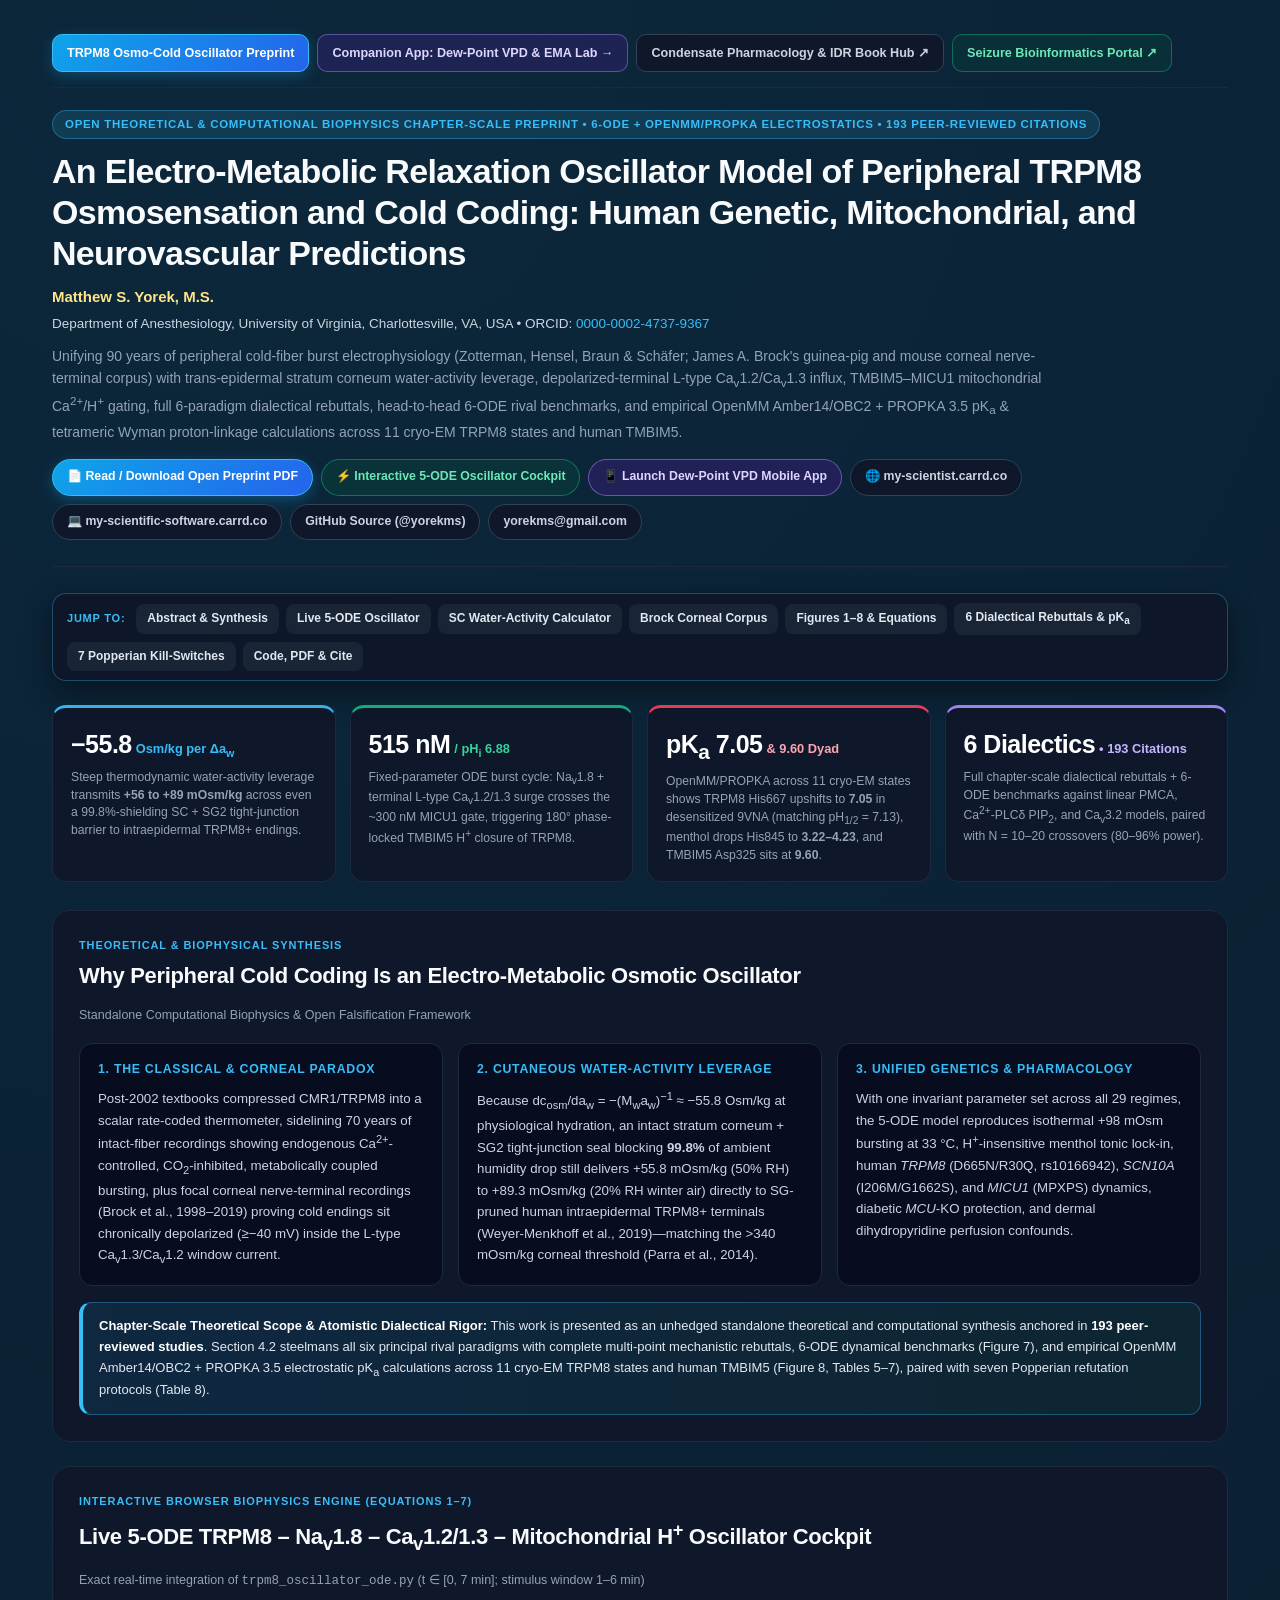
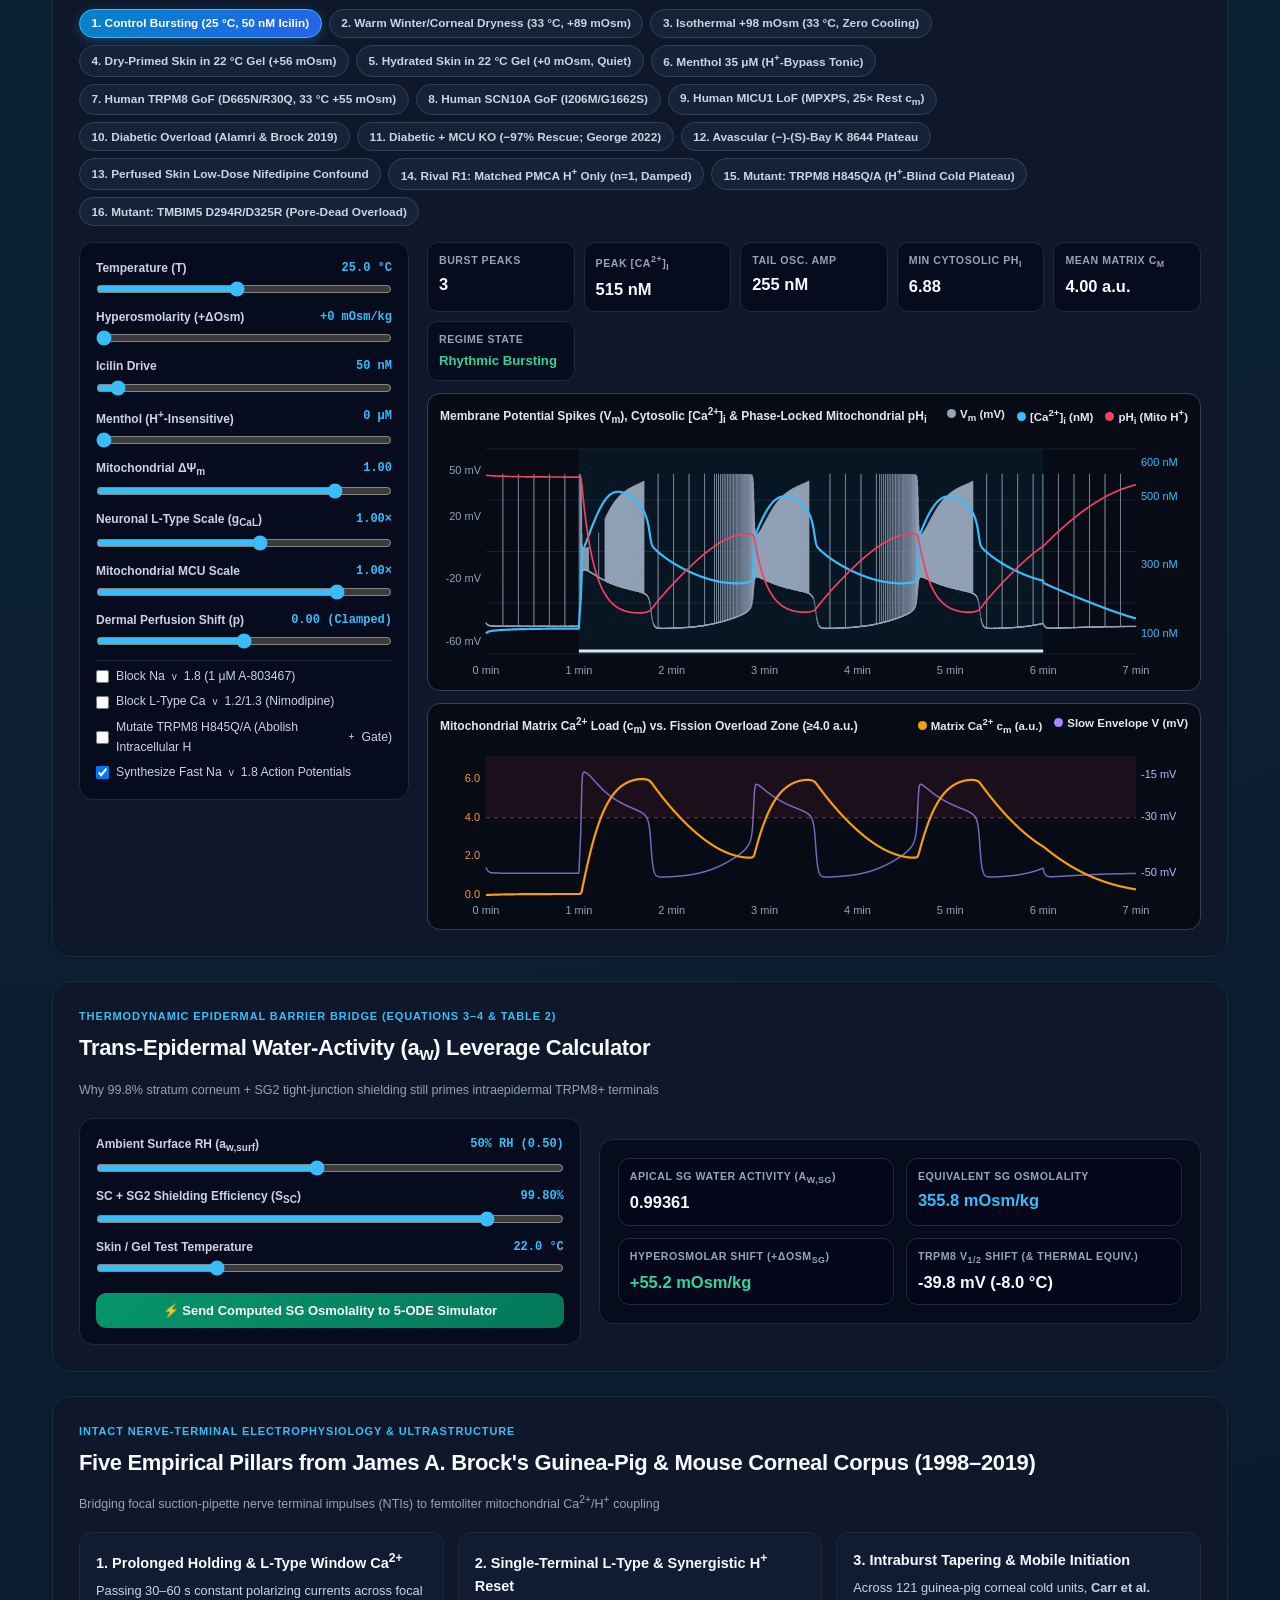
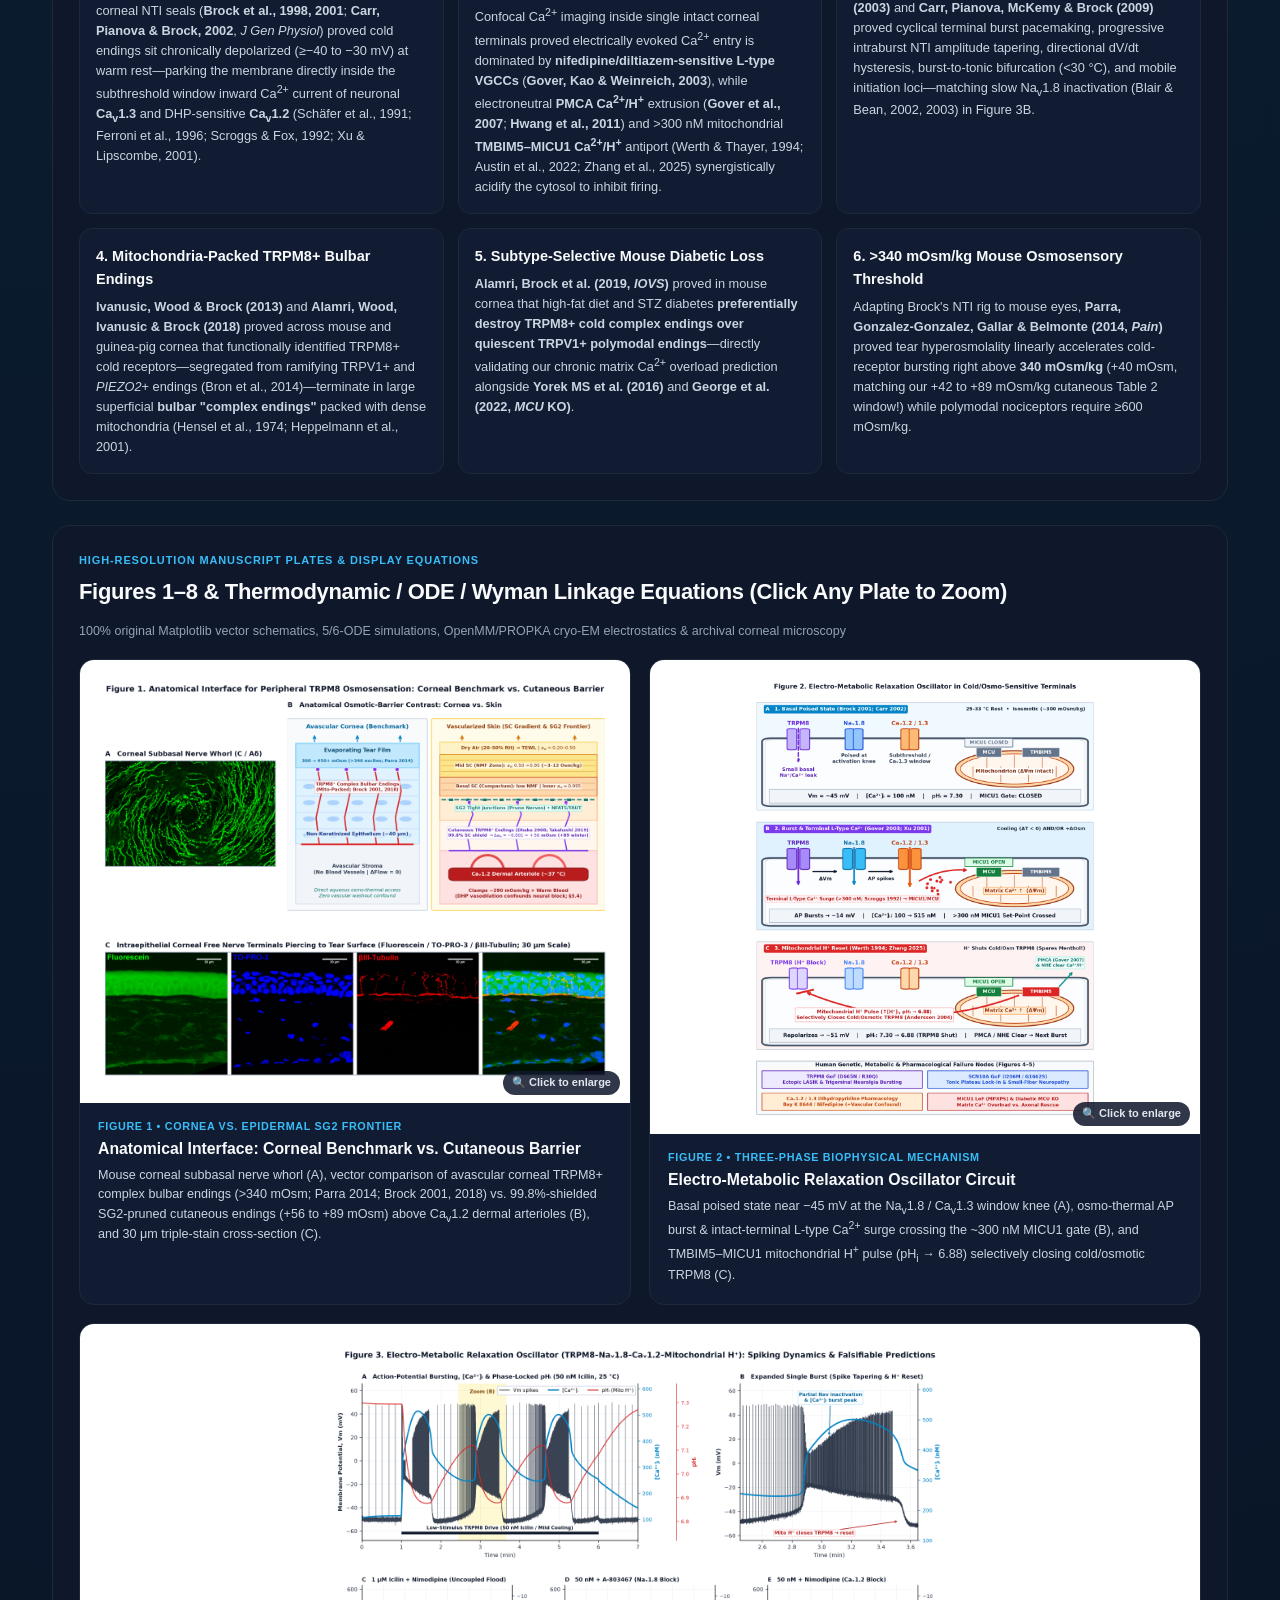
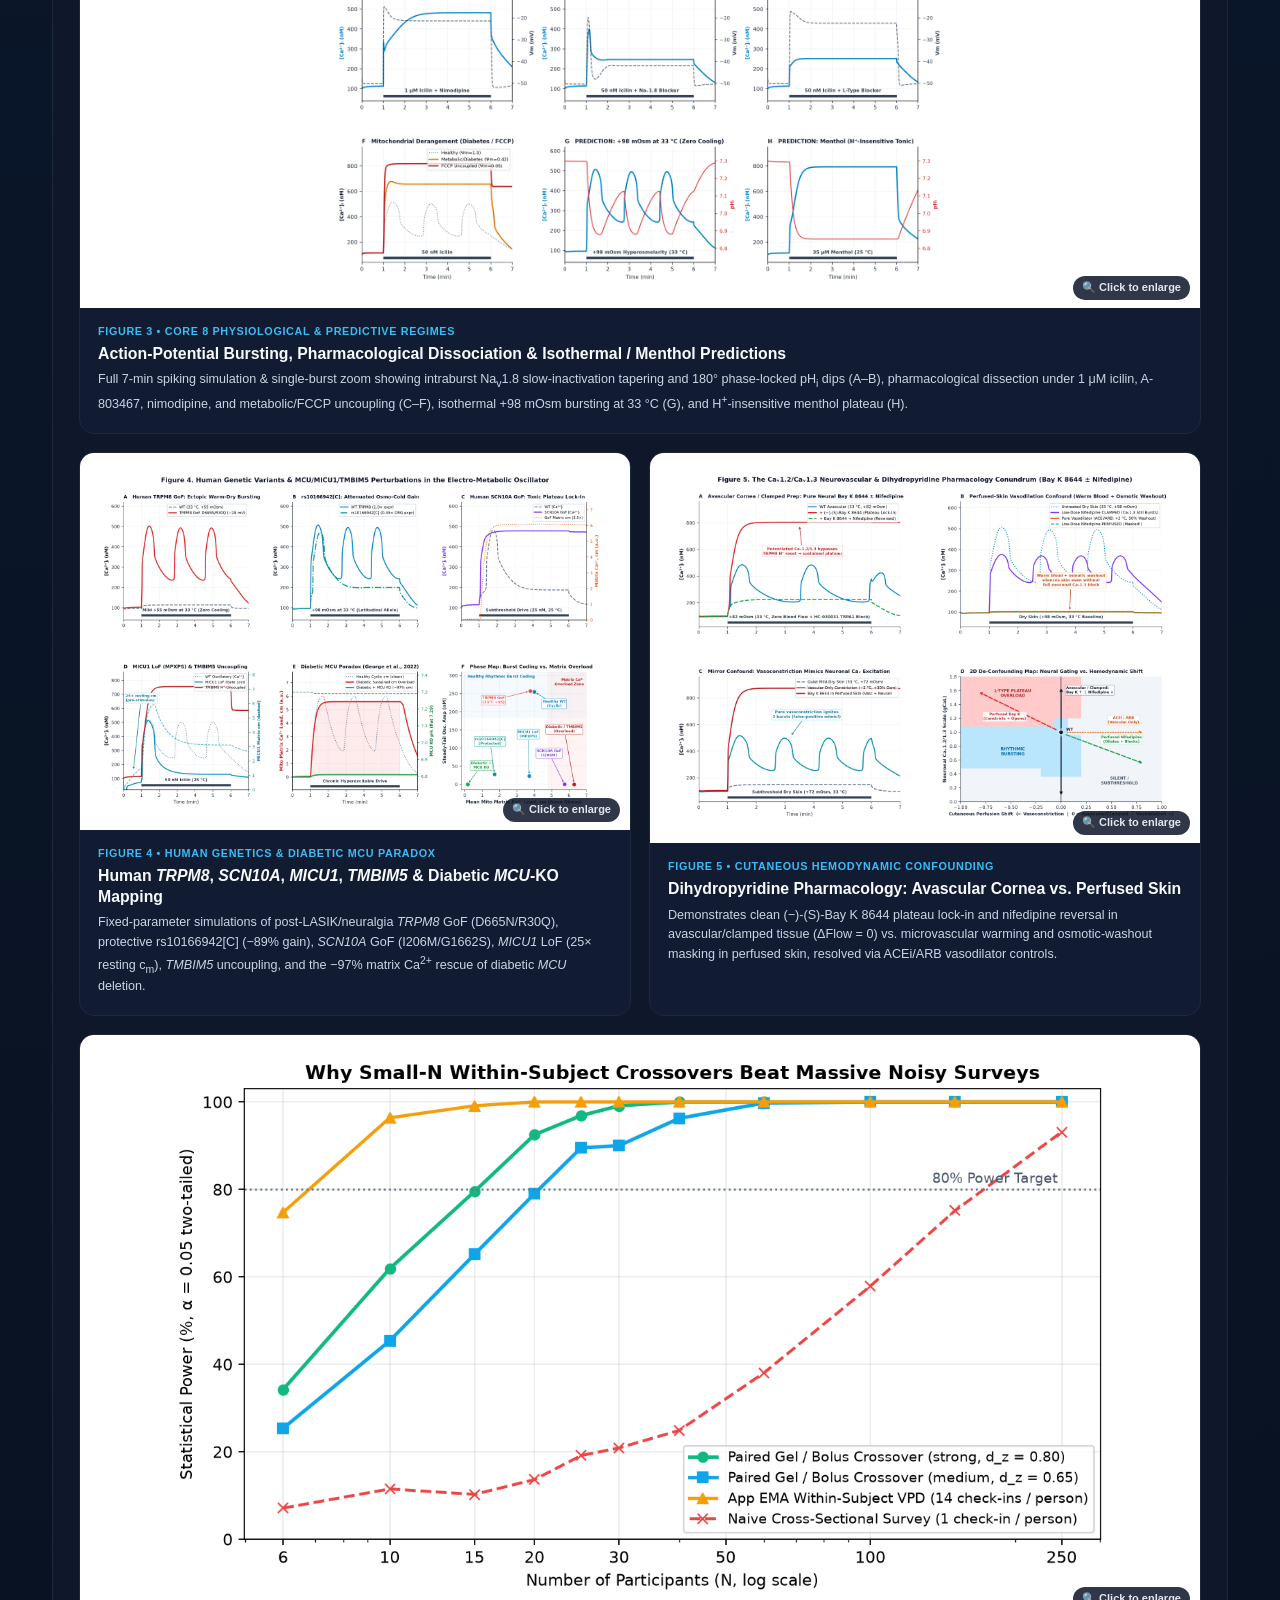
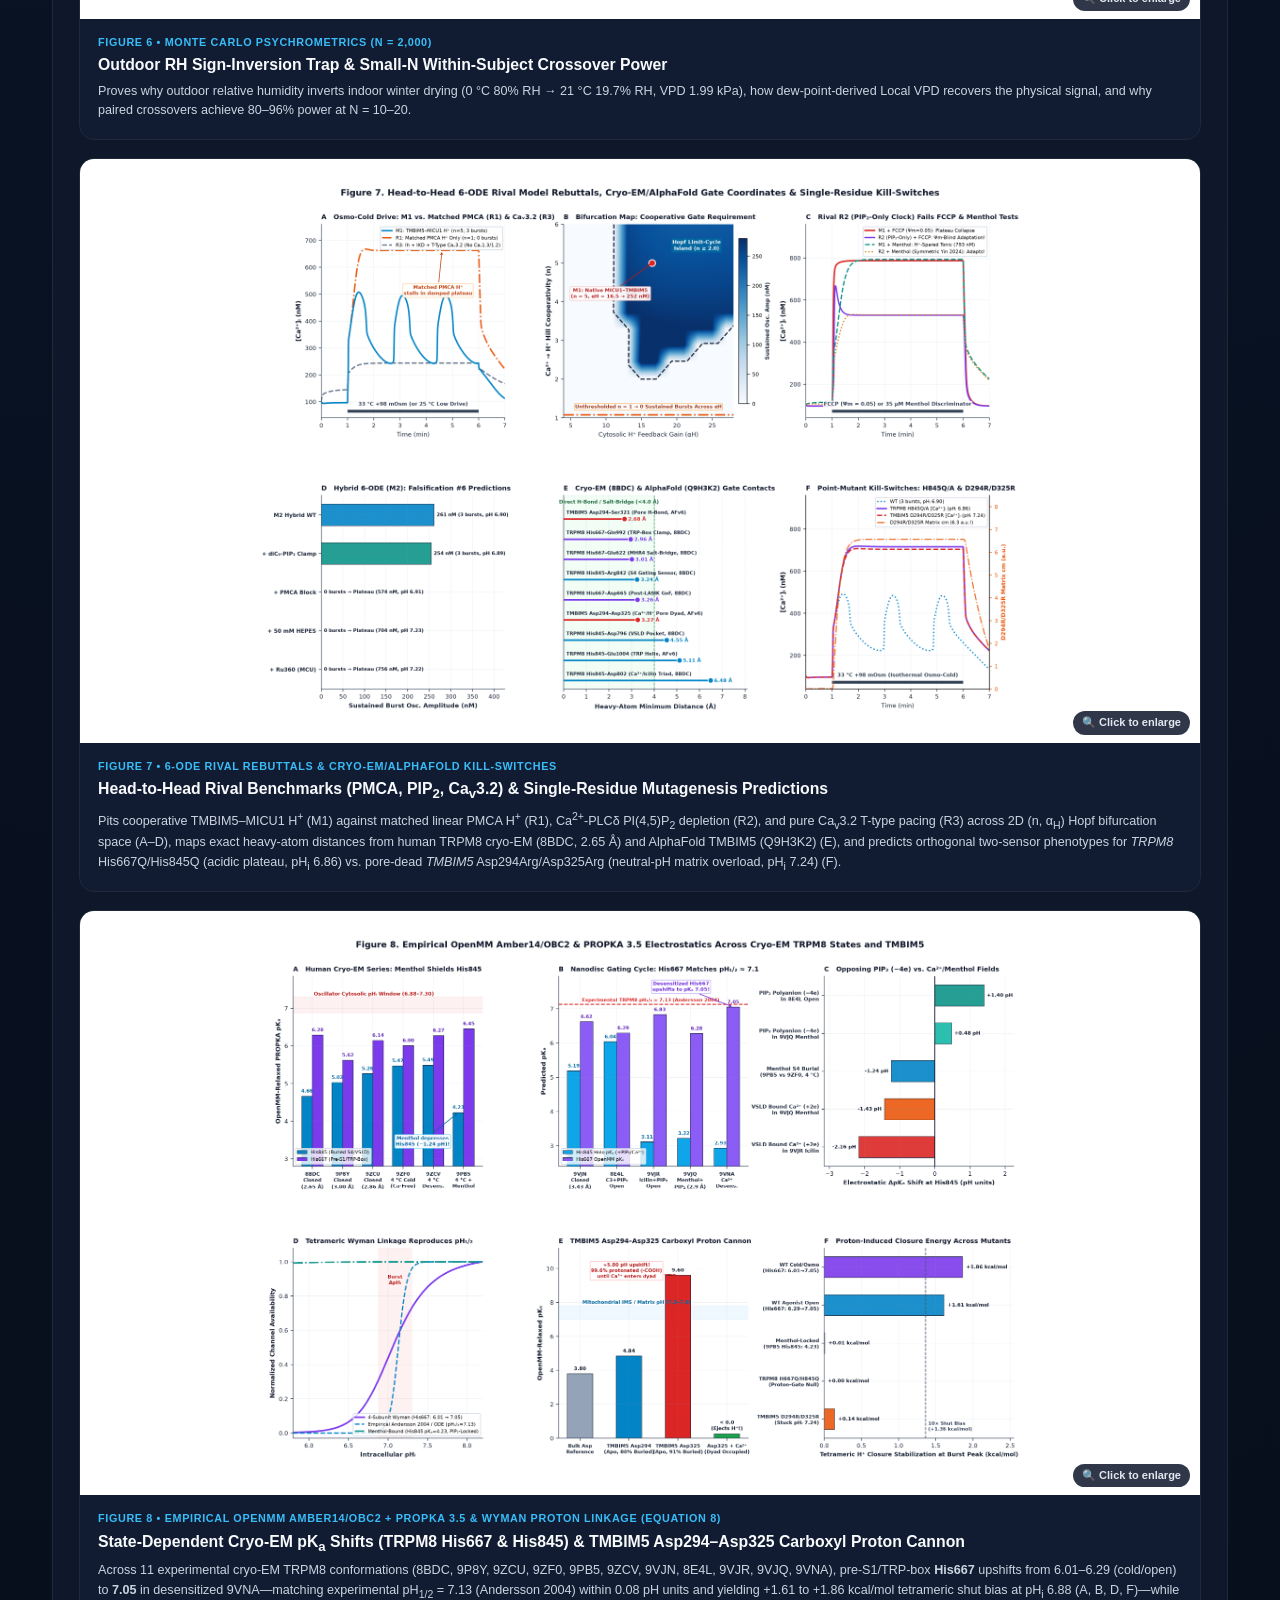
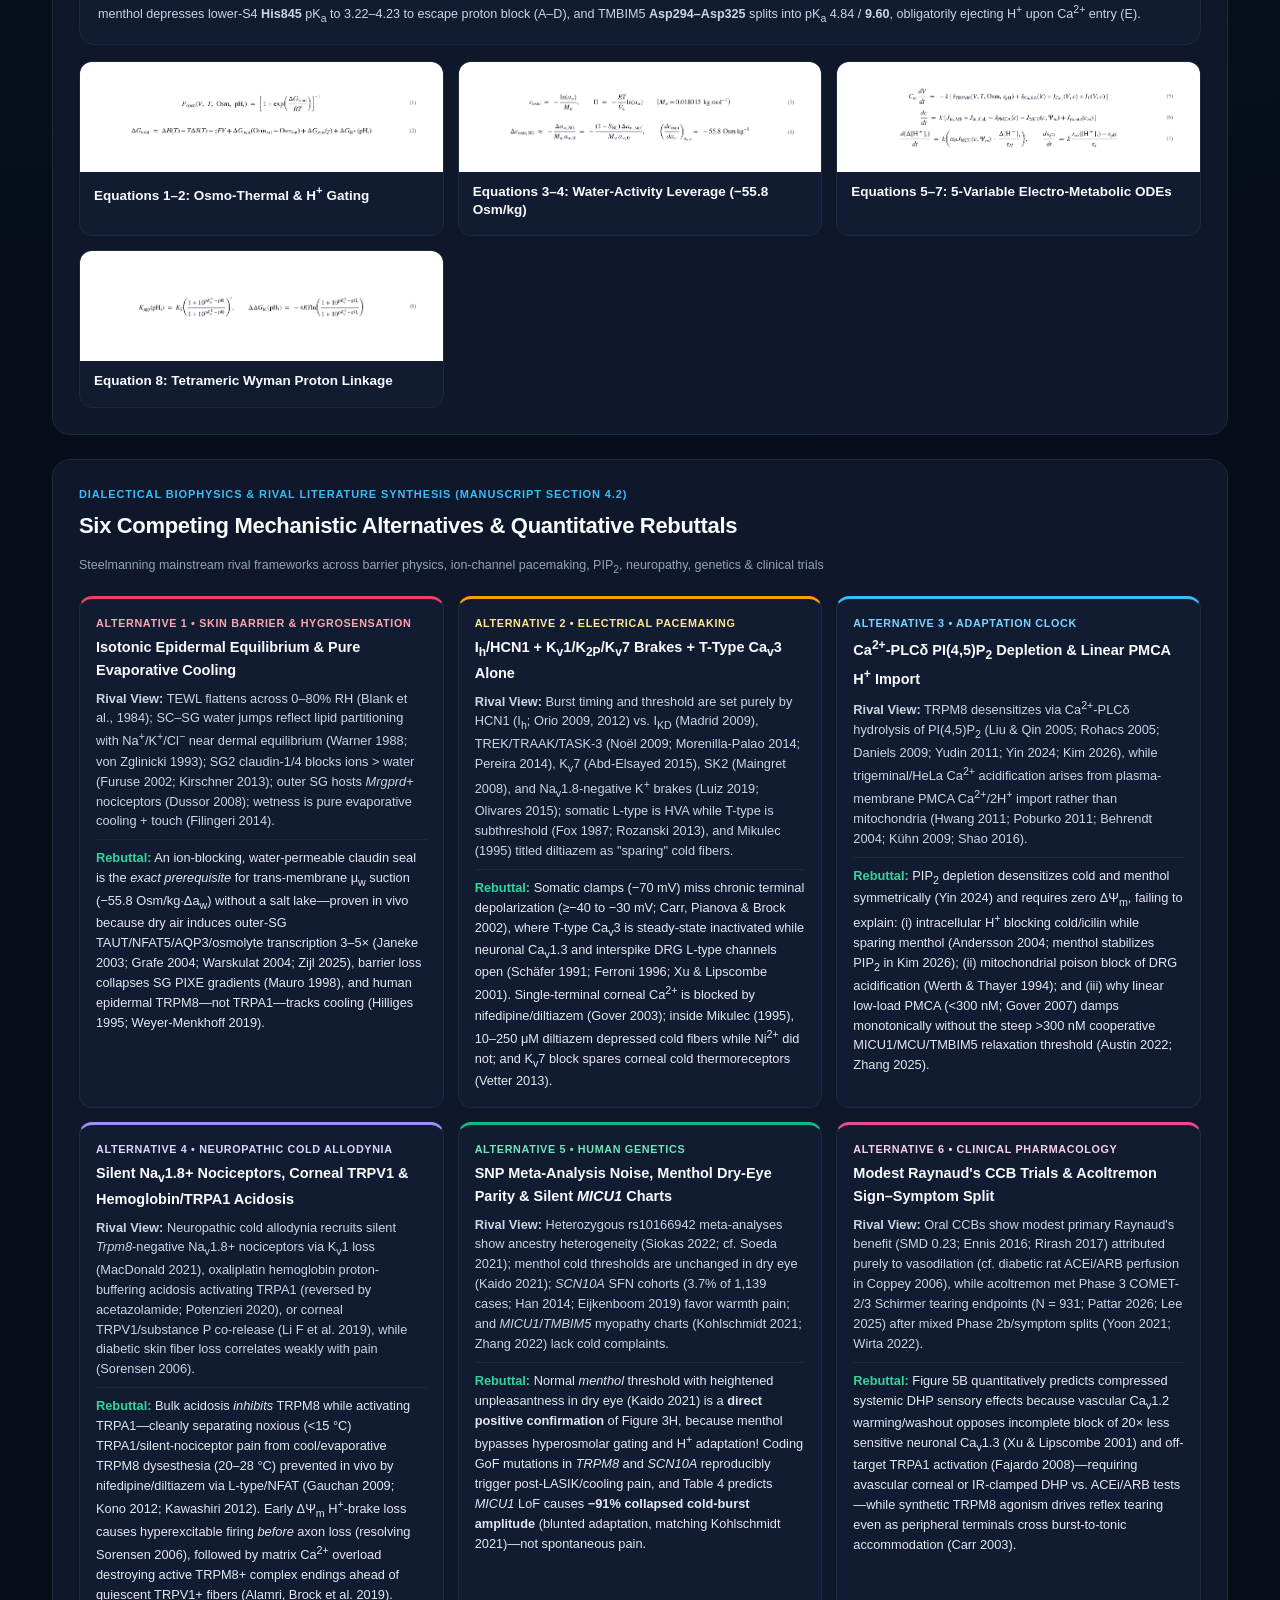
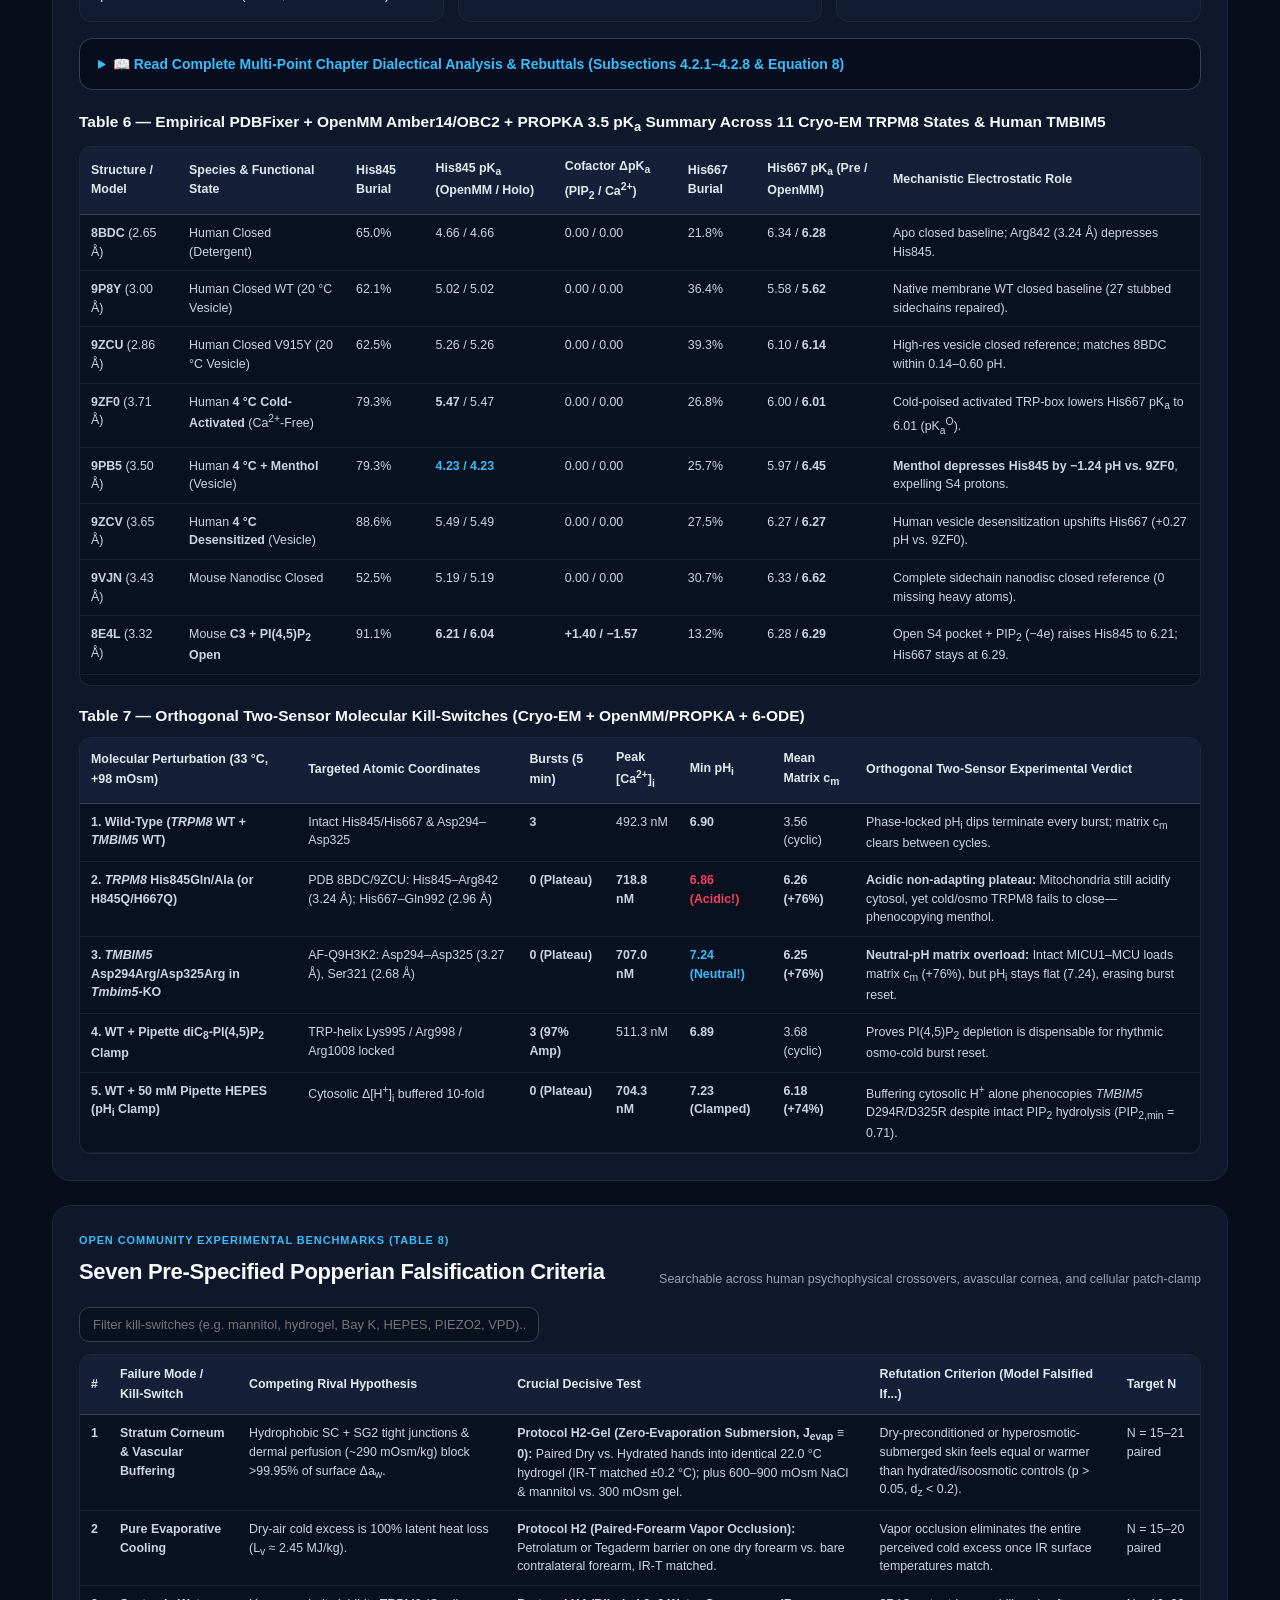
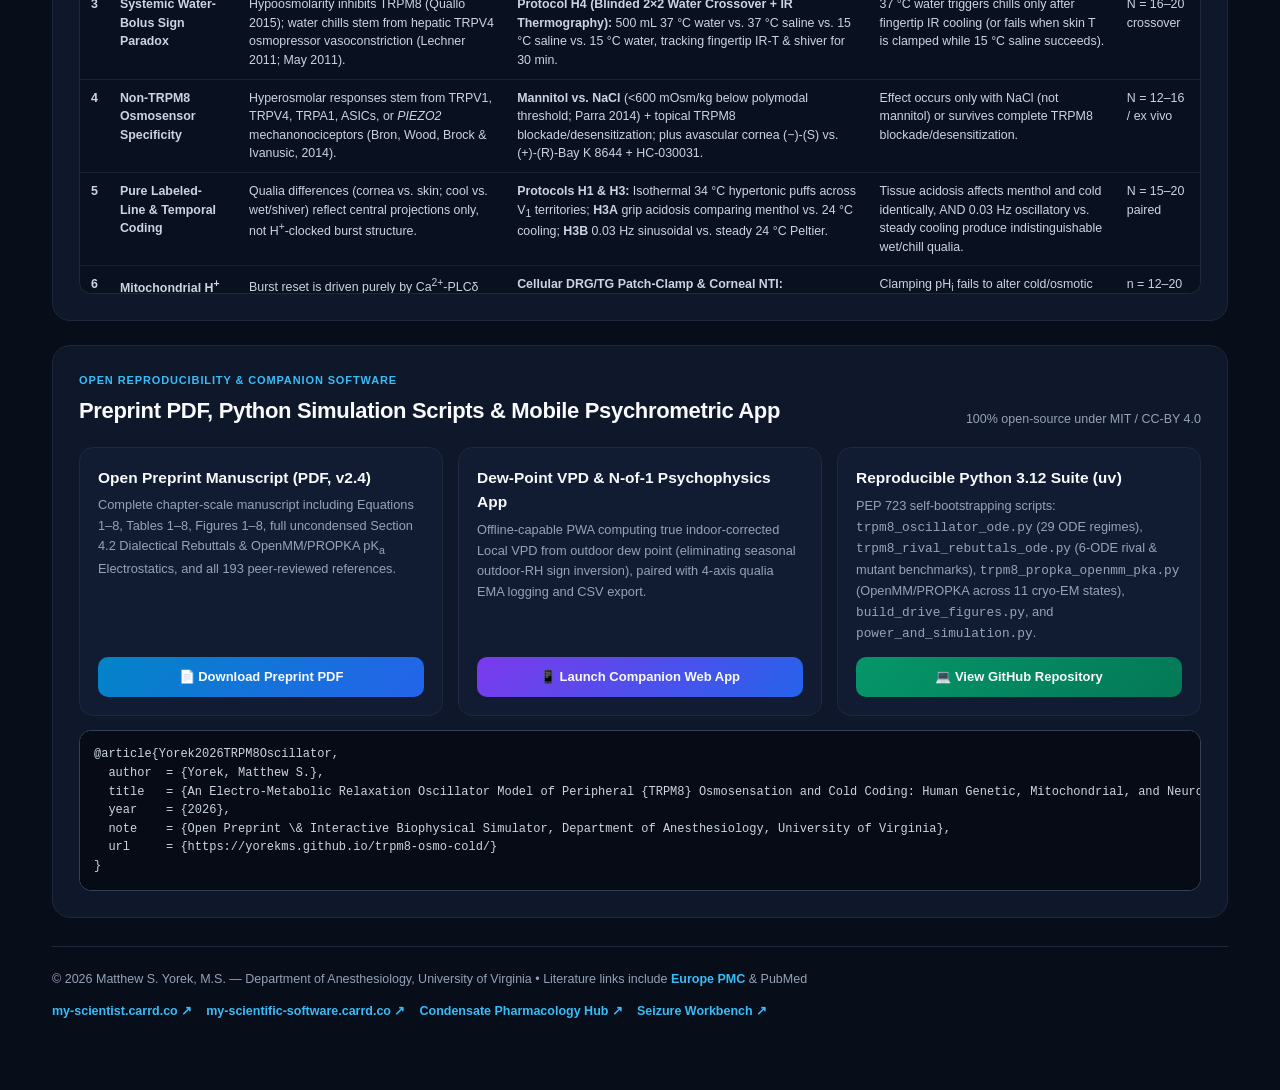
==== commit cc7da0a1: "v2.4 complete: Export typeset Preprint PDF (8 figs, 8 tables, Eq 8, 193 refs)" ====
--- a/index.html
+++ b/index.html
@@ -650,6 +650,12 @@
           <img src="analysis/outputs/eq_block3_ode_system.png" alt="Equations 5 to 7" loading="lazy">
         </div>
         <div class="fig-body"><h3>Equations 5–7: 5-Variable Electro-Metabolic ODEs</h3></div>
+      </div>
+      <div class="eq-card">
+        <div class="fig-img-wrap" data-full="analysis/outputs/eq_block4_wyman_linkage.png" data-cap="Equation 8: Tetrameric Wyman Proton-Linkage &amp; Closure Stabilization Free Energy.">
+          <img src="analysis/outputs/eq_block4_wyman_linkage.png" alt="Equation 8 Tetrameric Wyman Proton Linkage" loading="lazy">
+        </div>
+        <div class="fig-body"><h3>Equation 8: Tetrameric Wyman Proton Linkage</h3></div>
       </div>
     </div>
   </section>
